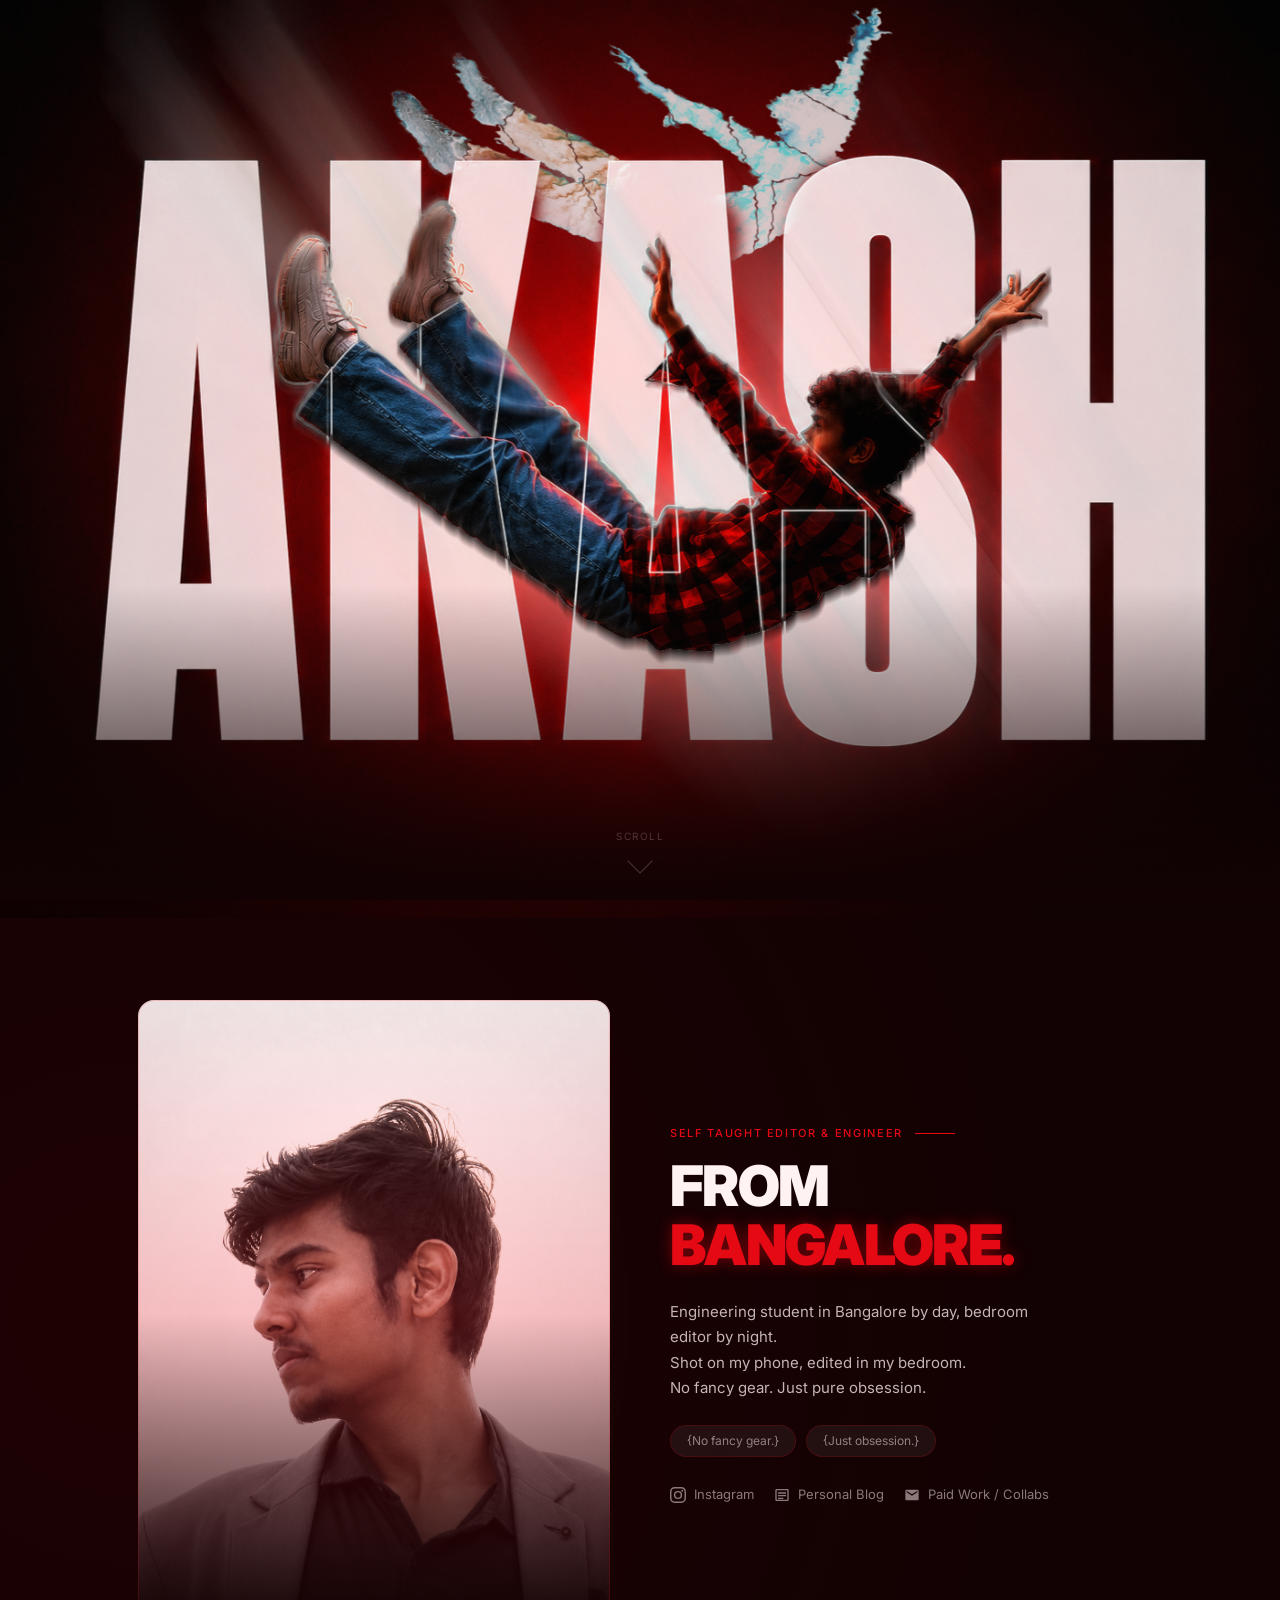
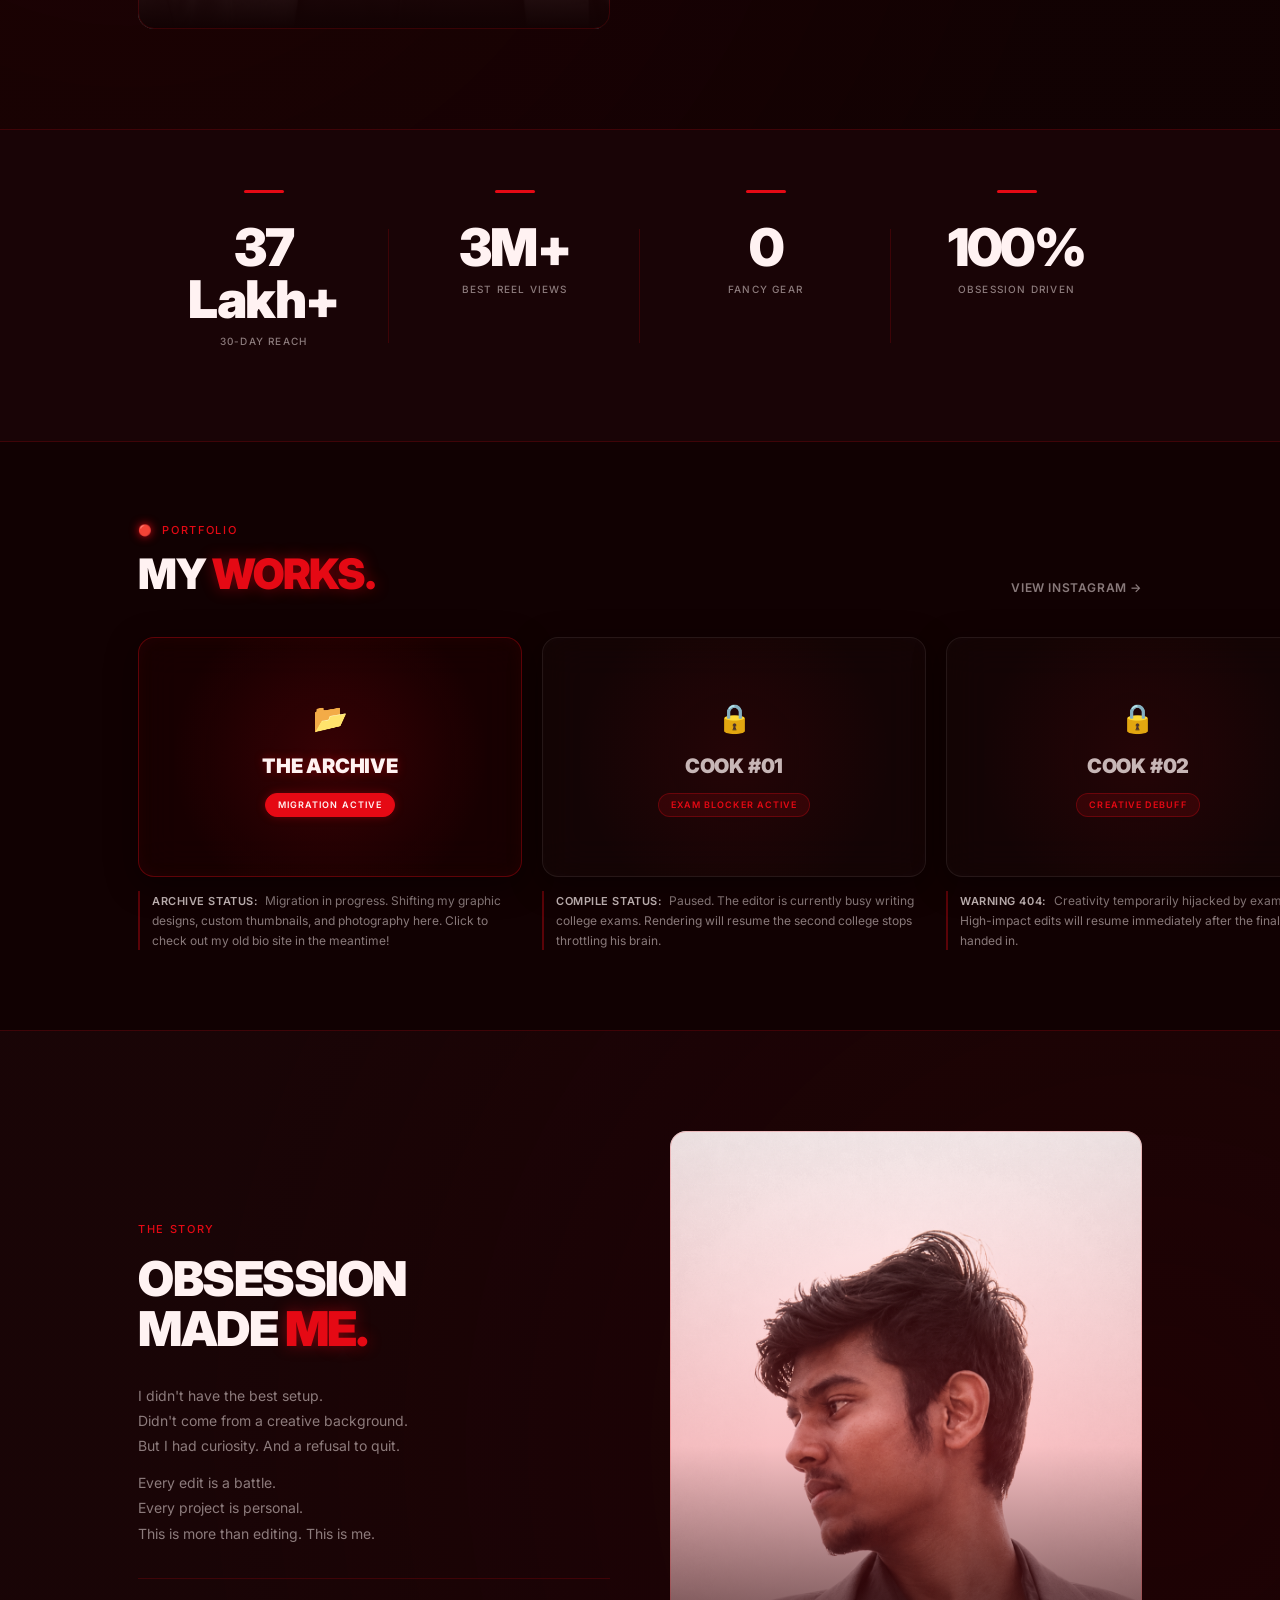
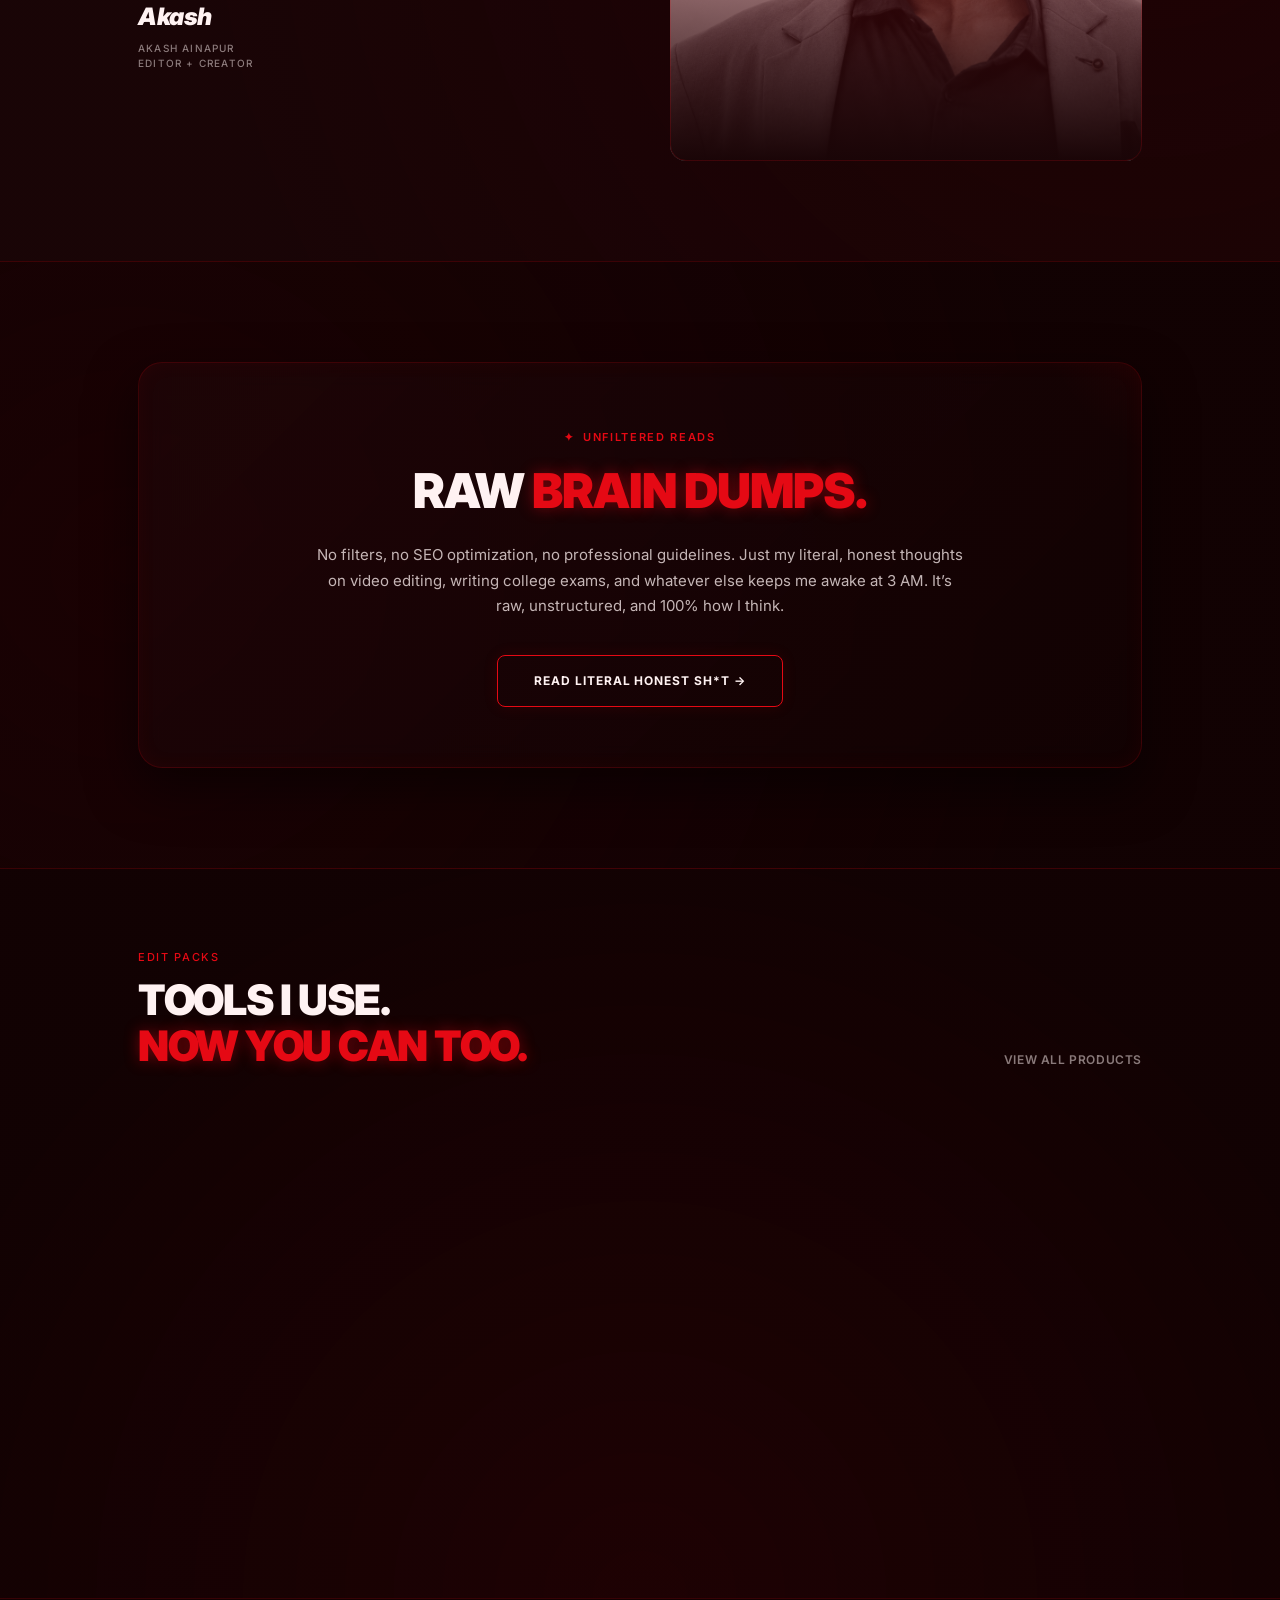
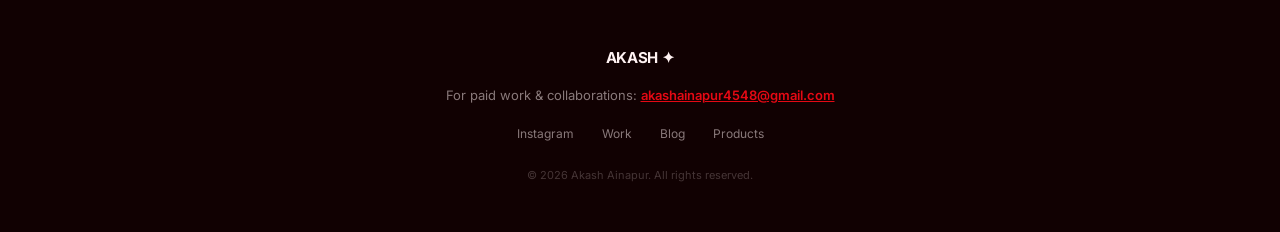
==== index.html @ 00b98147 "feat: Add Spidy Pack checkout warning card and Cashfree redirect" ====
<!DOCTYPE html>
<html lang="en">
<head>
  <meta charset="UTF-8">
  <meta name="viewport" content="width=device-width, initial-scale=1.0">
  <title>Akash — Editor & VFX Creator from Bangalore</title>
  <meta name="description" content="Self-taught video editor and VFX creator from Bangalore. 12M+ views. Get the Spidy Edit Pack and Raven Edit Pack.">
  <meta property="og:title" content="Akash — Editor & VFX Creator">
  <meta property="og:description" content="Get the assets behind the viral reels. VFX clips, SFX, and Prompt Guides.">
  <meta property="og:type" content="website">
  <meta property="og:image" content="assets/spidy-pack-hero.png">
  <link rel="preconnect" href="https://fonts.googleapis.com">
  <link rel="preconnect" href="https://fonts.gstatic.com" crossorigin>
  <link href="https://fonts.googleapis.com/css2?family=Inter:wght@400;500;700;900&family=Bebas+Neue&display=swap" rel="stylesheet">
  <link rel="stylesheet" href="style.css">
  <link rel="icon" href="data:image/svg+xml,<svg xmlns=%22http://www.w3.org/2000/svg%22 viewBox=%220 0 100 100%22><text y=%22.9em%22 font-size=%2290%22>✦</text></svg>">
</head>
<body>

  <!-- Page Loader -->
  <div class="page-loader" id="pageLoader">
    <div class="page-loader__text">AKASH</div>
  </div>

  <!-- ===== HERO ===== -->
  <section class="hero" id="hero">
    <div class="hero__bg"></div>
    <div class="hero__grain"></div>
    <div class="hero__overlay"></div>
    <div class="hero__mobile"></div>
    <div class="hero__scroll">
      <span>Scroll</span>
      <div class="hero__scroll-arrow"></div>
    </div>
  </section>

  <!-- ===== INTRO ===== -->
  <section class="intro" id="about">
    <div class="container">
      <div class="intro__inner reveal">
        <div class="intro__photo">
          <img src="assets/headshot.png" alt="Akash Ainapur" loading="lazy">
        </div>
        <div class="intro__content">
          <div class="intro__label">SELF TAUGHT EDITOR & ENGINEER</div>
          <h1 class="intro__heading">FROM<br><span class="red">BANGALORE.</span></h1>
          <p class="intro__bio">Engineering student in Bangalore by day, bedroom editor by night.<br>Shot on my phone, edited in my bedroom.<br>No fancy gear. Just pure obsession.</p>
          <div class="intro__tags">
            <span class="intro__tag">{No fancy gear.}</span>
            <span class="intro__tag">{Just obsession.}</span>
          </div>
          <div class="intro__socials">
            <a href="https://instagram.com/theakashainapur" target="_blank" rel="noopener" class="intro__social" id="introInsta">
              <svg viewBox="0 0 24 24" fill="currentColor"><path d="M12 2.163c3.204 0 3.584.012 4.85.07 3.252.148 4.771 1.691 4.919 4.919.058 1.265.069 1.645.069 4.849 0 3.205-.012 3.584-.069 4.849-.149 3.225-1.664 4.771-4.919 4.919-1.266.058-1.644.07-4.85.07-3.204 0-3.584-.012-4.849-.07-3.26-.149-4.771-1.699-4.919-4.92-.058-1.265-.07-1.644-.07-4.849 0-3.204.013-3.583.07-4.849.149-3.227 1.664-4.771 4.919-4.919 1.266-.057 1.645-.069 4.849-.069zM12 0C8.741 0 8.333.014 7.053.072 2.695.272.273 2.69.073 7.052.014 8.333 0 8.741 0 12c0 3.259.014 3.668.072 4.948.2 4.358 2.618 6.78 6.98 6.98C8.333 23.986 8.741 24 12 24c3.259 0 3.668-.014 4.948-.072 4.354-.2 6.782-2.618 6.979-6.98.059-1.28.073-1.689.073-4.948 0-3.259-.014-3.667-.072-4.947-.196-4.354-2.617-6.78-6.979-6.98C15.668.014 15.259 0 12 0zm0 5.838a6.162 6.162 0 100 12.324 6.162 6.162 0 000-12.324zM12 16a4 4 0 110-8 4 4 0 010 8zm6.406-11.845a1.44 1.44 0 100 2.881 1.44 1.44 0 000-2.881z"/></svg>
              Instagram
            </a>
            <a href="https://akashainapur.blogspot.com/" target="_blank" rel="noopener" class="intro__social" id="introBlog">
              <svg viewBox="0 0 24 24" fill="currentColor"><path d="M4 3h16c1.1 0 2 .9 2 2v14c0 1.1-.9 2-2 2H4c-1.1 0-2-.9-2-2V5c0-1.1.9-2 2-2zm0 2v14h16V5H4zm2 3h12v2H6V8zm0 4h12v2H6v-2zm0 4h8v2H6v-2z"/></svg>
              Personal Blog
            </a>
            <a href="mailto:akashainapur4548@gmail.com" class="intro__social" id="introEmail">
              <svg viewBox="0 0 24 24" fill="currentColor"><path d="M20 4H4c-1.1 0-1.99.9-1.99 2L2 18c0 1.1.9 2 2 2h16c1.1 0 2-.9 2-2V6c0-1.1-.9-2-2-2zm0 4l-8 5-8-5V6l8 5 8-5v2z"/></svg>
              Paid Work / Collabs
            </a>
          </div>
        </div>
      </div>
    </div>
  </section>

  <!-- ===== STATS ===== -->
  <section class="stats" id="stats">
    <div class="container">
      <div class="stats__grid reveal">
        <div class="stat">
          <div class="stat__number">37 Lakh+</div>
          <div class="stat__label">30-Day Reach</div>
        </div>
        <div class="stat">
          <div class="stat__number">3M+</div>
          <div class="stat__label">Best Reel Views</div>
        </div>
        <div class="stat">
          <div class="stat__number">0</div>
          <div class="stat__label">Fancy Gear</div>
        </div>
        <div class="stat">
          <div class="stat__number">100%</div>
          <div class="stat__label">Obsession Driven</div>
        </div>
      </div>
    </div>
  </section>

  <!-- ===== PORTFOLIO / RECENT WORK ===== -->
  <section class="work" id="work">
    <div class="container">
      <div class="work__header reveal">
        <div>
          <div class="work__label"><span class="work-pulse-dot">🔴</span> PORTFOLIO</div>
          <h2 class="work__heading">MY <span class="red">WORKS.</span></h2>
        </div>
        <a href="https://instagram.com/theakashainapur" target="_blank" rel="noopener" class="work__link" id="workLink">VIEW INSTAGRAM →</a>
      </div>
      
      <!-- Blurred / Locked Portfolio Cards -->
      <div class="work__grid">
        <!-- Card 1 Wrapper (Active Archive Link - The Bio Site) -->
        <a href="https://bio.site/akashainapur" target="_blank" rel="noopener" class="work__grid-item reveal" id="workCard1" style="display: block; text-decoration: none;">
          <div class="work-card work-card--archive">
            <div class="work-card__locked-content">
              <div class="work-card__locked-icon">📂</div>
              <div class="work-card__locked-title">THE ARCHIVE</div>
              <div class="work-card__locked-status">MIGRATION ACTIVE</div>
            </div>
          </div>
          <p class="work-card__caption">
            <strong>Archive status:</strong> Migration in progress. Shifting my graphic designs, custom thumbnails, and photography here. Click to check out my old bio site in the meantime!
          </p>
        </a>

        <!-- Card 2 Wrapper (Cook #01) -->
        <div class="work__grid-item reveal" id="workCard2">
          <div class="work-card work-card--locked">
            <div class="work-card__locked-content">
              <div class="work-card__locked-icon">🔒</div>
              <div class="work-card__locked-title">COOK #01</div>
              <div class="work-card__locked-status">EXAM BLOCKER ACTIVE</div>
            </div>
          </div>
          <p class="work-card__caption">
            <strong>Compile status:</strong> Paused. The editor is currently busy writing college exams. Rendering will resume the second college stops throttling his brain.
          </p>
        </div>

        <!-- Card 3 Wrapper (Cook #02) -->
        <div class="work__grid-item reveal" id="workCard3">
          <div class="work-card work-card--locked">
            <div class="work-card__locked-content">
              <div class="work-card__locked-icon">🔒</div>
              <div class="work-card__locked-title">COOK #02</div>
              <div class="work-card__locked-status">CREATIVE DEBUFF</div>
            </div>
          </div>
          <p class="work-card__caption">
            <strong>Warning 404:</strong> Creativity temporarily hijacked by exam prep. High-impact edits will resume immediately after the final paper is handed in.
          </p>
        </div>
      </div>
    </div>
  </section>

  <!-- ===== STORY ===== -->
  <section class="story" id="story">
    <div class="container">
      <div class="story__inner reveal">
        <div class="story__content">
          <div class="story__label">The Story</div>
          <h2 class="story__heading">OBSESSION<br>MADE <span class="red">ME.</span></h2>
          <div class="story__bio">
            <p>I didn't have the best setup.<br>Didn't come from a creative background.<br>But I had curiosity. And a refusal to quit.</p>
            <p>Every edit is a battle.<br>Every project is personal.<br>This is more than editing. This is me.</p>
          </div>
          <div class="story__signature">
            <div class="story__sig-name">Akash</div>
            <div class="story__sig-title">AKASH AINAPUR<br>EDITOR + CREATOR</div>
          </div>
        </div>
        <div class="story__photo">
          <img src="assets/headshot.png" alt="Akash Ainapur" loading="lazy">
        </div>
      </div>
    </div>
  </section>

  <!-- ===== THE BLOG (RAW BRAIN DUMP) ===== -->
  <section class="blog" id="blog">
    <div class="container">
      <div class="blog__inner reveal">
        <div class="blog__content">
          <div class="blog__label"><span class="blog-terminal-cursor">✦</span> UNFILTERED READS</div>
          <h2 class="blog__heading">RAW <span class="red">BRAIN DUMPS.</span></h2>
          <p class="blog__desc">
            No filters, no SEO optimization, no professional guidelines. Just my literal, honest thoughts on video editing, writing college exams, and whatever else keeps me awake at 3 AM. It’s raw, unstructured, and 100% how I think.
          </p>
          <a href="https://akashainapur.blogspot.com/" target="_blank" rel="noopener" class="btn-blog" id="btnBlog">
            READ LITERAL HONEST SH*T →
          </a>
        </div>
      </div>
    </div>
  </section>

  <!-- ===== EDIT PACKS ===== -->
  <section class="packs" id="products">
    <div class="container">
      <div class="packs__header reveal">
        <div>
          <div class="packs__label">Edit Packs</div>
          <h2 class="packs__heading">TOOLS I USE.<br><span class="red">NOW YOU CAN TOO.</span></h2>
        </div>
        <a href="#products" class="packs__link" id="packsLink">VIEW ALL PRODUCTS</a>
      </div>
      <div class="packs__grid">
        <!-- Spidy Pack [Free] -->
        <div class="pack-card reveal" id="packSpidyFree">
          <div class="pack-card__img">
            <img src="assets/spidy-pack-hero.png" alt="Spidy Edit Pack (Free)" loading="lazy">
          </div>
          <div class="pack-card__body">
            <div>
              <div class="pack-card__name">SPIDY EDIT PACK [FREE]</div>
              <p class="pack-card__desc">Get started with the viral Web Camera Hit VFX Asset. Fully transparent and pre-keyed.</p>
              <div class="pack-card__features">
                <span class="pack-card__feat">WEB VFX</span>
                <span class="pack-card__feat">FREE</span>
                <span class="pack-card__feat">4K CLIP</span>
              </div>
            </div>
            <div class="pack-card__footer">
              <div class="pack-card__price">FREE</div>
              <button class="btn-buy" id="btnBuySpidy" onclick="openModal()">DOWNLOAD</button>
            </div>
          </div>
        </div>

        <!-- Spidy Pack [Paid] -->
        <div class="pack-card reveal" id="packSpidyPaid">
          <div class="pack-card__img">
            <img src="assets/spidy-pack-hero.png" alt="Spidy Edit Pack (Paid)" loading="lazy">
          </div>
          <div class="pack-card__body">
            <div>
              <div class="pack-card__name">SPIDY EDIT PACK [FULL]</div>
              <p class="pack-card__desc">The complete premium editing toolkit. Includes all VFX overlays, 3D assets, high-impact SFX, and Premiere project templates.</p>
              <div class="pack-card__features">
                <span class="pack-card__feat">VFX CLIPS</span>
                <span class="pack-card__feat">OVERLAYS</span>
                <span class="pack-card__feat">SFX</span>
                <span class="pack-card__feat">PROJECT FILES</span>
              </div>
            </div>
            <div class="pack-card__footer">
              <div class="pack-card__price"><span>₹</span>199</div>
              <button class="btn-buy" id="btnBuySpidyPaid" onclick="handleBuyNow()">BUY NOW</button>
            </div>
          </div>
        </div>
      </div>
    </div>
  </section>

  <!-- ===== FOOTER ===== -->
  <footer class="footer" id="footer">
    <div class="footer__logo">AKASH ✦</div>
    <div style="font-size: 13px; margin-bottom: 20px; color: var(--white-45);">
      For paid work & collaborations: <a href="mailto:akashainapur4548@gmail.com" style="color: var(--accent); font-weight: 600; text-decoration: underline;" id="footerMail">akashainapur4548@gmail.com</a>
    </div>
    <nav class="footer__links">
      <a href="https://instagram.com/theakashainapur" target="_blank" rel="noopener" class="footer__link" id="footerInsta">Instagram</a>
      <a href="#work" class="footer__link" id="footerWork">Work</a>
      <a href="#blog" class="footer__link" id="footerBlog">Blog</a>
      <a href="#products" class="footer__link" id="footerProducts">Products</a>
    </nav>
    <div class="footer__copy">© 2026 Akash Ainapur. All rights reserved.</div>
  </footer>

  <!-- ===== POPUP MODAL (FREE SPIDY EDIT PACK) ===== -->
  <div class="modal-overlay" id="emailModal">
    <div class="modal" role="dialog" aria-labelledby="modalTitle" style="max-width: 480px;">
      <button class="modal__close" onclick="closeModal()" aria-label="Close" id="modalCloseBtn">✕</button>
      <div id="modalForm" style="text-align: center;">
        <div class="modal__pack-img" style="margin-bottom: 20px; border-radius: 12px; overflow: hidden; border: 1px solid var(--border);">
          <img src="assets/spidy-pack-hero.png" alt="Spidy Edit Pack" style="width: 100%; height: auto; display: block;">
        </div>
        <div class="modal__icon" style="margin: 0 auto 15px auto;">🎁</div>
        <h3 class="modal__title" id="modalTitle" style="font-family: var(--font-body); font-weight: 900; letter-spacing: -0.01em;">SPIDY EDIT PACK <span class="red" style="font-size: 14px; vertical-align: middle; margin-left: 5px;">[FREE]</span></h3>
        <p class="modal__desc" style="font-size: 13px; margin-bottom: 24px; color: var(--white-70); line-height: 1.6;">
          Includes the viral Web Camera Hit VFX Asset! Ready to drop directly into your editing timeline.
          <span style="display: block; font-size: 10px; margin-top: 10px; color: var(--white-45); line-height: 1.4;">
            Looking for the full paid Spidy pack? <a href="#products" onclick="closeModal(); setTimeout(() => { document.getElementById('products').scrollIntoView({behavior: 'smooth'}) }, 400); return false;" style="color: var(--accent); text-decoration: underline; font-weight: 600;">Click here to check it out!</a>
          </span>
        </p>
        
        <a href="https://drive.google.com/file/d/134Qw5Q2laM5VTwWkgmwhAGQ_ZkqqZ1Ht/view?usp=drive_link" target="_blank" class="modal__submit" id="downloadSpidyBtn" onclick="triggerDownloadToast()" style="display: block; text-align: center; text-decoration: none; line-height: 1.4; padding: 14px; border-radius: 10px; font-weight: 700; font-family: var(--font-body);">
          ⬇ DOWNLOAD FREE PACK
        </a>
        <div style="font-size: 11px; color: var(--white-45); margin-top: 12px;">
          Download asset from Google Drive
        </div>
      </div>
    </div>
  </div>

  <!-- ===== POPUP MODAL (PAID SPIDY EDIT PACK WARNING) ===== -->
  <div class="modal-overlay" id="paidWarningModal">
    <div class="modal" role="dialog" aria-labelledby="warningModalTitle" style="max-width: 480px;">
      <button class="modal__close" onclick="closeWarningModal()" aria-label="Close" id="warningModalCloseBtn">✕</button>
      <div style="text-align: center;">
        <div class="modal__icon" style="margin: 0 auto 15px auto; background: rgba(229, 9, 20, 0.15); color: var(--accent);">🎁</div>
        <h3 class="modal__title" id="warningModalTitle" style="font-family: var(--font-body); font-weight: 900; letter-spacing: -0.01em; margin-bottom: 16px;">SPIDY EDIT PACK <span class="red" style="font-size: 14px; vertical-align: middle; margin-left: 5px;">[FULL]</span></h3>
        
        <!-- What's Included List -->
        <div style="text-align: left; background: rgba(255, 242, 242, 0.03); border: 1px solid rgba(255, 242, 242, 0.08); padding: 16px; border-radius: 12px; margin-bottom: 20px;">
          <div style="font-size: 11px; font-weight: 700; letter-spacing: 0.08em; text-transform: uppercase; color: var(--accent); margin-bottom: 12px;">What's Included:</div>
          <ul style="list-style: none; font-size: 13px; color: var(--white-70); display: flex; flex-direction: column; gap: 8px;">
            <li style="display: flex; align-items: flex-start; gap: 8px;">
              <span class="red" style="font-size: 14px;">✦</span>
              <span>Prompt guide for generating the viral Raven Transition</span>
            </li>
            <li style="display: flex; align-items: flex-start; gap: 8px;">
              <span class="red" style="font-size: 14px;">✦</span>
              <span>The full Web Pack (Premium VFX overlays &amp; 3D assets)</span>
            </li>
            <li style="display: flex; align-items: flex-start; gap: 8px;">
              <span class="red" style="font-size: 14px;">✦</span>
              <span>My raw video of the Raven Transition (for reference/practice)</span>
            </li>
          </ul>
        </div>
        
        <!-- Small, humble warning at the bottom -->
        <div style="text-align: left; font-size: 11.5px; color: var(--white-45); line-height: 1.6; margin-bottom: 24px; padding-left: 12px; border-left: 2px solid rgba(229, 9, 20, 0.3);">
          <strong>Hold on a sec...</strong> If you don't edit videos or don't know how to use keyframes, please don't waste your hard-earned money! There are <span class="red">absolutely no refunds</span> since this is an instant digital download.
        </div>
        
        <div style="display: flex; gap: 12px;">
          <button class="modal__submit" onclick="closeWarningModal()" style="flex: 1; padding: 14px; background: rgba(255, 242, 242, 0.06); color: var(--white); border: 1px solid var(--border); border-radius: 10px; font-family: var(--font-body); font-size: 13px; font-weight: 700; cursor: pointer; transition: all var(--t-fast); text-transform: uppercase;">
            Nevermind
          </button>
          <button class="modal__submit" onclick="proceedToCheckout()" style="flex: 1.3; padding: 14px; background: var(--accent); color: white; border: none; border-radius: 10px; font-family: var(--font-body); font-size: 13px; font-weight: 700; cursor: pointer; transition: all var(--t-fast); text-transform: uppercase; letter-spacing: 0.02em;">
            I Know My Sh*t, Buy
          </button>
        </div>
      </div>
    </div>
  </div>

  <!-- Toast -->
  <div class="toast" id="toast" role="alert" aria-live="polite">
    <span class="toast__icon">✓</span>
    <span class="toast__text">Done</span>
  </div>

  <script src="script.js"></script>
</body>
</html>
---- style.css ----
/* ==============================
   akash.in — Design System v2
   ============================== */
@import url('https://fonts.googleapis.com/css2?family=Inter:wght@400;500;700;900&family=Bebas+Neue&display=swap');

:root {
  --bg-primary: #120203; /* deep burgundy-black, more reddish than pitch black */
  --bg-section: #1a0507; /* rich dark wine-red */
  --bg-card: #25090c; /* rich dark red card background */
  --bg-card-hover: #320e12; /* card hover color */
  --accent: #E50914; /* extremely premium and punchy accent red */
  --accent-glow: rgba(229, 9, 20, 0.4);
  --accent-dim: rgba(229, 9, 20, 0.15);
  --white: #FFF2F2; /* warm white with subtle reddish tint */
  --white-70: rgba(255, 242, 242, 0.75);
  --white-45: rgba(255, 242, 242, 0.5);
  --white-20: rgba(255, 242, 242, 0.22);
  --white-10: rgba(255, 242, 242, 0.12);
  --white-05: rgba(255, 242, 242, 0.06);
  --border: rgba(229, 9, 20, 0.18); /* slightly stronger red border */
  --font-body: 'Inter', -apple-system, BlinkMacSystemFont, sans-serif;
  --font-display: 'Bebas Neue', sans-serif;
  --ease: cubic-bezier(0.16, 1, 0.3, 1);
  --t-fast: 0.2s cubic-bezier(0.16,1,0.3,1);
  --t-med: 0.4s cubic-bezier(0.16,1,0.3,1);
}

*, *::before, *::after { margin:0; padding:0; box-sizing:border-box; }
html { scroll-behavior: smooth; -webkit-font-smoothing: antialiased; background: var(--bg-primary); }
body { font-family: var(--font-body); background: transparent; color: var(--white); overflow-x: hidden; line-height: 1.5; }
a { text-decoration: none; color: inherit; }

::-webkit-scrollbar { width: 6px; }
::-webkit-scrollbar-track { background: var(--bg-primary); }
::-webkit-scrollbar-thumb { background: rgba(204,51,51,0.3); border-radius: 3px; }
::-webkit-scrollbar-thumb:hover { background: rgba(204,51,51,0.5); }

/* Animations */
@keyframes fadeInUp { from { opacity:0; transform:translateY(30px); } to { opacity:1; transform:translateY(0); } }
@keyframes fadeIn { from { opacity:0; } to { opacity:1; } }
@keyframes float { 0%,100% { transform:translateY(0); } 50% { transform:translateY(-8px); } }
@keyframes pulse-glow { 0%,100% { box-shadow:0 0 20px rgba(229,9,20,0.3); } 50% { box-shadow:0 0 40px rgba(229,9,20,0.6); } }
@keyframes grain { 0%,100%{background-position:0 0} 20%{background-position:-15% 5%} 40%{background-position:-5% 25%} 60%{background-position:15% 0} 80%{background-position:3% 35%} }

.reveal { opacity:0; transform:translateY(30px); transition: opacity 0.8s var(--ease), transform 0.8s var(--ease); }
.reveal.visible { opacity:1; transform:translateY(0); }

.red {
  color: var(--accent);
  text-shadow: 0 0 15px rgba(229, 9, 20, 0.45);
}

/* Utility */
.container { max-width: 1100px; margin: 0 auto; padding: 0 48px; }
@media(max-width:767px) { .container { padding: 0 24px; } }

/* ——— PAGE LOADER ——— */
.page-loader { position:fixed; inset:0; background:var(--bg-primary); z-index:9999; display:flex; align-items:center; justify-content:center; transition: opacity 0.6s ease, visibility 0.6s ease; }
.page-loader.hidden { opacity:0; visibility:hidden; pointer-events:none; }
.page-loader__text { font-family:var(--font-display); font-size:48px; color:var(--accent); letter-spacing:0.15em; animation:fadeIn 0.5s ease; }

/* ——— HERO ——— */
.hero { position:relative; width:100%; height:100vh; min-height:600px; overflow:hidden; }
.hero__bg { position:fixed; inset:0; background-image:url('assets/final.jpg'); background-size:cover; background-position:center top; background-repeat:no-repeat; z-index:-1; pointer-events:none; }
.hero__grain { position:absolute; inset:0; z-index:2; opacity:0.03; pointer-events:none; background-image:url("data:image/svg+xml,%3Csvg viewBox='0 0 256 256' xmlns='http://www.w3.org/2000/svg'%3E%3Cfilter id='n'%3E%3CfeTurbulence type='fractalNoise' baseFrequency='0.9' numOctaves='4' stitchTiles='stitch'/%3E%3C/filter%3E%3Crect width='100%25' height='100%25' filter='url(%23n)'/%3E%3C/svg%3E"); background-size:200px; animation:grain 8s steps(10) infinite; }
.hero__overlay { position:absolute; inset:0; background:linear-gradient(180deg, transparent 65%, var(--bg-primary) 100%); z-index:3; pointer-events:none; }
.hero__mobile { display:none; position:fixed; inset:0; z-index:-1; background-image:url('assets/mobile final.jpg'); background-size:cover; background-position:center top; pointer-events:none; }
.hero__scroll { position:absolute; bottom:30px; left:50%; transform:translateX(-50%); z-index:10; display:flex; flex-direction:column; align-items:center; gap:8px; animation:float 2.5s ease-in-out infinite; }
.hero__scroll span { font-size:10px; letter-spacing:0.15em; text-transform:uppercase; color:var(--white-20); }
.hero__scroll-arrow { width:18px; height:18px; border-right:1.5px solid var(--white-20); border-bottom:1.5px solid var(--white-20); transform:rotate(45deg); }

/* ——— INTRO ——— */
.intro { background: radial-gradient(circle at 10% 50%, rgba(229, 9, 20, 0.06) 0%, rgba(18, 2, 3, 0.93) 80%); padding:100px 0; position:relative; overflow:hidden; }
.intro__inner { display:grid; grid-template-columns:1fr 1fr; gap:60px; align-items:center; }
.intro__photo { position:relative; border-radius:16px; overflow:hidden; aspect-ratio:3/4; background:var(--bg-primary); }
.intro__photo img { width:100%; height:100%; object-fit:cover; transition:transform var(--t-med); filter: grayscale(0.2) contrast(1.05); }
.intro__photo:hover img { transform:scale(1.03); }
.intro__photo::before { content:''; position:absolute; inset:0; background:linear-gradient(to top, var(--bg-primary) 0%, rgba(229, 9, 20, 0.25) 50%, rgba(229, 9, 20, 0.05) 100%); z-index:2; pointer-events:none; }
.intro__photo::after { content:''; position:absolute; inset:0; border-radius:16px; border:1px solid var(--border); z-index:3; pointer-events:none; }
.intro__label { font-size:11px; font-weight:500; letter-spacing:0.15em; text-transform:uppercase; color:var(--accent); margin-bottom:16px; display:flex; align-items:center; gap:12px; }
.intro__label::after { content:''; width:40px; height:1px; background:var(--accent); }
.intro__heading { font-family:var(--font-body); font-size:clamp(36px,5vw,56px); font-weight:900; line-height:1.05; letter-spacing:-0.03em; margin-bottom:24px; }

.intro__bio { font-size:15px; color:var(--white-70); line-height:1.7; margin-bottom:24px; max-width:400px; }
.intro__tags { display:flex; gap:10px; margin-bottom:28px; flex-wrap:wrap; }
.intro__tag { font-size:12px; color:var(--white-45); padding:6px 16px; border:1px solid var(--border); border-radius:100px; background:var(--white-05); }
.intro__socials { display:flex; gap:20px; }
.intro__social { display:flex; align-items:center; gap:8px; font-size:13px; color:var(--white-45); transition:color var(--t-fast); }
.intro__social:hover { color:var(--accent); }
.intro__social svg { width:16px; height:16px; }

/* ——— STATS ——— */
.stats { background: rgba(26, 5, 7, 0.93); padding:60px 0; border-top:1px solid var(--border); border-bottom:1px solid var(--border); }
.stats__grid { display:grid; grid-template-columns:repeat(4,1fr); gap:0; }
.stat { text-align:center; padding:32px 20px; position:relative; }
.stat::before { content:''; position:absolute; top:0; left:50%; transform:translateX(-50%); width:40px; height:3px; background:var(--accent); border-radius:2px; }
.stat:not(:last-child)::after { content:''; position:absolute; right:0; top:20%; height:60%; width:1px; background:var(--border); }
.stat__number { font-size:clamp(36px,5vw,52px); font-weight:900; color:var(--white); letter-spacing:-0.03em; line-height:1; margin-bottom:8px; }
.stat__label { font-size:10px; font-weight:500; letter-spacing:0.12em; text-transform:uppercase; color:var(--white-45); }

/* ——— FEATURED WORK ——— */
.work { background: rgba(18, 2, 3, 0.93); padding:80px 0; }
.work__header { display:flex; align-items:flex-end; justify-content:space-between; margin-bottom:40px; }
.work__label { font-size:11px; font-weight:500; letter-spacing:0.15em; text-transform:uppercase; color:var(--accent); margin-bottom:12px; }
.work__heading { font-family:var(--font-body); font-size:clamp(28px,4vw,42px); font-weight:900; line-height:1.1; letter-spacing:-0.03em; }
.work__link { font-size:12px; font-weight:600; color:var(--white-45); letter-spacing:0.05em; text-transform:uppercase; transition:color var(--t-fast); white-space:nowrap; }
.work__link:hover { color:var(--accent); }
.work__grid { display:grid; grid-template-columns:repeat(3, 1fr); gap:20px; }
@media(max-width:1024px) { .work__grid { grid-template-columns:1fr 1fr; } }
@media(max-width:767px) { .work__grid { grid-template-columns:1fr; } }

/* Pulse Indicator for WIP */
.work-pulse-dot {
  display: inline-block;
  color: var(--accent);
  margin-right: 4px;
  animation: pulse-recording 1.2s infinite ease-in-out;
  text-shadow: 0 0 10px var(--accent);
}
@keyframes pulse-recording {
  0%, 100% { opacity: 0.3; transform: scale(0.9); }
  50% { opacity: 1; transform: scale(1.15); }
}

/* Locked Work Card Styles */
.work-card--locked {
  background: rgba(255, 255, 255, 0.015) !important;
  border: 1px solid rgba(255, 242, 242, 0.08) !important;
  display: flex;
  align-items: center;
  justify-content: center;
  text-align: center;
  padding: 40px 20px;
  cursor: not-allowed;
  backdrop-filter: blur(20px);
  -webkit-backdrop-filter: blur(20px);
  height: 240px; /* fixed height for locked cards */
  position: relative;
  overflow: hidden;
  border-radius: 16px;
  box-shadow: inset 0 0 12px rgba(255, 255, 255, 0.02), 0 8px 32px rgba(0, 0, 0, 0.4);
  transition: all var(--t-fast);
}
.work-card--locked::before {
  content: '';
  position: absolute;
  inset: 0;
  background: radial-gradient(circle at center, rgba(229, 9, 20, 0.08) 0%, transparent 70%);
  pointer-events: none;
}
.work-card--locked:hover {
  background: rgba(229, 9, 20, 0.04) !important;
  border-color: rgba(229, 9, 20, 0.35) !important;
  transform: translateY(-4px) !important;
  box-shadow: inset 0 0 12px rgba(229, 9, 20, 0.04), 0 12px 40px rgba(229, 9, 20, 0.15) !important;
}

/* Archive Card Styles */
.work-card--archive {
  background: rgba(229, 9, 20, 0.03) !important;
  border: 1px solid rgba(229, 9, 20, 0.35) !important;
  display: flex;
  align-items: center;
  justify-content: center;
  text-align: center;
  padding: 40px 20px;
  cursor: pointer;
  backdrop-filter: blur(20px);
  -webkit-backdrop-filter: blur(20px);
  height: 240px;
  position: relative;
  overflow: hidden;
  border-radius: 16px;
  box-shadow: inset 0 0 15px rgba(229, 9, 20, 0.05), 0 8px 32px rgba(0, 0, 0, 0.4);
  transition: all var(--t-fast);
}
.work-card--archive::before {
  content: '';
  position: absolute;
  inset: 0;
  background: radial-gradient(circle at center, rgba(229, 9, 20, 0.15) 0%, transparent 70%);
  pointer-events: none;
}
.work-card--archive:hover {
  background: rgba(229, 9, 20, 0.08) !important;
  border-color: rgba(229, 9, 20, 0.6) !important;
  transform: translateY(-4px) !important;
  box-shadow: inset 0 0 20px rgba(229, 9, 20, 0.08), 0 15px 45px rgba(229, 9, 20, 0.25) !important;
}
.work-card--archive .work-card__locked-title {
  color: var(--white);
  text-shadow: 0 0 10px rgba(229, 9, 20, 0.4);
}
.work-card--archive .work-card__locked-status {
  color: var(--white);
  background: var(--accent);
  border: 1px solid var(--accent);
  box-shadow: 0 0 10px rgba(229, 9, 20, 0.3);
}
.work-card__locked-content {
  display: flex;
  flex-direction: column;
  align-items: center;
  gap: 12px;
  z-index: 2;
}
.work-card__locked-icon {
  font-size: 28px;
  animation: lock-wiggle 3s infinite ease-in-out;
}
@keyframes lock-wiggle {
  0%, 100% { transform: rotate(0deg); }
  10%, 30% { transform: rotate(-8deg); }
  20%, 40% { transform: rotate(8deg); }
  50% { transform: rotate(0deg); }
}
.work-card__locked-title {
  font-family: var(--font-body);
  font-size: 20px;
  font-weight: 900;
  color: var(--white-70);
  letter-spacing: -0.01em;
}
.work-card__locked-status {
  font-size: 9px;
  font-weight: 600;
  letter-spacing: 0.12em;
  text-transform: uppercase;
  color: var(--accent);
  background: rgba(229, 9, 20, 0.12);
  border: 1px solid rgba(229, 9, 20, 0.3);
  padding: 4px 12px;
  border-radius: 100px;
}

/* Captions under blurred cards */
.work-card__caption {
  font-size: 12px;
  line-height: 1.65;
  color: var(--white-45);
  margin-top: 14px;
  padding-left: 12px;
  border-left: 2px solid rgba(229, 9, 20, 0.35);
  text-align: left;
  transition: color var(--t-fast);
}
.work__grid-item:hover .work-card__caption {
  color: var(--white-70);
}
.work-card__caption strong {
  color: var(--white-70);
  font-weight: 600;
  text-transform: uppercase;
  font-size: 11px;
  letter-spacing: 0.05em;
  margin-right: 4px;
}

.work-card { position:relative; border-radius:16px; overflow:hidden; aspect-ratio:16/10; cursor:pointer; transition:transform var(--t-fast), box-shadow var(--t-fast); }
.work-card:hover { transform:scale(1.02); box-shadow:0 16px 48px rgba(0,0,0,0.5); }
.work-card__img { width:100%; height:100%; object-fit:cover; transition:transform var(--t-med); }
.work-card:hover .work-card__img { transform:scale(1.08); }
.work-card__overlay { position:absolute; inset:0; background:linear-gradient(180deg, rgba(0,0,0,0.1) 0%, rgba(0,0,0,0.75) 100%); z-index:2; display:flex; flex-direction:column; justify-content:flex-end; padding:28px; }
.work-card__title { font-family:var(--font-body); font-size:clamp(24px,3vw,36px); font-weight:900; color:var(--white); letter-spacing:-0.02em; line-height:1.1; text-shadow:0 2px 20px rgba(0,0,0,0.5); }

.work-card__play { position:absolute; top:50%; left:50%; transform:translate(-50%,-50%); width:56px; height:56px; background:rgba(255,255,255,0.1); backdrop-filter:blur(12px); -webkit-backdrop-filter:blur(12px); border-radius:50%; display:flex; align-items:center; justify-content:center; z-index:3; opacity:0; transition:opacity var(--t-fast); border:1px solid rgba(255,255,255,0.2); }
.work-card:hover .work-card__play { opacity:1; }
.work-card__play::after { content:''; width:0; height:0; border-left:16px solid white; border-top:10px solid transparent; border-bottom:10px solid transparent; margin-left:4px; }
.work-card__badge { position:absolute; bottom:28px; left:28px; z-index:3; display:flex; align-items:center; gap:6px; font-size:11px; font-weight:600; color:var(--white-70); background:rgba(0,0,0,0.5); backdrop-filter:blur(8px); padding:5px 12px; border-radius:100px; border:1px solid rgba(255,255,255,0.1); }
.work-card__badge svg { width:12px; height:12px; }

/* ——— STORY ——— */
.story { background: radial-gradient(circle at 90% 50%, rgba(229, 9, 20, 0.06) 0%, rgba(26, 5, 7, 0.93) 80%); padding:100px 0; border-top:1px solid var(--border); }
.story__inner { display:grid; grid-template-columns:1fr 1fr; gap:60px; align-items:center; }
.story__label { font-size:11px; font-weight:500; letter-spacing:0.15em; text-transform:uppercase; color:var(--accent); margin-bottom:16px; }
.story__heading { font-family:var(--font-body); font-size:clamp(32px,4.5vw,48px); font-weight:900; line-height:1.05; letter-spacing:-0.03em; margin-bottom:28px; }

.story__bio { font-size:14px; color:var(--white-45); line-height:1.8; margin-bottom:32px; }
.story__bio p { margin-bottom:12px; }
.story__signature { border-top:1px solid var(--border); padding-top:20px; }
.story__sig-name { font-family:var(--font-body); font-size:24px; font-weight:900; font-style:italic; color:var(--white); margin-bottom:6px; letter-spacing:-0.02em; }
.story__sig-title { font-size:10px; font-weight:500; letter-spacing:0.12em; text-transform:uppercase; color:var(--white-45); }
.story__photo { position:relative; border-radius:16px; overflow:hidden; aspect-ratio:3/4; background:var(--bg-section); }
.story__photo img { width:100%; height:100%; object-fit:cover; object-position:center top; transition:transform var(--t-med); filter: grayscale(0.2) contrast(1.05); }
.story__photo:hover img { transform:scale(1.03); }
.story__photo::before { content:''; position:absolute; inset:0; background:linear-gradient(to top, var(--bg-section) 0%, rgba(229, 9, 20, 0.25) 50%, rgba(229, 9, 20, 0.05) 100%); z-index:2; pointer-events:none; }
.story__photo::after { content:''; position:absolute; inset:0; border-radius:16px; border:1px solid var(--border); z-index:3; pointer-events:none; }

/* ——— PRODUCTS ——— */
.packs { background: radial-gradient(circle at 50% 100%, rgba(229, 9, 20, 0.06) 0%, rgba(18, 2, 3, 0.93) 80%); padding:80px 0; border-top:1px solid var(--border); }
.packs__header { display:flex; align-items:flex-end; justify-content:space-between; margin-bottom:40px; }
.packs__label { font-size:11px; font-weight:500; letter-spacing:0.15em; text-transform:uppercase; color:var(--accent); margin-bottom:12px; }
.packs__heading { font-family:var(--font-body); font-size:clamp(28px,4vw,42px); font-weight:900; line-height:1.1; letter-spacing:-0.03em; }
.packs__link { font-size:12px; font-weight:600; color:var(--white-45); letter-spacing:0.05em; text-transform:uppercase; transition:color var(--t-fast); white-space:nowrap; }
.packs__link:hover { color:var(--accent); }
.packs__grid { display:grid; grid-template-columns:1fr 1fr; gap:24px; }
@media(max-width:767px) { .packs__grid { grid-template-columns:1fr; } }

.pack-card { background:var(--bg-card); border:1px solid var(--border); border-radius:16px; overflow:hidden; display:flex; flex-direction:column; transition:transform var(--t-fast), box-shadow var(--t-fast); }
.pack-card:hover { transform:translateY(-4px); box-shadow:0 20px 50px rgba(0,0,0,0.4); }
.pack-card__img { height:200px; width:100%; overflow:hidden; }
.pack-card__img img { width:100%; height:100%; object-fit:cover; transition:transform var(--t-med); }
.pack-card:hover .pack-card__img img { transform:scale(1.05); }
.pack-card__body { padding:24px; display:flex; flex-direction:column; justify-content:space-between; }
.pack-card__name { font-size:16px; font-weight:900; color:var(--white); margin-bottom:8px; letter-spacing:-0.01em; }
.pack-card__desc { font-size:12px; color:var(--white-45); line-height:1.6; margin-bottom:14px; }
.pack-card__features { display:flex; flex-wrap:wrap; gap:6px; margin-bottom:18px; }
.pack-card__feat { font-size:9px; font-weight:600; letter-spacing:0.08em; text-transform:uppercase; color:var(--white-45); background:var(--white-05); border:1px solid var(--border); border-radius:4px; padding:3px 8px; }
.pack-card__footer { display:flex; align-items:center; justify-content:space-between; }
.pack-card__price { font-size:22px; font-weight:900; color:var(--white); }
.pack-card__price span { font-size:16px; color:var(--accent); }
.btn-buy { font-family:var(--font-body); font-size:12px; font-weight:700; padding:10px 22px; border-radius:6px; border:none; cursor:pointer; background:var(--accent); color:white; transition:all var(--t-fast); text-transform:uppercase; letter-spacing:0.05em; animation:pulse-glow 3s ease-in-out infinite; }
.btn-buy:hover { background:#e03a3a; transform:scale(1.05); }

/* ——— FOOTER ——— */
.footer { background: rgba(18, 2, 3, 0.95); padding:48px; text-align:center; border-top:1px solid var(--border); }
.footer__logo { font-size:15px; font-weight:700; color:var(--white); margin-bottom:16px; letter-spacing:-0.02em; }
.footer__links { display:flex; align-items:center; justify-content:center; gap:28px; margin-bottom:24px; }
.footer__link { font-size:12px; color:var(--white-45); transition:color var(--t-fast); }
.footer__link:hover { color:var(--accent); }
.footer__copy { font-size:11px; color:var(--white-20); }

/* ——— MODAL ——— */
.modal-overlay { position:fixed; inset:0; background:rgba(0,0,0,0.75); backdrop-filter:blur(8px); -webkit-backdrop-filter:blur(8px); z-index:1000; display:flex; align-items:center; justify-content:center; padding:20px; opacity:0; visibility:hidden; transition:opacity 0.3s ease, visibility 0.3s ease; }
.modal-overlay.active { opacity:1; visibility:visible; }
.modal { background:#1a0a0a; border:1px solid var(--border); border-radius:20px; padding:40px; max-width:420px; width:100%; position:relative; transform:scale(0.92) translateY(20px); transition:transform 0.35s var(--ease); box-shadow:0 32px 64px rgba(0,0,0,0.5); }
.modal-overlay.active .modal { transform:scale(1) translateY(0); }
.modal__close { position:absolute; top:16px; right:16px; width:32px; height:32px; border:none; background:var(--white-05); border-radius:8px; cursor:pointer; display:flex; align-items:center; justify-content:center; color:var(--white-45); font-size:16px; transition:all var(--t-fast); }
.modal__close:hover { background:var(--white-10); color:var(--white); }
.modal__icon { width:48px; height:48px; background:var(--accent-dim); border-radius:12px; display:flex; align-items:center; justify-content:center; margin-bottom:20px; font-size:22px; }
.modal__title { font-size:20px; font-weight:700; margin-bottom:8px; }
.modal__desc { font-size:13px; color:var(--white-45); line-height:1.6; margin-bottom:24px; }
.modal__input { width:100%; padding:14px 18px; background:var(--white-05); border:1px solid var(--border); border-radius:10px; color:var(--white); font-family:var(--font-body); font-size:14px; outline:none; transition:border-color var(--t-fast), box-shadow var(--t-fast); margin-bottom:16px; }
.modal__input::placeholder { color:var(--white-20); }
.modal__input:focus { border-color:var(--accent); box-shadow:0 0 0 3px rgba(204,51,51,0.15); }
.modal__submit { width:100%; padding:14px; background:var(--accent); color:white; border:none; border-radius:10px; font-family:var(--font-body); font-size:14px; font-weight:700; cursor:pointer; transition:all var(--t-fast); }
.modal__submit:hover { background:#e03a3a; transform:translateY(-1px); }
.modal__submit:disabled { opacity:0.5; cursor:not-allowed; transform:none; }
.modal__success { display:none; text-align:center; padding:20px 0; }
.modal__success.visible { display:block; animation:fadeInUp 0.4s var(--ease); }
.modal__success-icon { font-size:48px; margin-bottom:16px; }
.modal__success-title { font-size:18px; font-weight:700; margin-bottom:8px; }
.modal__success-desc { font-size:13px; color:var(--white-45); margin-bottom:24px; line-height:1.6; }
.modal__download-btn { display:inline-flex; align-items:center; gap:8px; padding:12px 28px; background:var(--white-05); border:1px solid var(--border); border-radius:10px; color:var(--white); font-family:var(--font-body); font-size:14px; font-weight:600; cursor:pointer; transition:all var(--t-fast); }
.modal__download-btn:hover { background:var(--white-10); }
.modal__upsell { margin-top:24px; font-size:12px; color:var(--white-45); }
.modal__upsell a { color:var(--accent); font-weight:600; }
.modal__upsell a:hover { text-decoration:underline; }

/* ——— THE BLOG ——— */
.blog { 
  background: radial-gradient(circle at 10% 50%, rgba(229, 9, 20, 0.04) 0%, rgba(18, 2, 3, 0.93) 80%); 
  padding: 100px 0; 
  border-top: 1px solid var(--border); 
}
.blog__inner {
  background: linear-gradient(135deg, rgba(37, 9, 12, 0.45) 0%, rgba(18, 2, 3, 0.8) 100%);
  border: 1px solid var(--border);
  border-radius: 24px;
  padding: 60px 48px;
  box-shadow: 0 20px 50px rgba(0,0,0,0.5), inset 0 0 20px rgba(229,9,20,0.05);
  position: relative;
  overflow: hidden;
  backdrop-filter: blur(12px);
  -webkit-backdrop-filter: blur(12px);
}
.blog__inner::before {
  content: '';
  position: absolute;
  top: -50%;
  right: -20%;
  width: 300px;
  height: 300px;
  background: radial-gradient(circle, rgba(229, 9, 20, 0.08) 0%, transparent 70%);
  z-index: 1;
  pointer-events: none;
}
.blog__content {
  position: relative;
  z-index: 2;
  max-width: 650px;
  margin: 0 auto;
  text-align: center;
}
.blog__label {
  font-size: 11px;
  font-weight: 600;
  letter-spacing: 0.15em;
  text-transform: uppercase;
  color: var(--accent);
  margin-bottom: 20px;
  display: inline-flex;
  align-items: center;
  gap: 8px;
}
.blog-terminal-cursor {
  animation: blink 1s infinite steps(2, start);
}
@keyframes blink {
  to { visibility: hidden; }
}
.blog__heading {
  font-family: var(--font-body);
  font-size: clamp(32px, 4.5vw, 48px);
  font-weight: 900;
  line-height: 1.1;
  letter-spacing: -0.02em;
  margin-bottom: 24px;
}
.blog__desc {
  font-size: 15px;
  line-height: 1.7;
  color: var(--white-70);
  margin-bottom: 36px;
}
.btn-blog {
  display: inline-block;
  font-family: var(--font-body);
  font-size: 12px;
  font-weight: 700;
  padding: 16px 36px;
  border-radius: 8px;
  border: 1px solid var(--accent);
  background: transparent;
  color: var(--white);
  cursor: pointer;
  transition: all var(--t-fast);
  text-transform: uppercase;
  letter-spacing: 0.08em;
  box-shadow: 0 0 15px rgba(229, 9, 20, 0.1);
}
.btn-blog:hover {
  background: var(--accent);
  color: white;
  transform: translateY(-2px);
  box-shadow: 0 8px 25px rgba(229, 9, 20, 0.35);
}

/* ——— TOAST ——— */
.toast { position:fixed; bottom:24px; right:24px; background:#1a0a0a; border:1px solid var(--border); border-radius:12px; padding:14px 20px; font-size:13px; color:var(--white); z-index:2000; transform:translateY(100px); opacity:0; transition:all 0.35s var(--ease); display:flex; align-items:center; gap:10px; box-shadow:0 8px 32px rgba(0,0,0,0.4); pointer-events:none; }
.toast.visible { transform:translateY(0); opacity:1; pointer-events:auto; }
.toast__icon { font-size:16px; flex-shrink:0; }

/* ——— RESPONSIVE ——— */
@media(max-width:767px) {
  .hero__bg { display:none; }
  .hero__grain { display:none; }
  .hero__mobile { display:block; }
  .container { padding: 0 24px; }
  .intro { padding:60px 0; }
  .intro__inner { grid-template-columns:1fr; gap:40px; }
  .intro__photo { max-width:320px; margin:0 auto; }
  .intro__content { max-width:320px; margin:0 auto; width: 100%; }
  .intro__socials { flex-direction: column; align-items: flex-start; gap: 14px; width: 100%; }
  .stats__grid { grid-template-columns:1fr 1fr; }
  .stat:not(:last-child)::after { display:none; }
  .stat::before { width:30px; }
  .work { padding:60px 0; }
  .work__header { flex-direction:column; align-items:flex-start; gap:16px; }
  .work__grid { grid-template-columns:1fr; }
  .work-card--locked, .work-card--archive { height: auto; width: 100%; aspect-ratio: 16/10; }
  .story { padding:60px 0; }
  .story__inner { grid-template-columns:1fr; gap:40px; }
  .story__photo { max-width:320px; margin:0 auto; order:-1; }
  .story__content { max-width:320px; margin:0 auto; width: 100%; }
  .blog { padding:60px 0; }
  .blog__inner { padding:40px 24px; }
  .story__photo { max-width:320px; margin:0 auto; order:-1; }
  .packs { padding:60px 0; }
  .packs__header { flex-direction:column; align-items:flex-start; gap:16px; }
  .packs__grid { grid-template-columns:1fr; }
  .footer { padding:32px 20px; }
  .footer__links { gap: 16px 24px; flex-wrap: wrap; }
  .modal { padding:28px; margin:16px; border-radius:16px; }
  .toast { left:16px; right:16px; bottom:16px; }
}

@media(max-width:480px) {
  .pack-card__img { height:180px; }
  .stats__grid { grid-template-columns:1fr 1fr; gap:0; }
}

@media(min-width:768px) and (max-width:1024px) {
  .intro__inner { gap:40px; }
  .story__inner { gap:40px; }
}
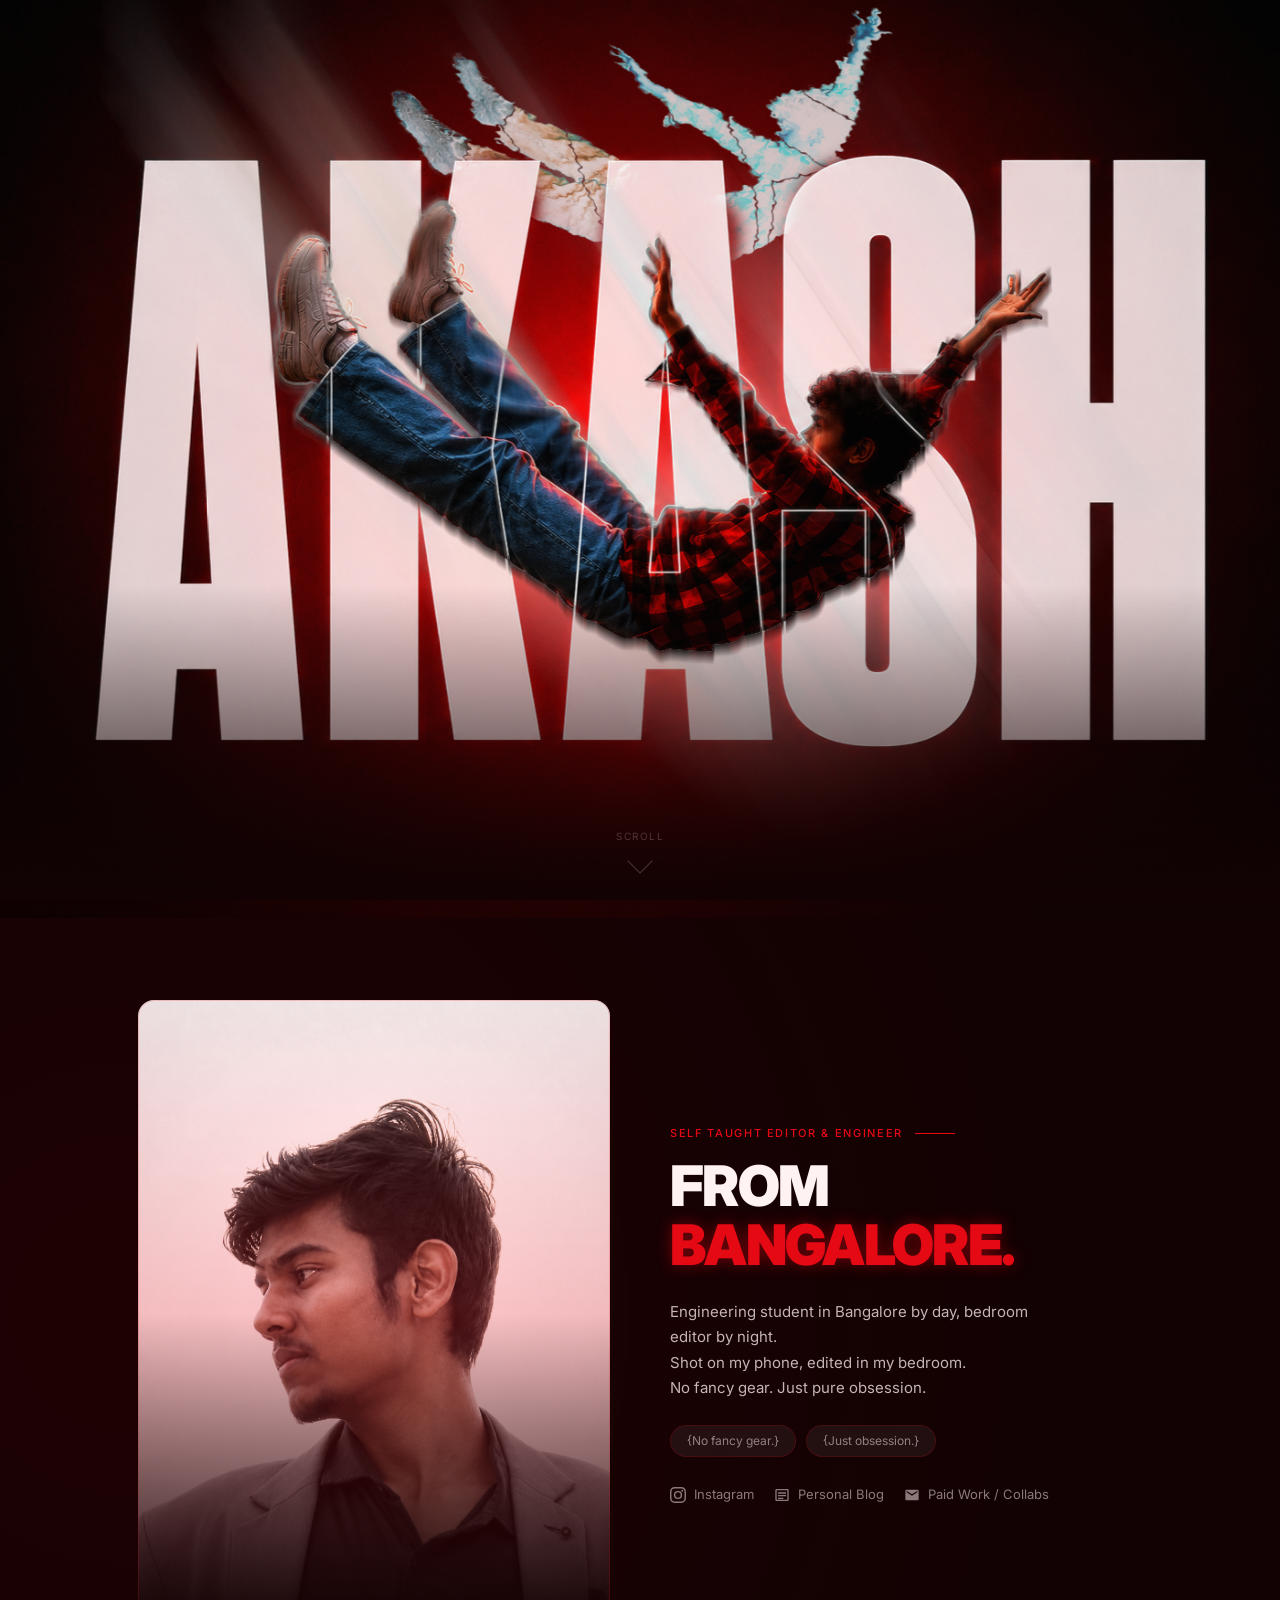
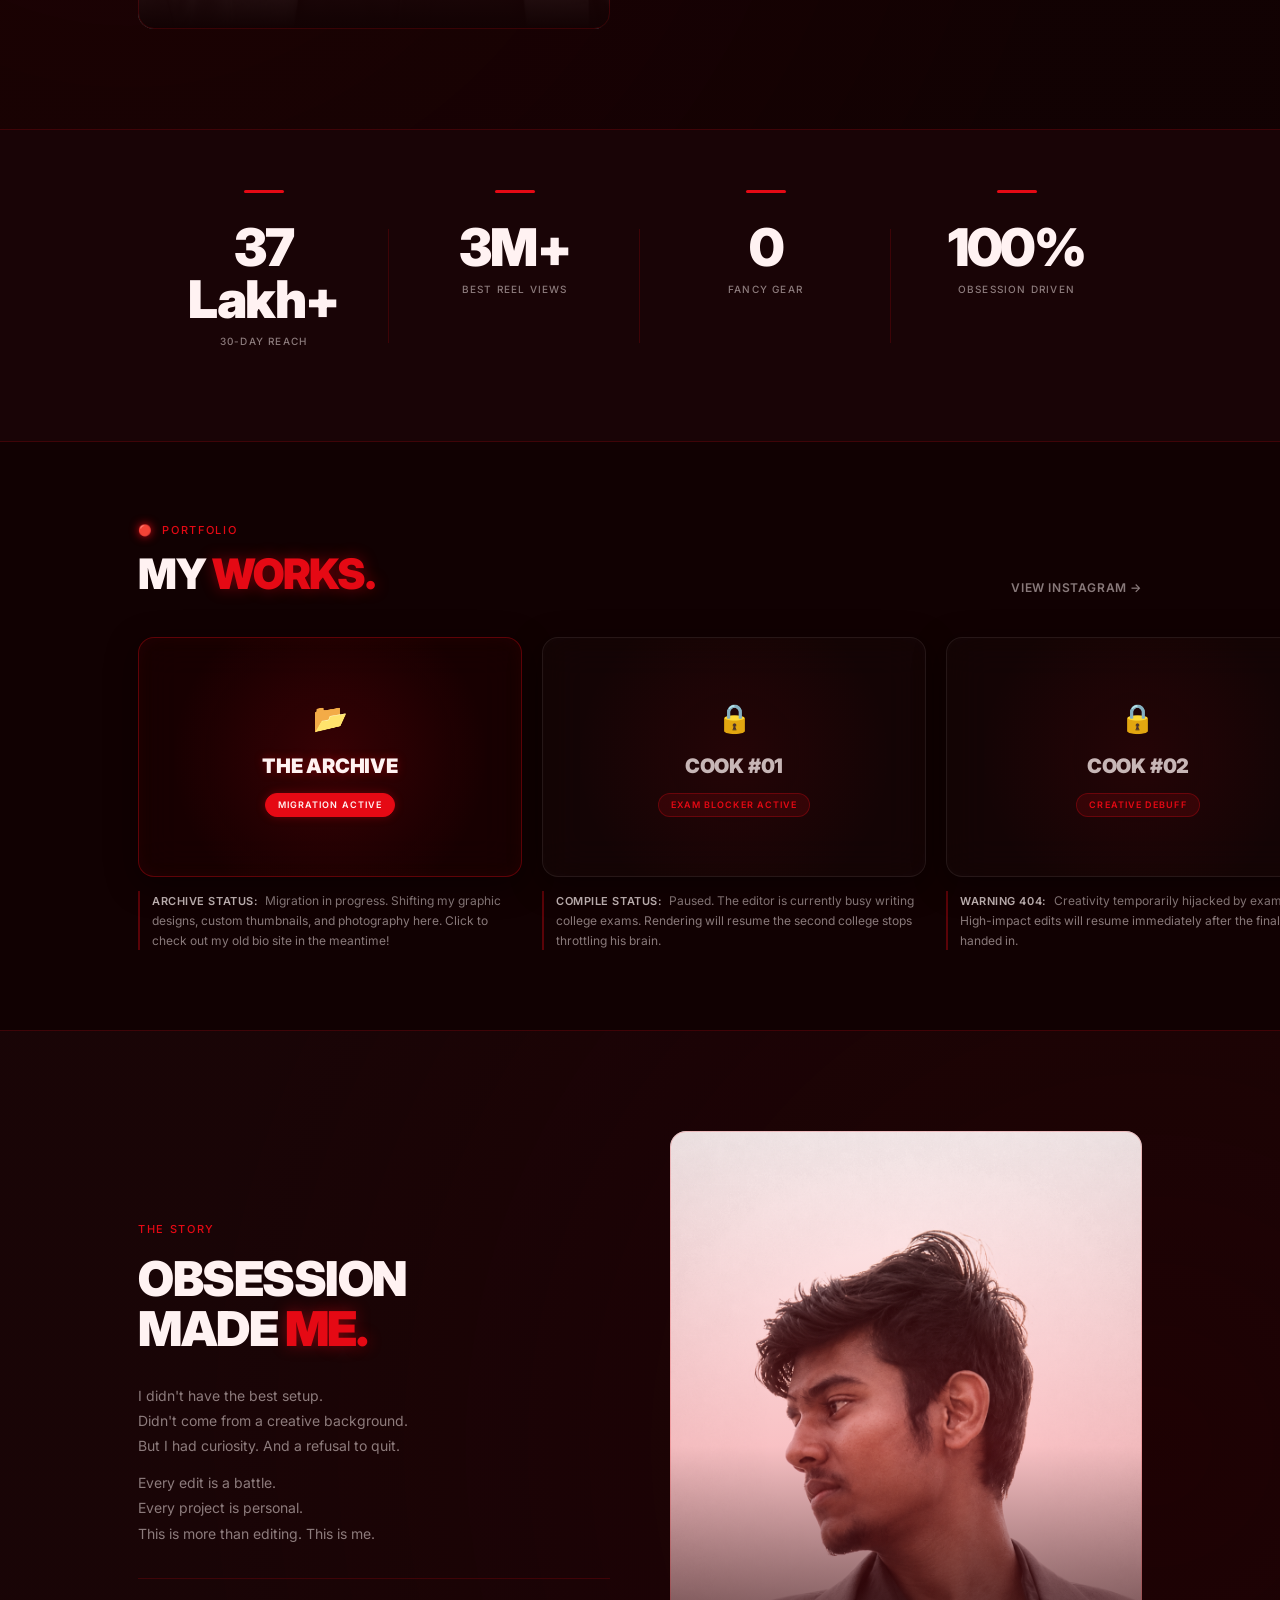
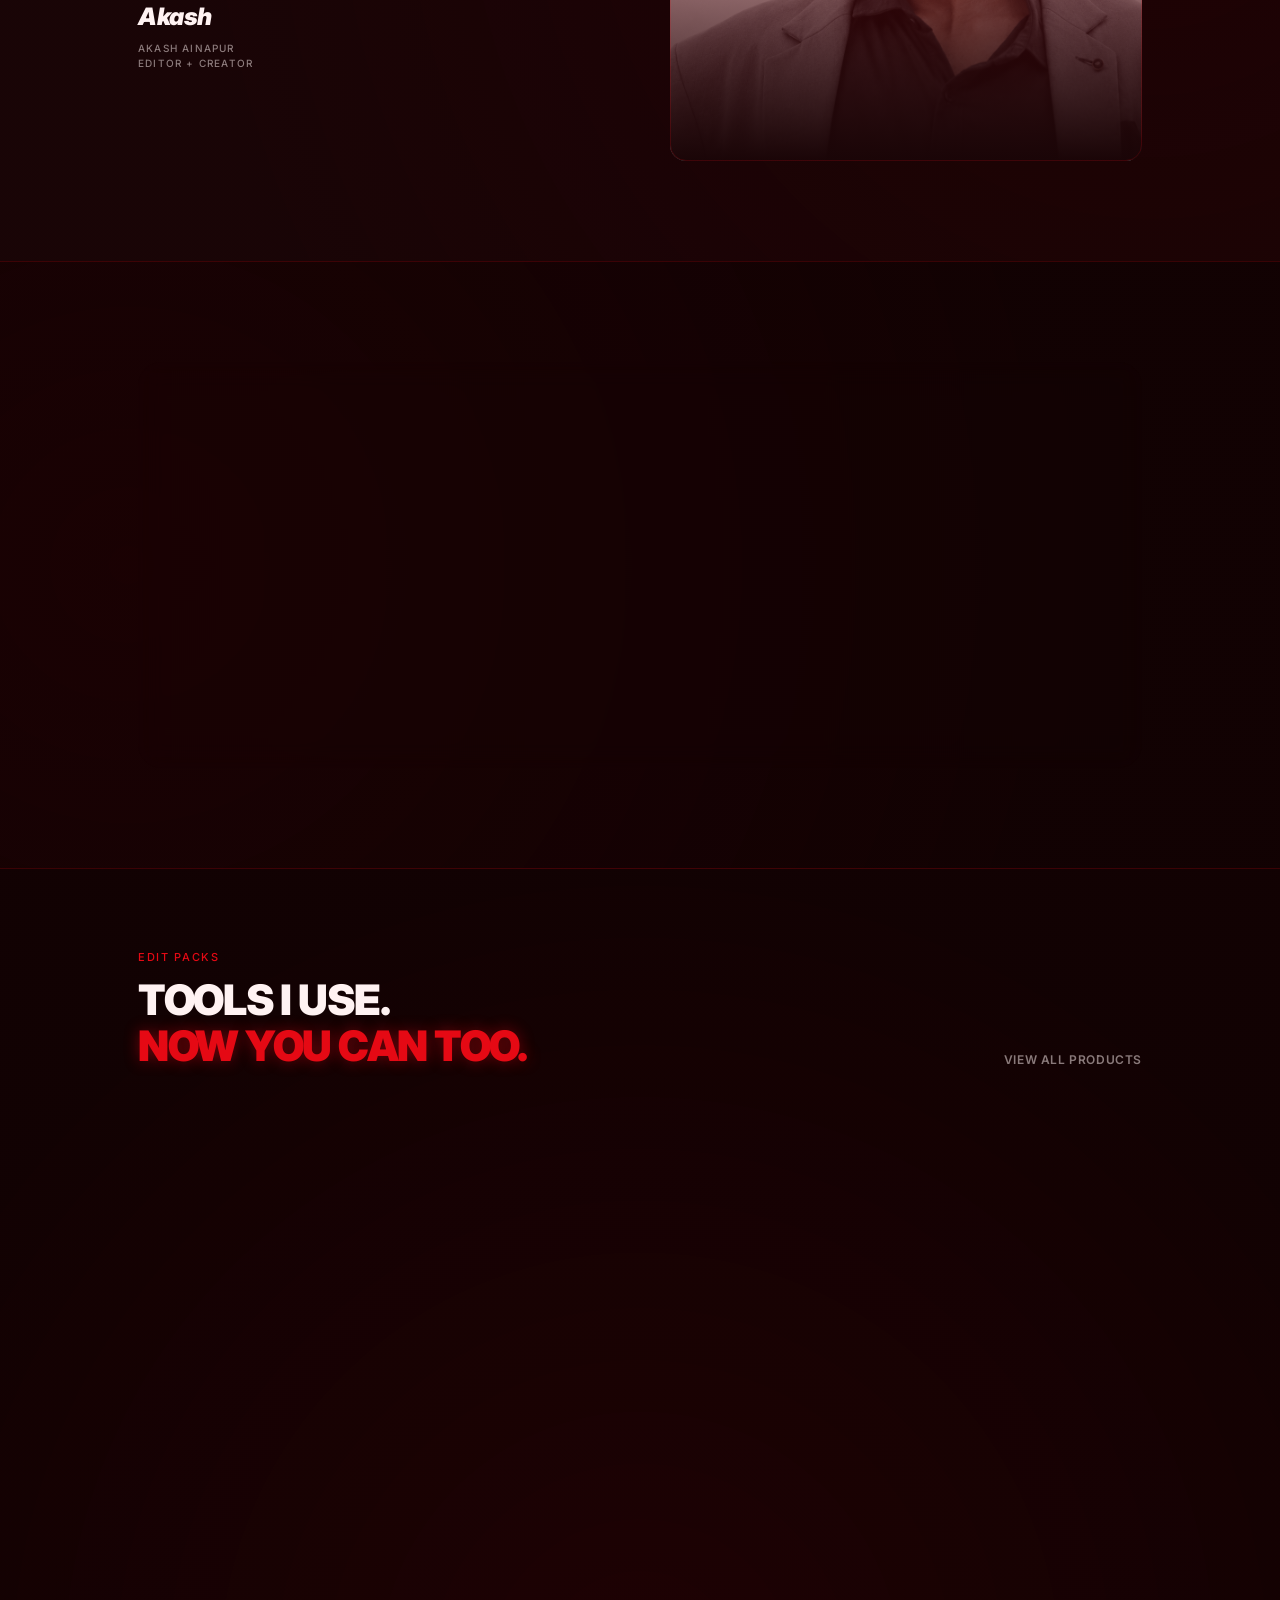
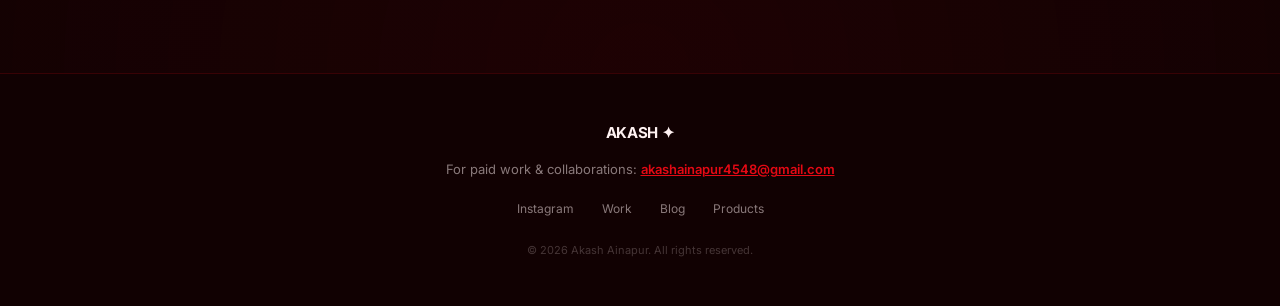
==== commit 0e8b7980: "fix: Update cover image for free Spidy Edit Pack" ====
--- a/index.html
+++ b/index.html
@@ -205,7 +205,7 @@
         <!-- Spidy Pack [Free] -->
         <div class="pack-card reveal" id="packSpidyFree">
           <div class="pack-card__img">
-            <img src="assets/spidy-pack-hero.png" alt="Spidy Edit Pack (Free)" loading="lazy">
+            <img src="assets/new%20for%20first%20one.png" alt="Spidy Edit Pack (Free)" loading="lazy">
           </div>
           <div class="pack-card__body">
             <div>
--- a/style.css
+++ b/style.css
@@ -296,17 +296,17 @@
 .packs__grid { display:grid; grid-template-columns:1fr 1fr; gap:24px; }
 @media(max-width:767px) { .packs__grid { grid-template-columns:1fr; } }
 
-.pack-card { background:var(--bg-card); border:1px solid var(--border); border-radius:16px; overflow:hidden; display:flex; flex-direction:column; transition:transform var(--t-fast), box-shadow var(--t-fast); }
+.pack-card { background:var(--bg-card); border:1px solid var(--border); border-radius:16px; overflow:hidden; display:flex; flex-direction:column; transition:transform var(--t-fast), box-shadow var(--t-fast); height: 100%; }
 .pack-card:hover { transform:translateY(-4px); box-shadow:0 20px 50px rgba(0,0,0,0.4); }
-.pack-card__img { height:200px; width:100%; overflow:hidden; }
+.pack-card__img { width:100%; aspect-ratio:16/9; height: auto; overflow:hidden; background: var(--bg-primary); }
 .pack-card__img img { width:100%; height:100%; object-fit:cover; transition:transform var(--t-med); }
 .pack-card:hover .pack-card__img img { transform:scale(1.05); }
-.pack-card__body { padding:24px; display:flex; flex-direction:column; justify-content:space-between; }
+.pack-card__body { padding:24px; display:flex; flex-direction:column; justify-content:space-between; flex-grow: 1; }
 .pack-card__name { font-size:16px; font-weight:900; color:var(--white); margin-bottom:8px; letter-spacing:-0.01em; }
 .pack-card__desc { font-size:12px; color:var(--white-45); line-height:1.6; margin-bottom:14px; }
 .pack-card__features { display:flex; flex-wrap:wrap; gap:6px; margin-bottom:18px; }
 .pack-card__feat { font-size:9px; font-weight:600; letter-spacing:0.08em; text-transform:uppercase; color:var(--white-45); background:var(--white-05); border:1px solid var(--border); border-radius:4px; padding:3px 8px; }
-.pack-card__footer { display:flex; align-items:center; justify-content:space-between; }
+.pack-card__footer { display:flex; align-items:center; justify-content:space-between; margin-top: auto; }
 .pack-card__price { font-size:22px; font-weight:900; color:var(--white); }
 .pack-card__price span { font-size:16px; color:var(--accent); }
 .btn-buy { font-family:var(--font-body); font-size:12px; font-weight:700; padding:10px 22px; border-radius:6px; border:none; cursor:pointer; background:var(--accent); color:white; transition:all var(--t-fast); text-transform:uppercase; letter-spacing:0.05em; animation:pulse-glow 3s ease-in-out infinite; }
@@ -476,7 +476,6 @@
 }
 
 @media(max-width:480px) {
-  .pack-card__img { height:180px; }
   .stats__grid { grid-template-columns:1fr 1fr; gap:0; }
 }
 
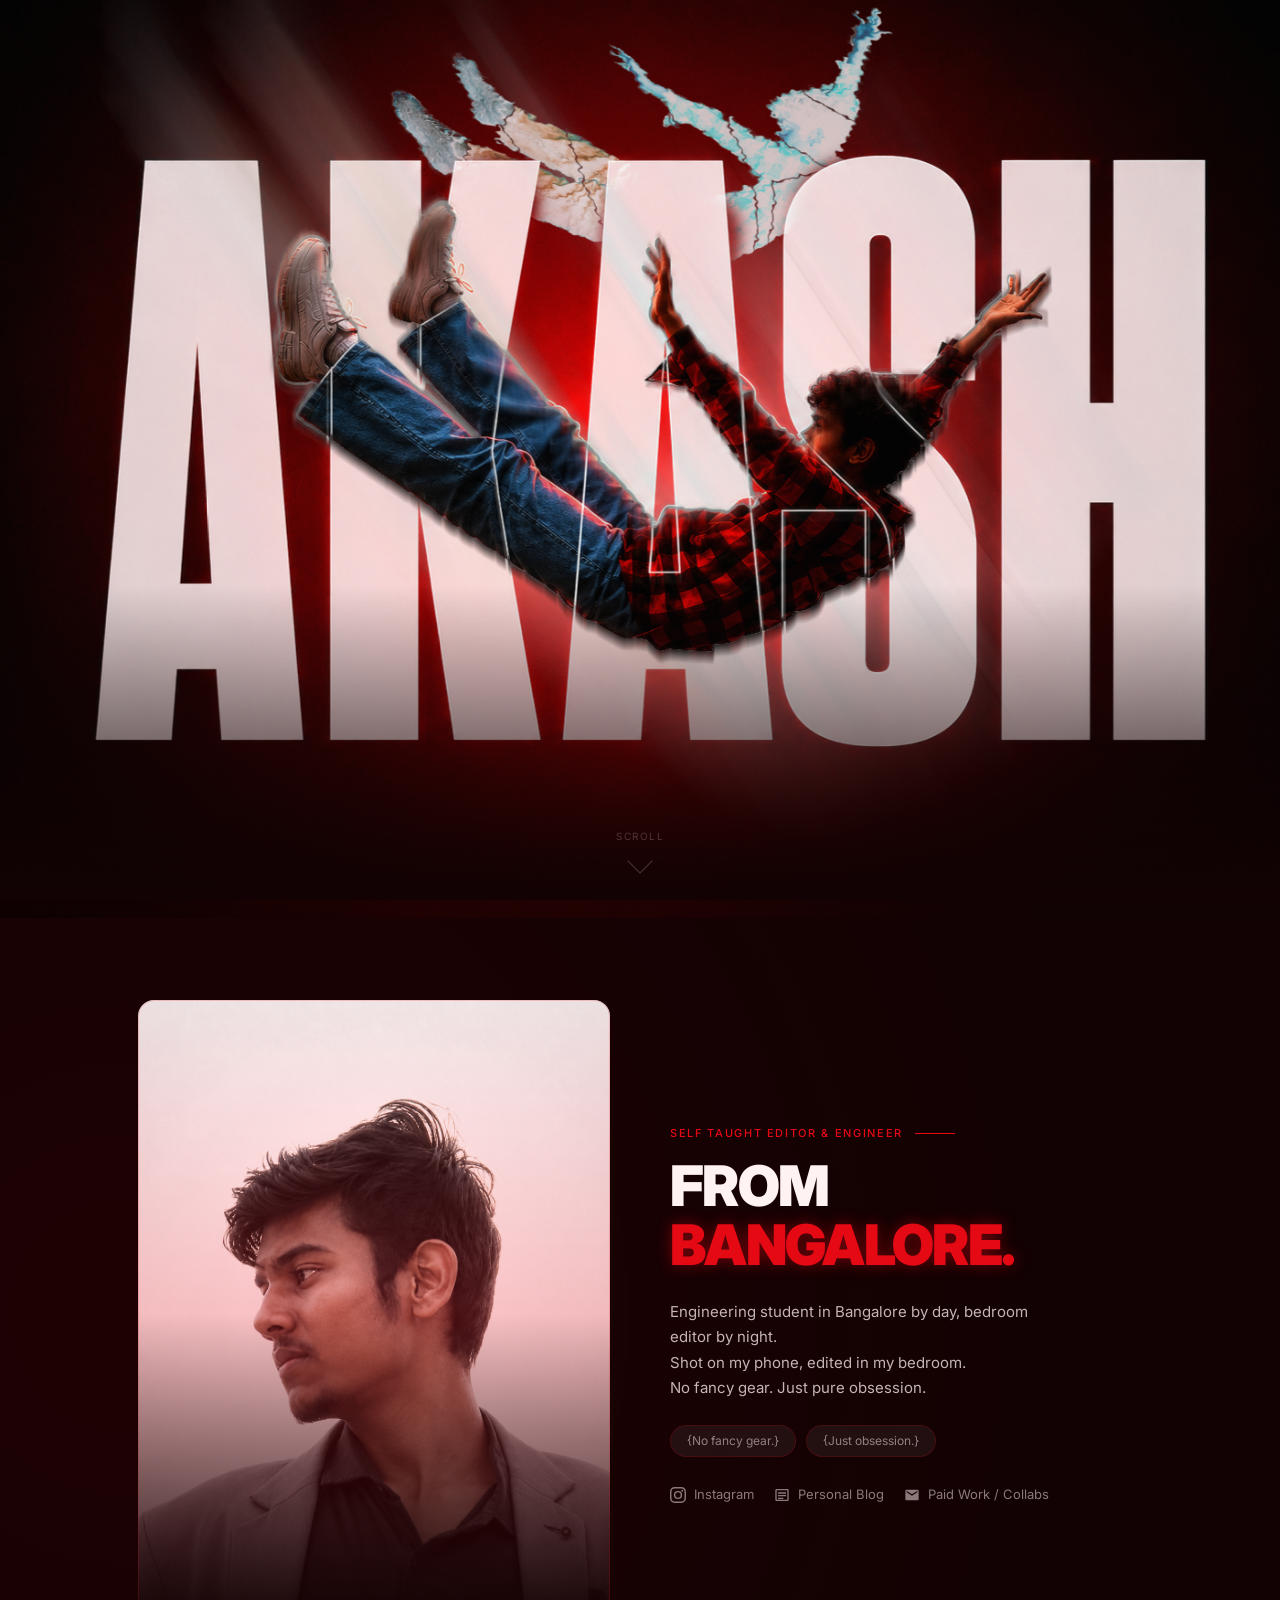
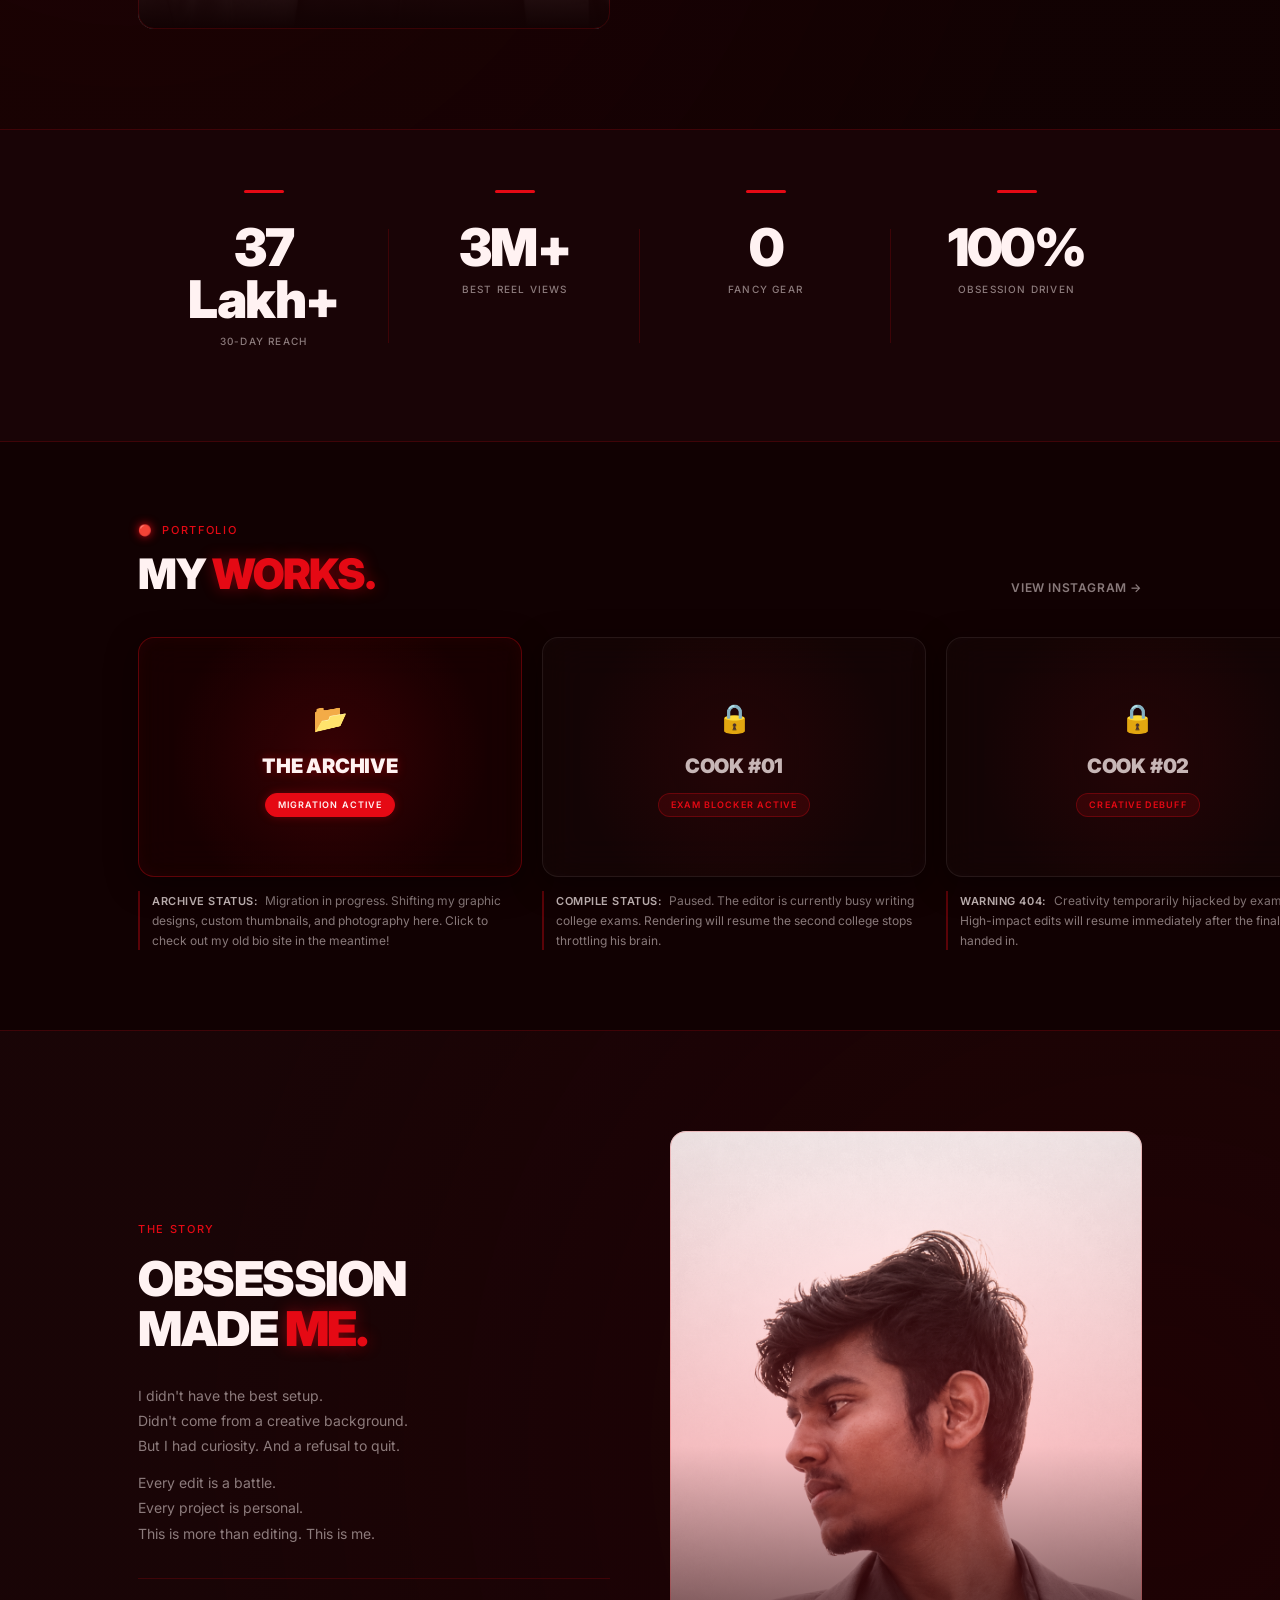
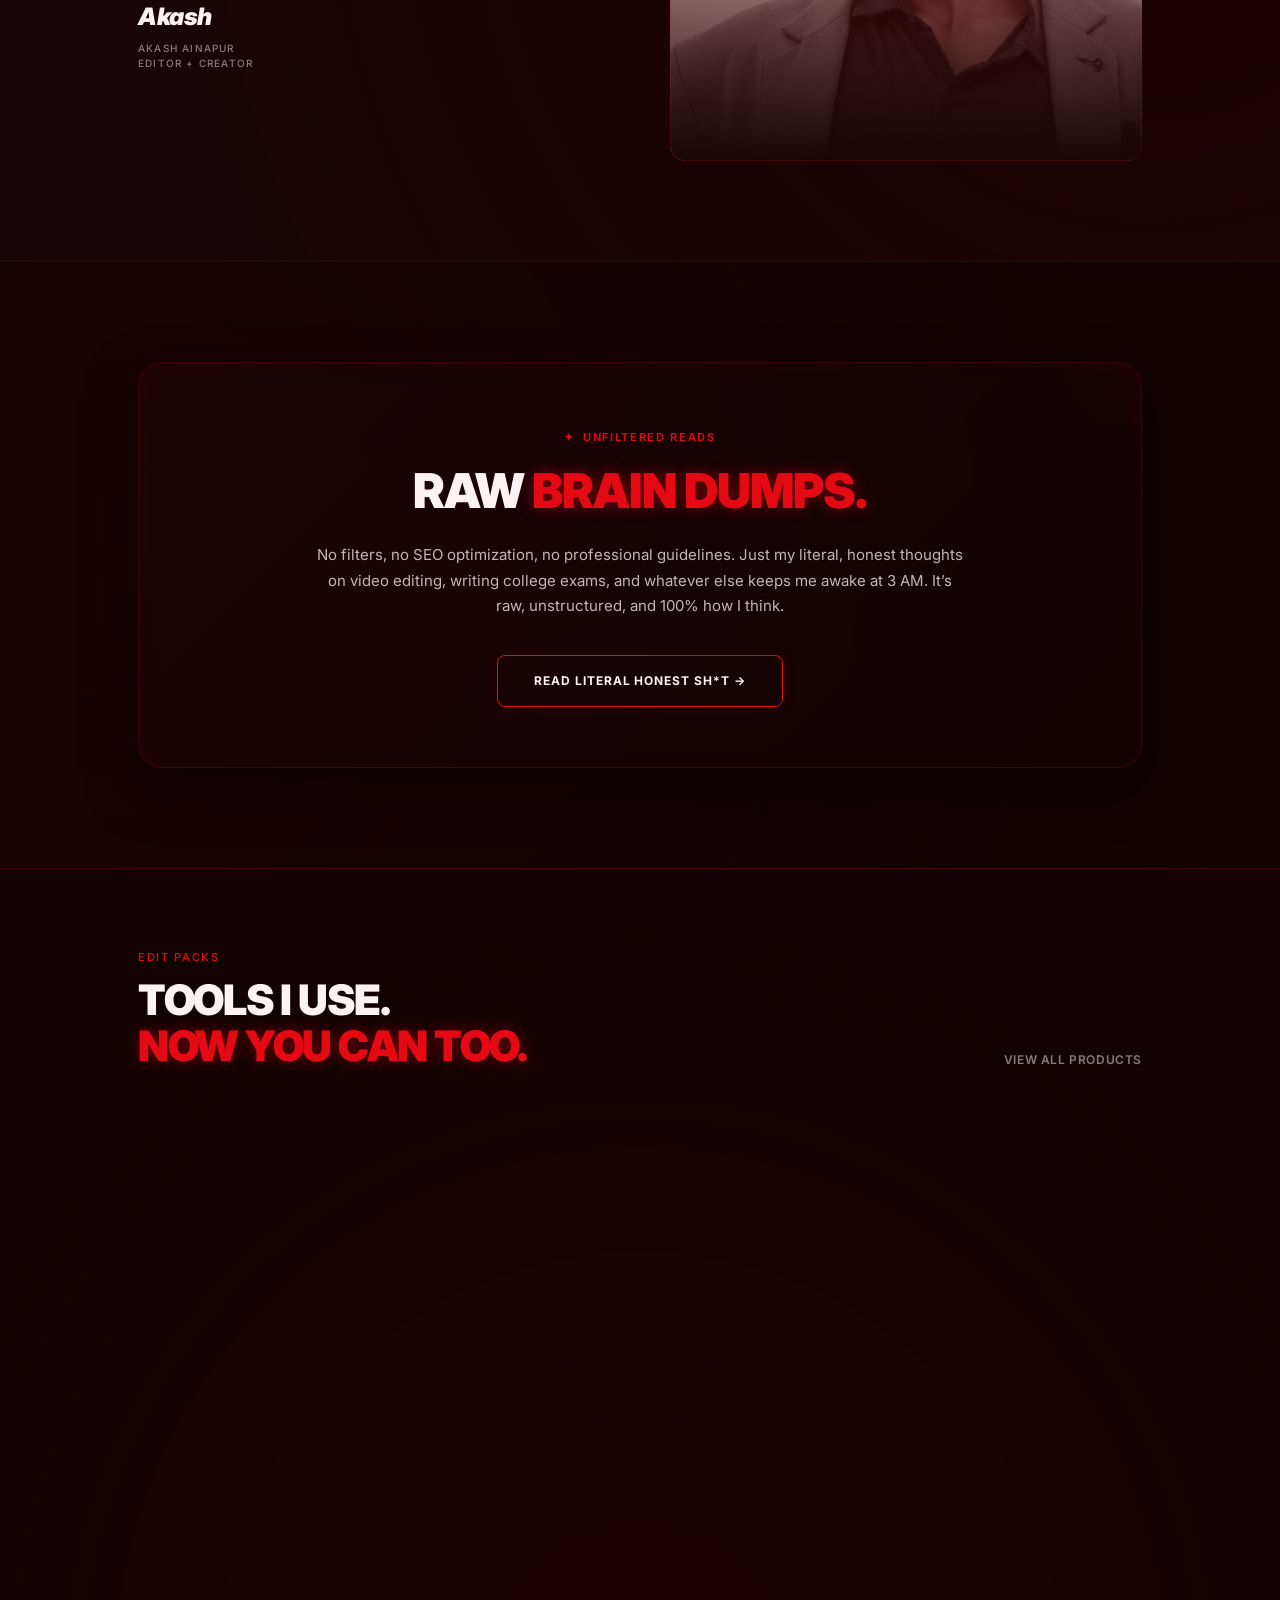
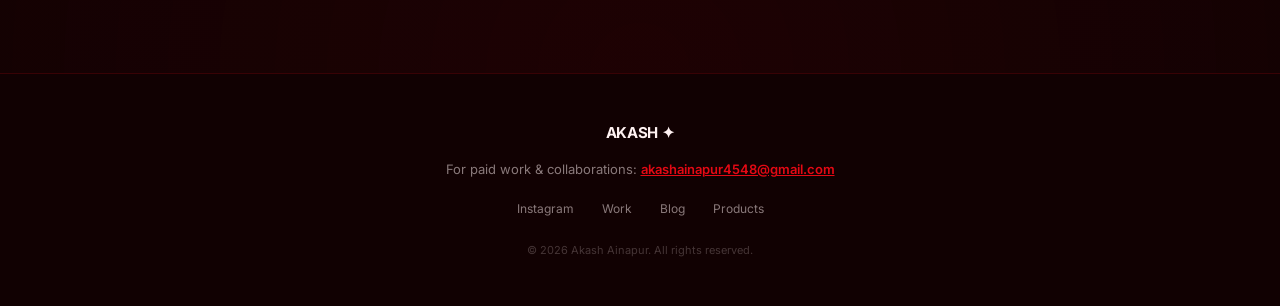
==== commit a6847b1c: "fix: Update cover image in free Spidy modal pop up" ====
--- a/index.html
+++ b/index.html
@@ -271,7 +271,7 @@
       <button class="modal__close" onclick="closeModal()" aria-label="Close" id="modalCloseBtn">✕</button>
       <div id="modalForm" style="text-align: center;">
         <div class="modal__pack-img" style="margin-bottom: 20px; border-radius: 12px; overflow: hidden; border: 1px solid var(--border);">
-          <img src="assets/spidy-pack-hero.png" alt="Spidy Edit Pack" style="width: 100%; height: auto; display: block;">
+          <img src="assets/new%20for%20first%20one.png" alt="Spidy Edit Pack" style="width: 100%; height: auto; display: block;">
         </div>
         <div class="modal__icon" style="margin: 0 auto 15px auto;">🎁</div>
         <h3 class="modal__title" id="modalTitle" style="font-family: var(--font-body); font-weight: 900; letter-spacing: -0.01em;">SPIDY EDIT PACK <span class="red" style="font-size: 14px; vertical-align: middle; margin-left: 5px;">[FREE]</span></h3>
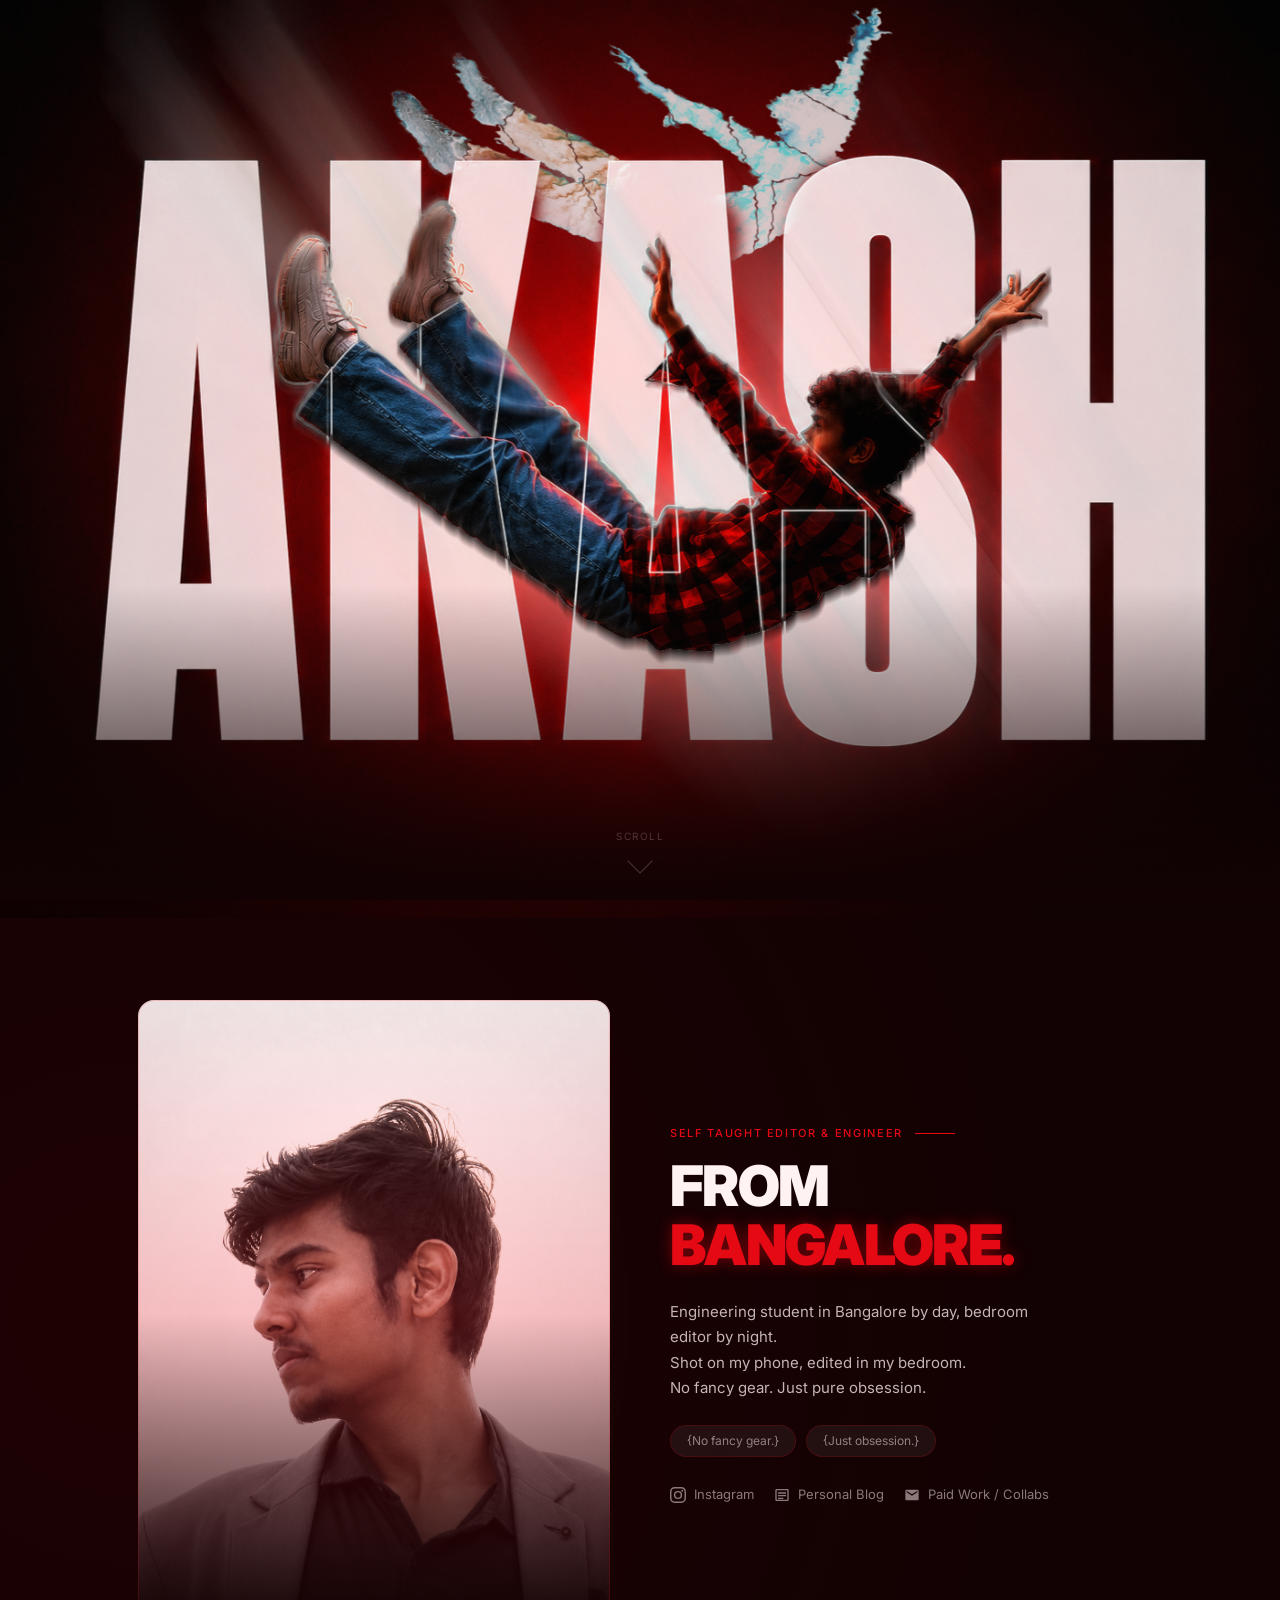
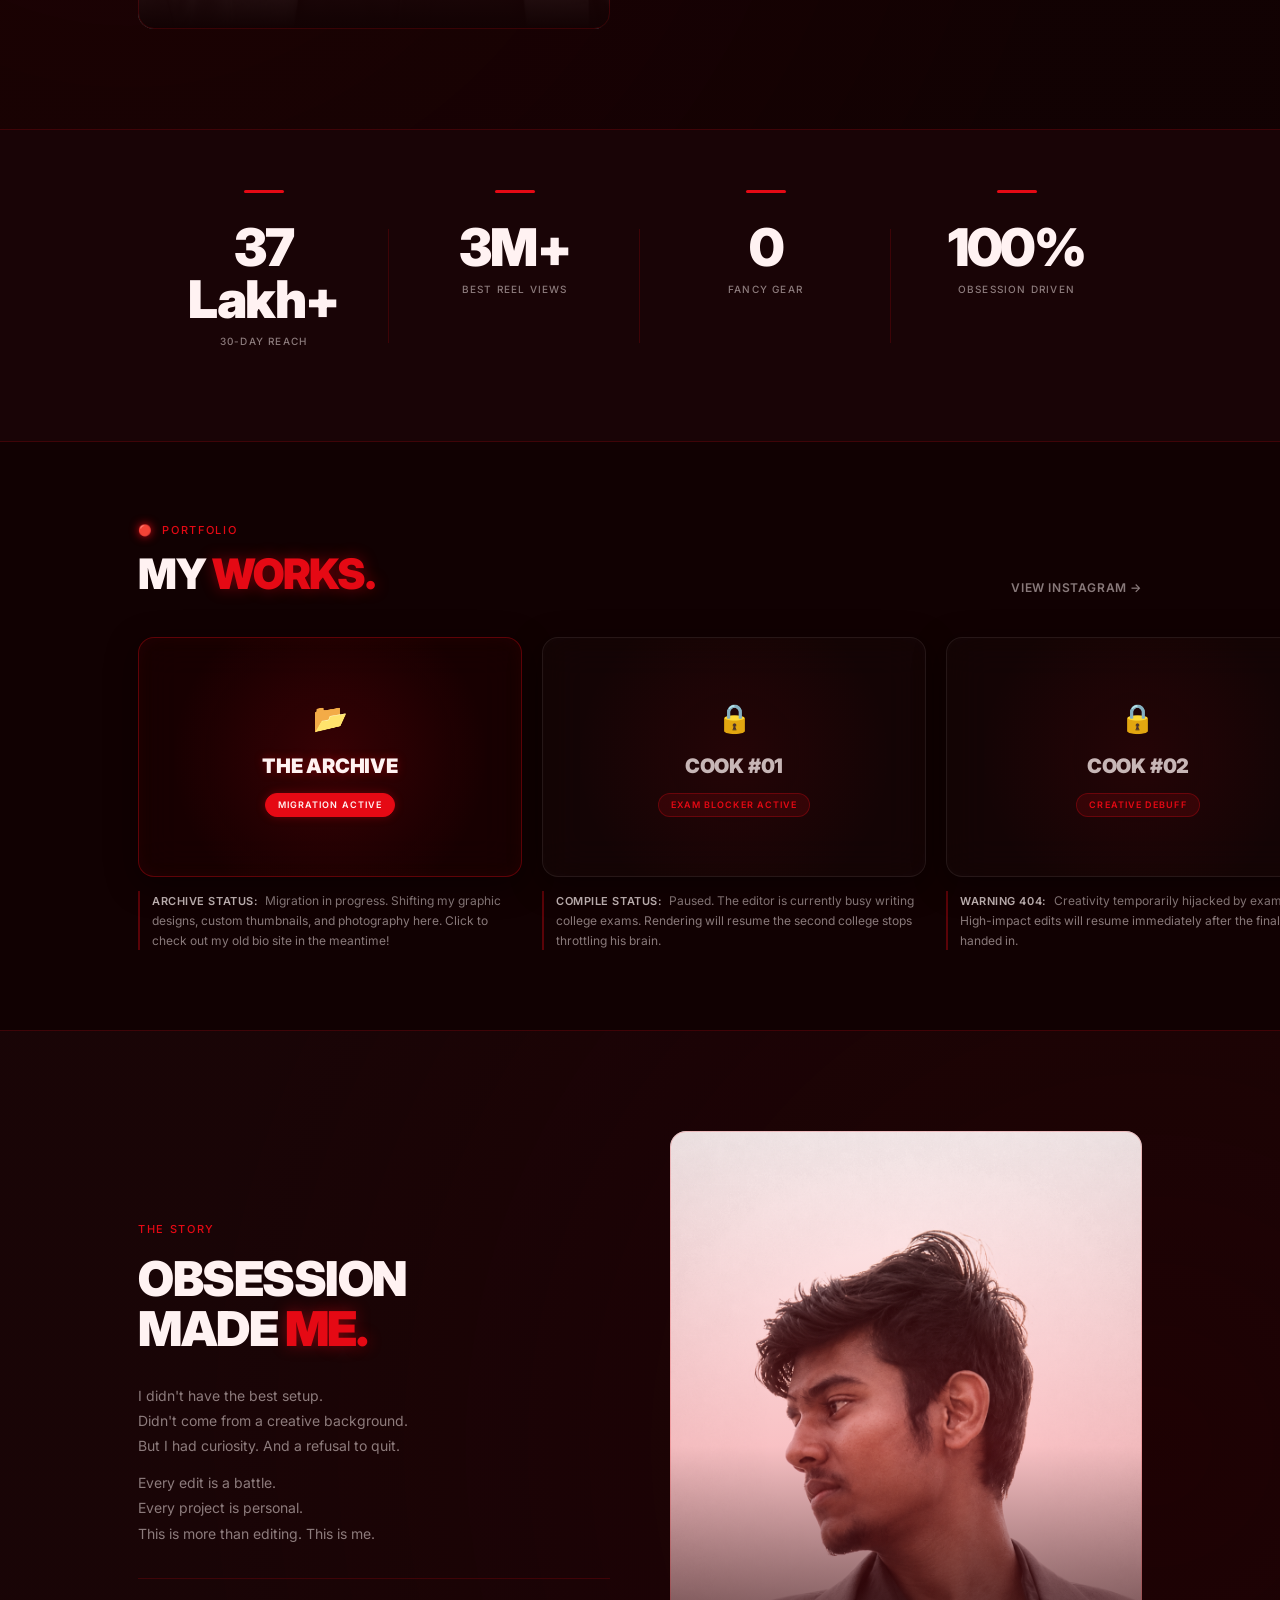
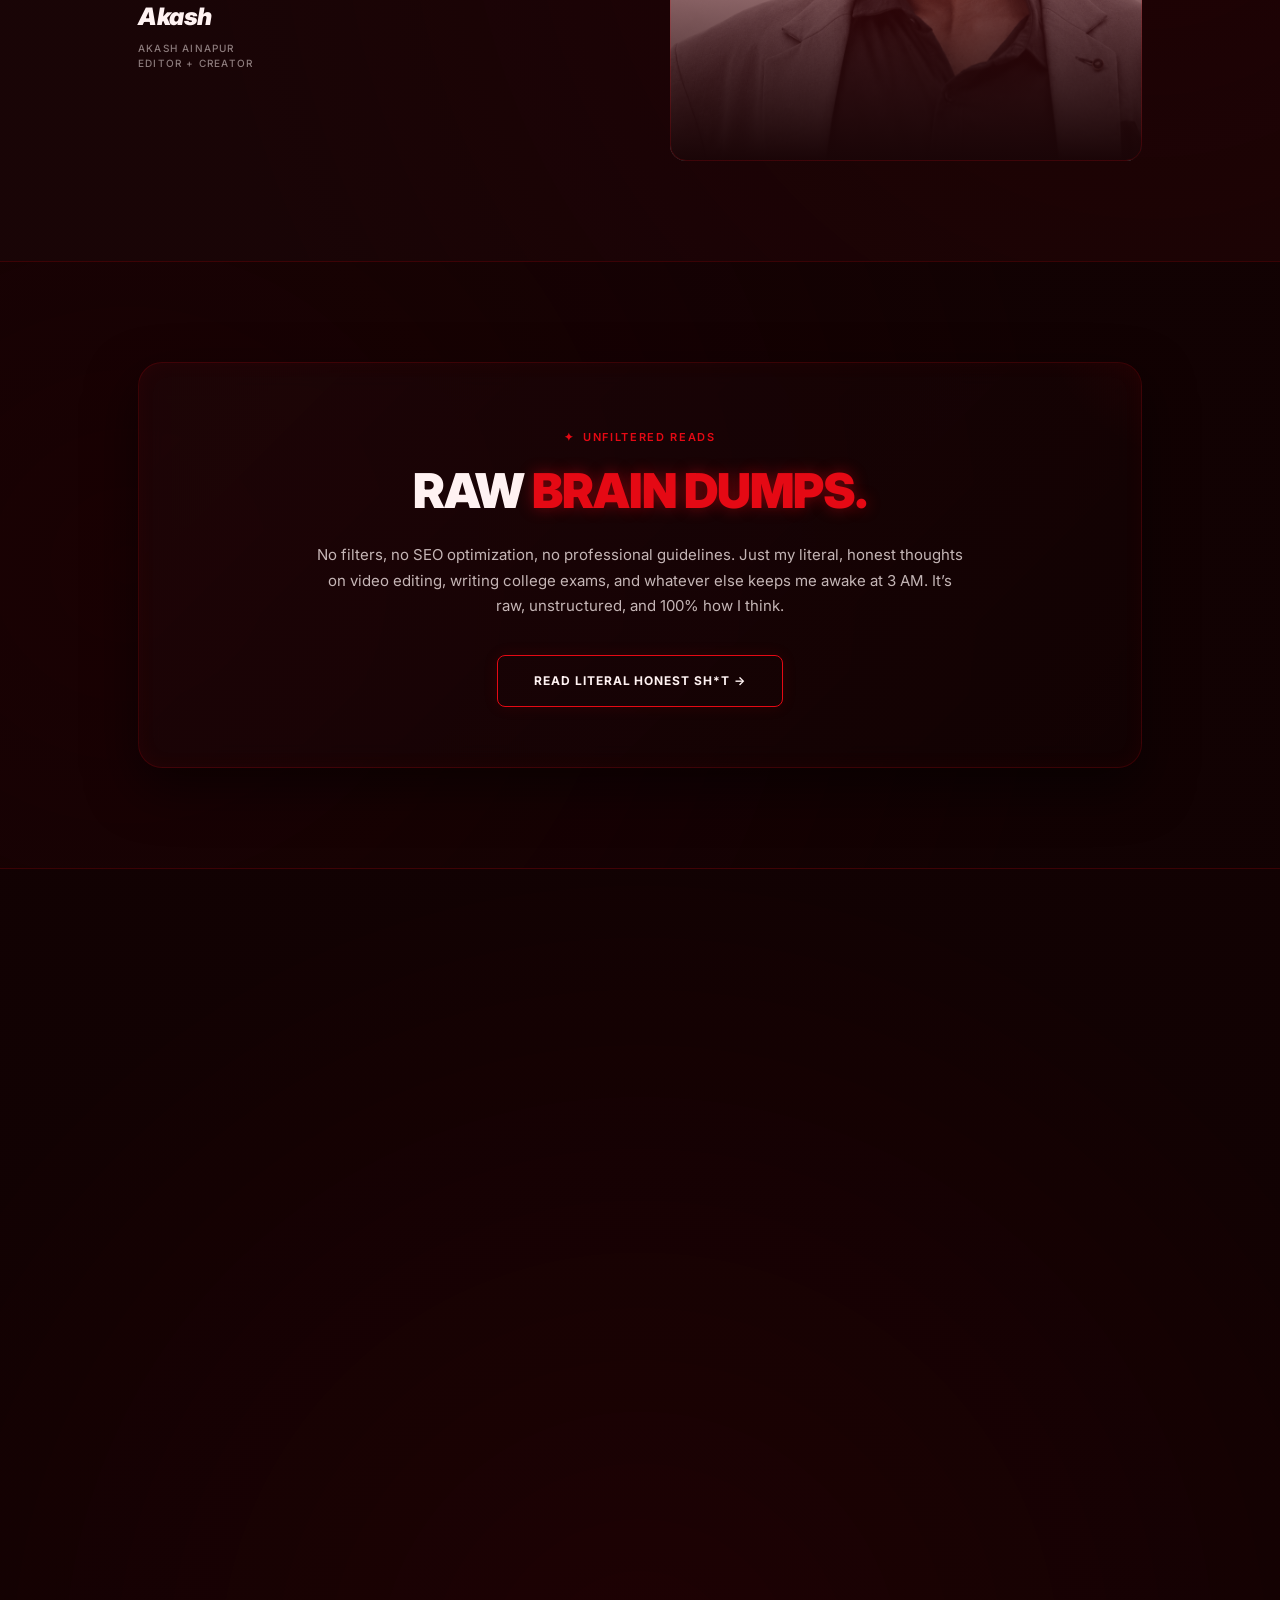
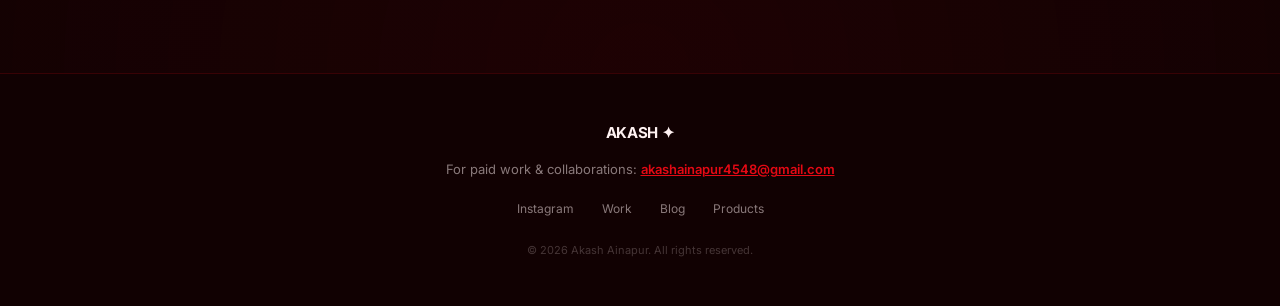
==== commit 36567183: "fix: Update Spidy Edit Pack price to ₹99" ====
--- a/index.html
+++ b/index.html
@@ -227,7 +227,7 @@
         <!-- Spidy Pack [Paid] -->
         <div class="pack-card reveal" id="packSpidyPaid">
           <div class="pack-card__img">
-            <img src="assets/spidy-pack-hero.png" alt="Spidy Edit Pack (Paid)" loading="lazy">
+            <img src="assets/fullpackthumbnail.png" alt="Spidy Edit Pack (Paid)" loading="lazy">
           </div>
           <div class="pack-card__body">
             <div>
@@ -241,7 +241,7 @@
               </div>
             </div>
             <div class="pack-card__footer">
-              <div class="pack-card__price"><span>₹</span>199</div>
+              <div class="pack-card__price"><span>₹</span>99</div>
               <button class="btn-buy" id="btnBuySpidyPaid" onclick="handleBuyNow()">BUY NOW</button>
             </div>
           </div>
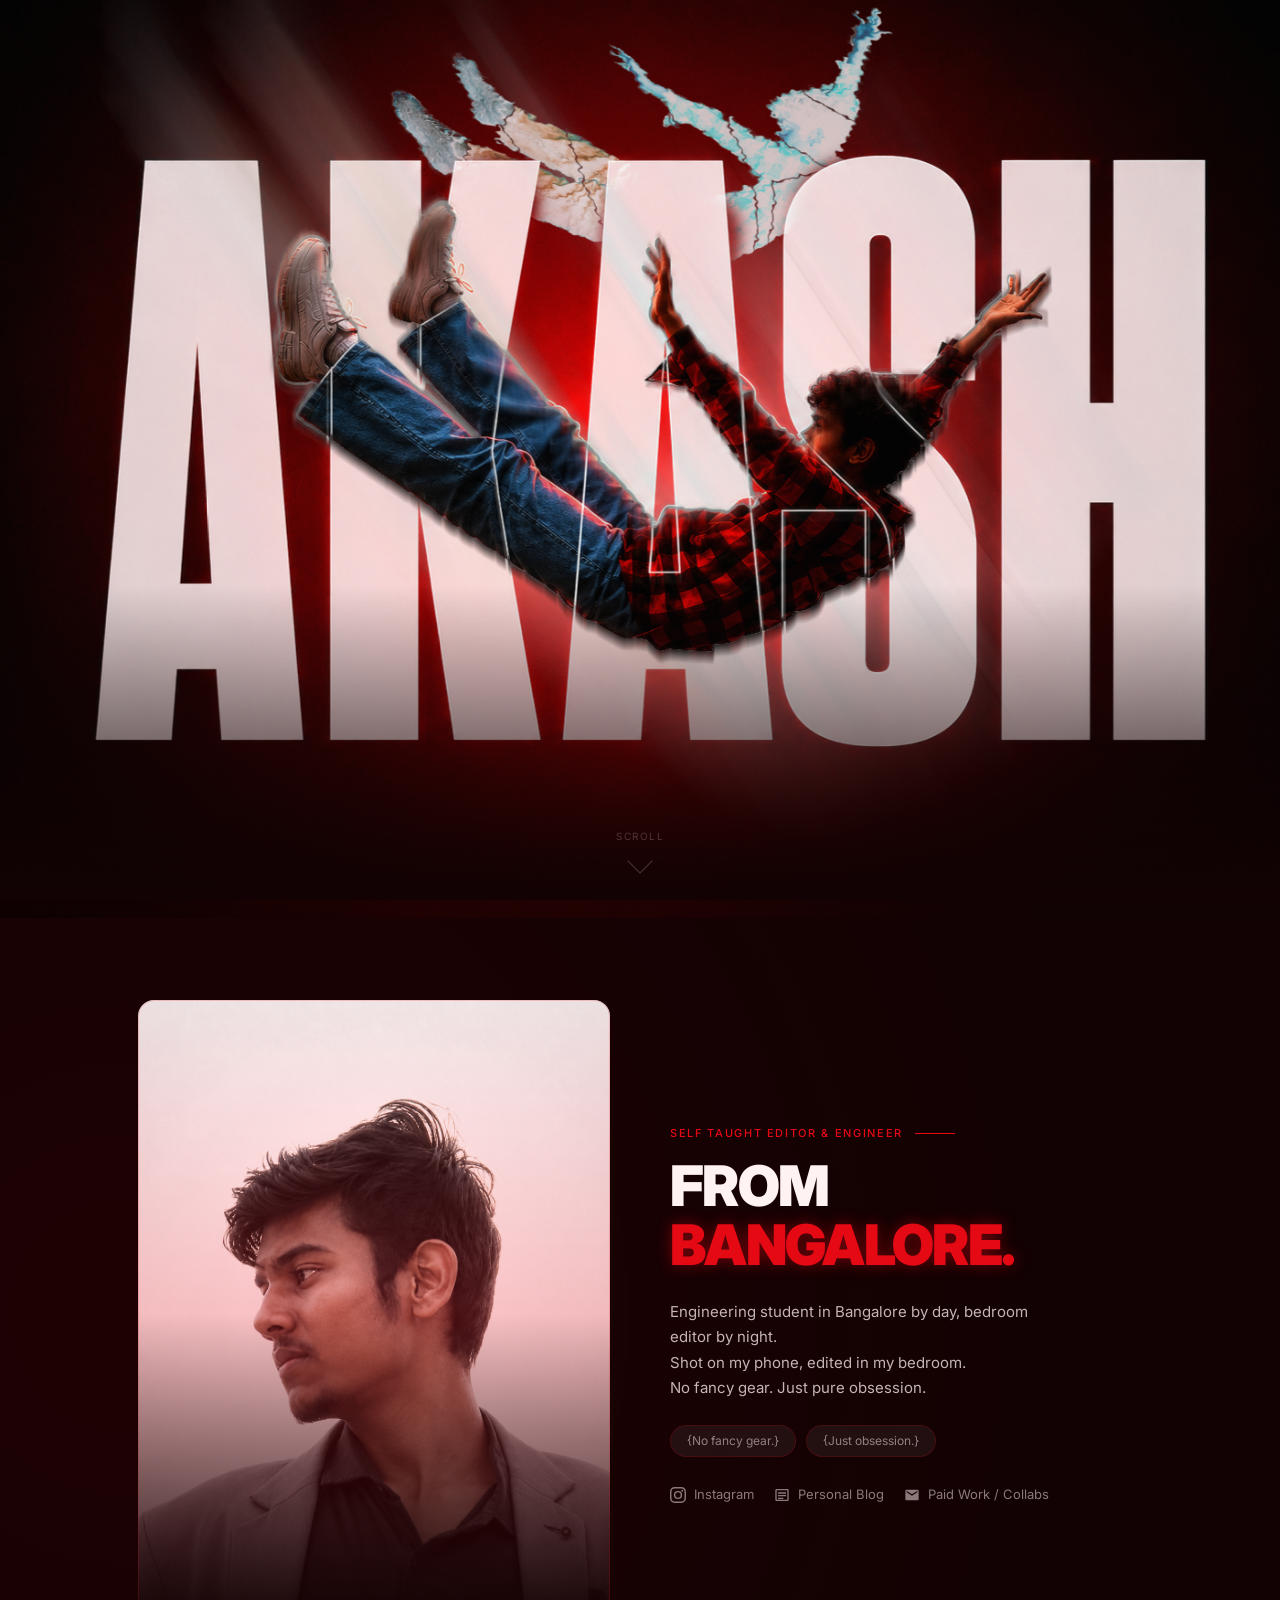
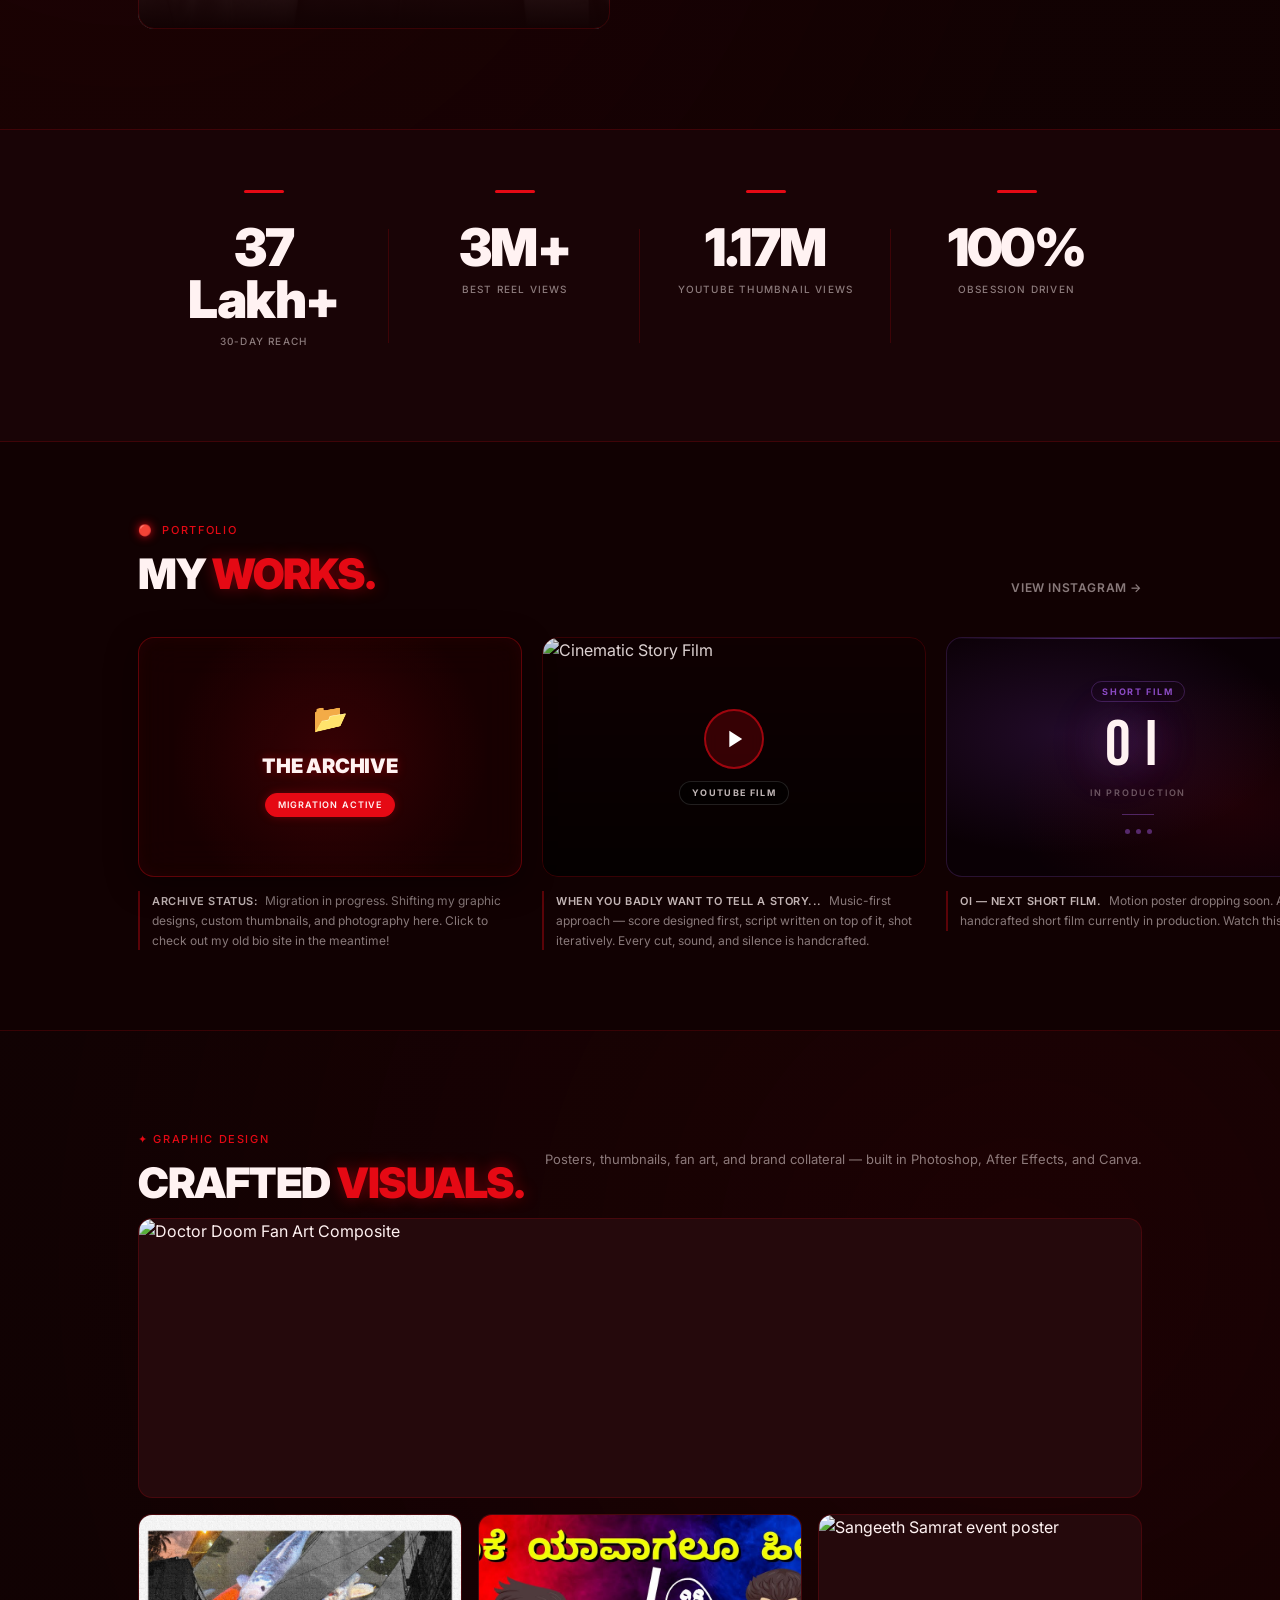
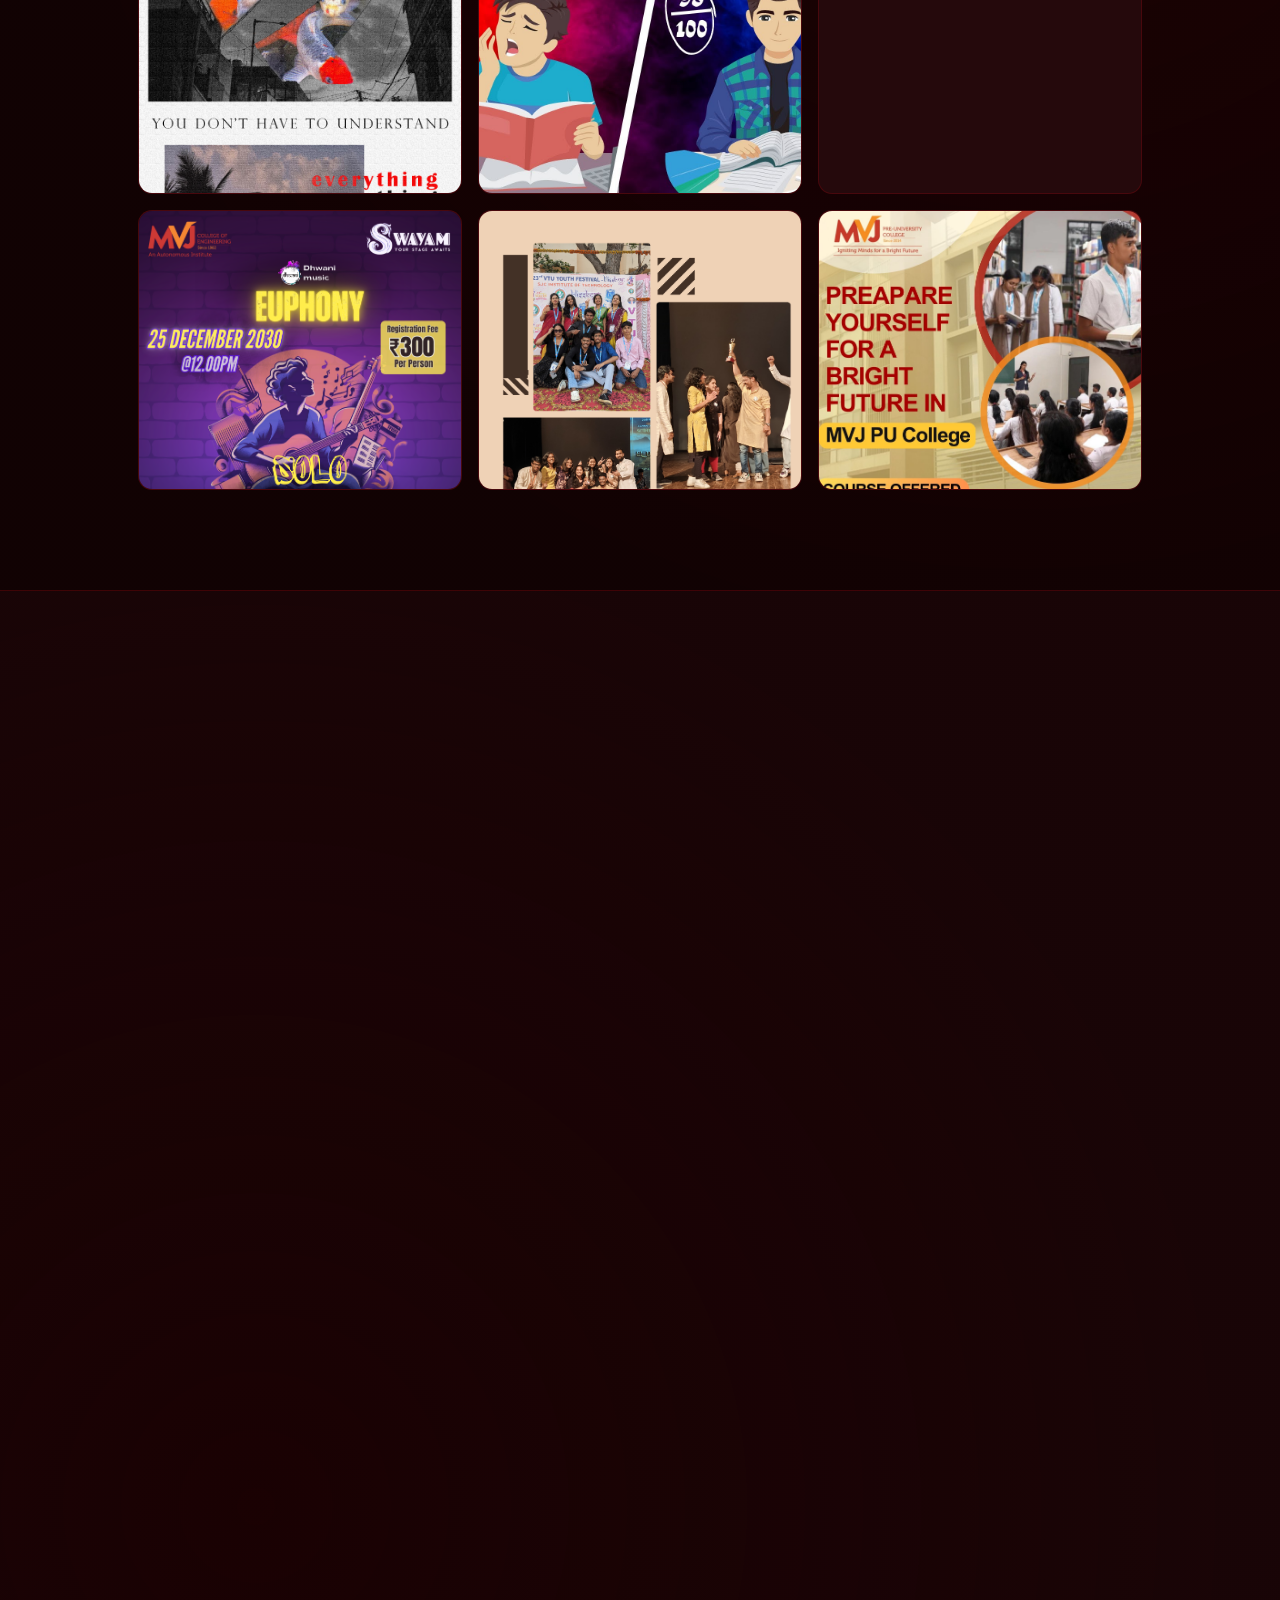
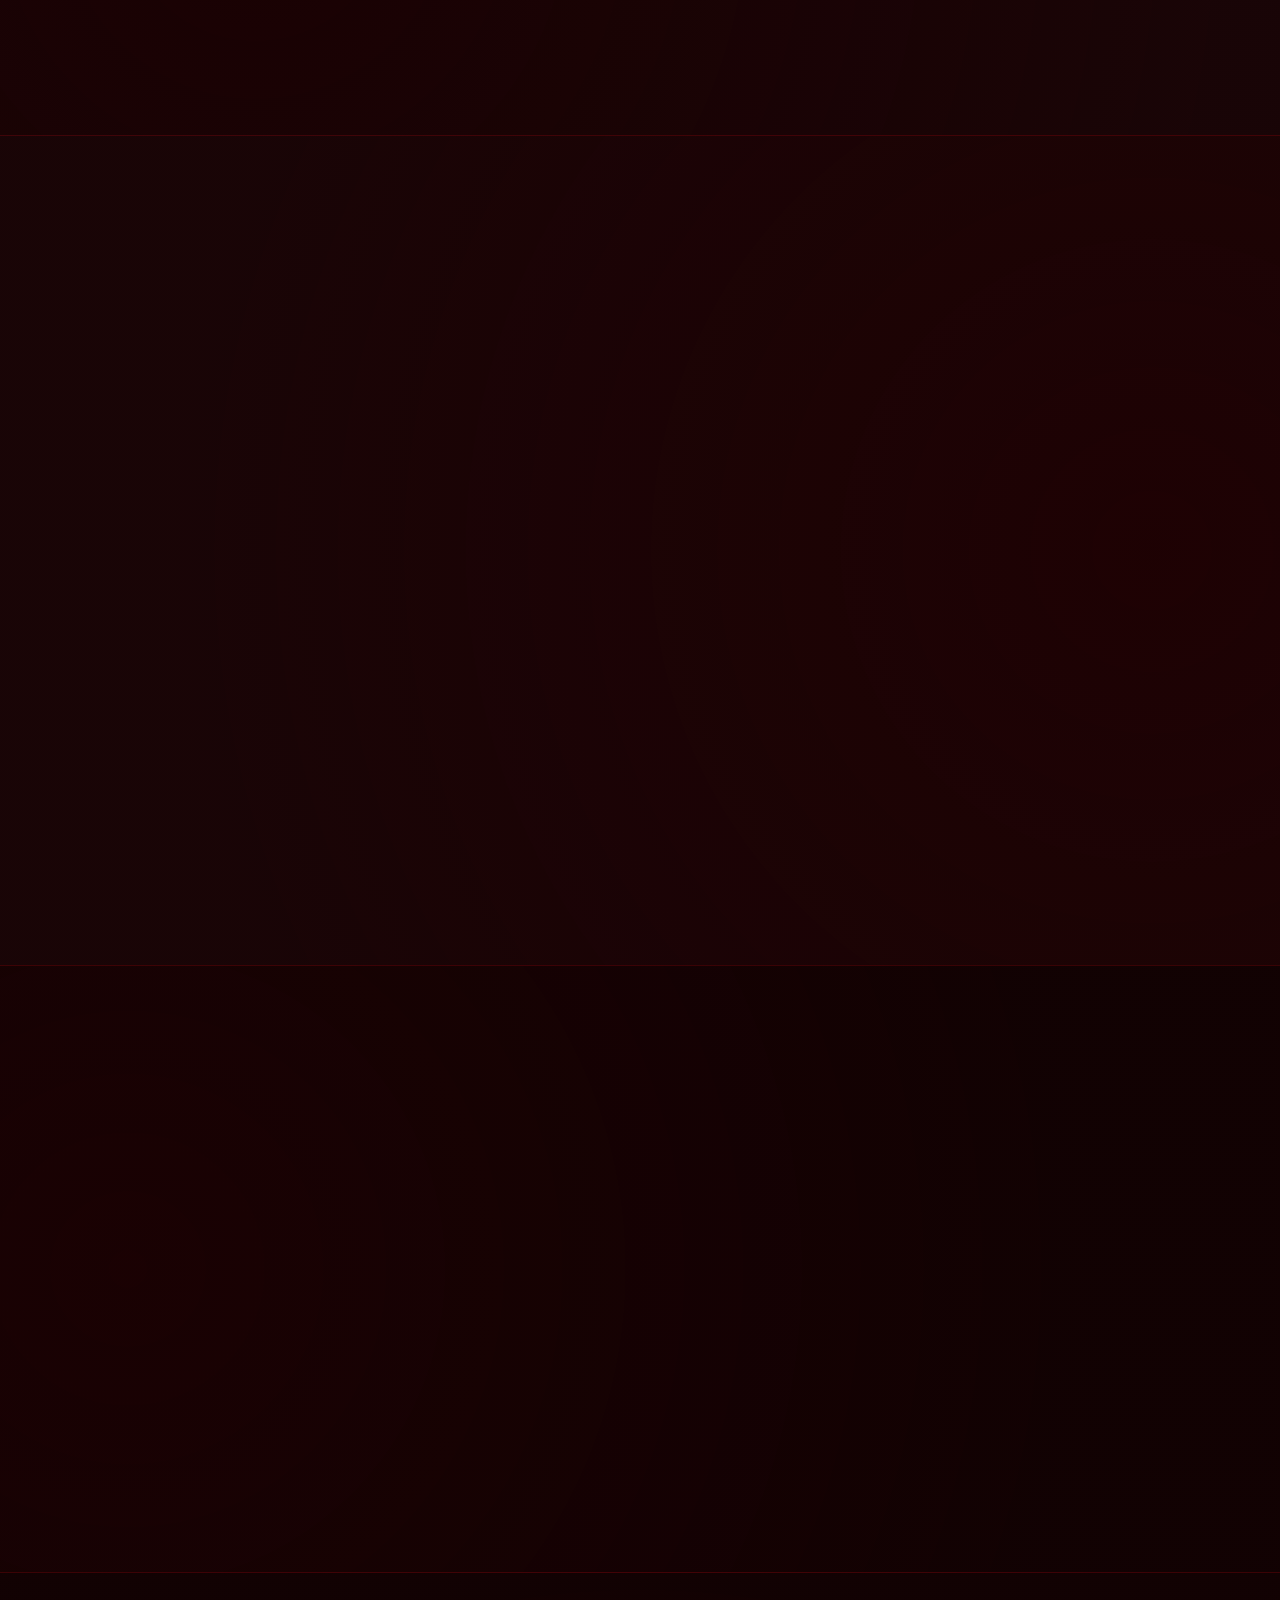
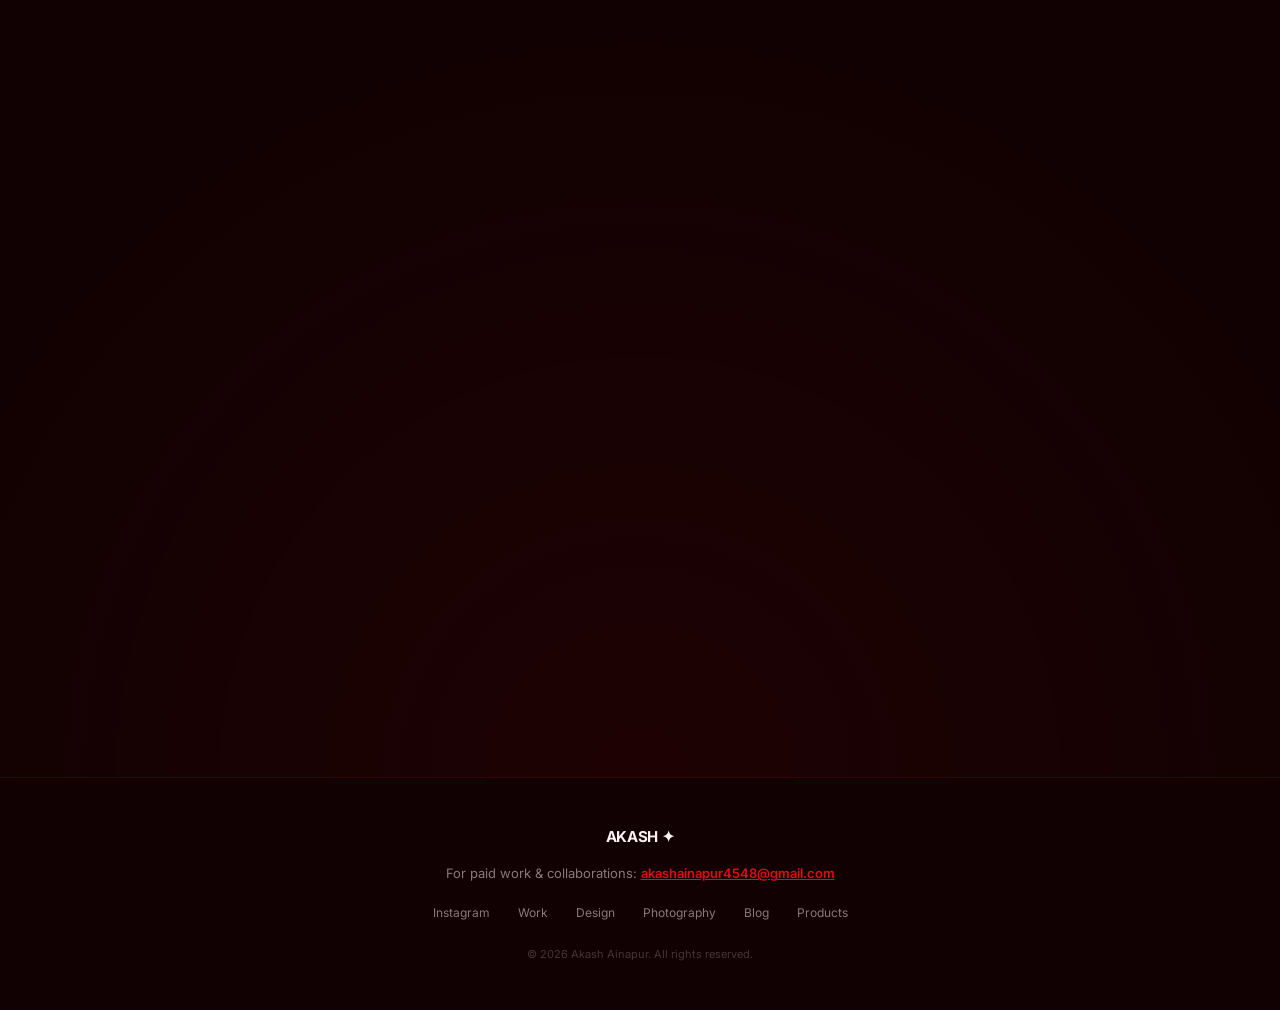
==== commit abde3665: "feat: Major portfolio update - cinematic film, OI card, graphic design section, photography section," ====
--- a/index.html
+++ b/index.html
@@ -3,10 +3,10 @@
 <head>
   <meta charset="UTF-8">
   <meta name="viewport" content="width=device-width, initial-scale=1.0">
-  <title>Akash — Editor & VFX Creator from Bangalore</title>
-  <meta name="description" content="Self-taught video editor and VFX creator from Bangalore. 12M+ views. Get the Spidy Edit Pack and Raven Edit Pack.">
-  <meta property="og:title" content="Akash — Editor & VFX Creator">
-  <meta property="og:description" content="Get the assets behind the viral reels. VFX clips, SFX, and Prompt Guides.">
+  <title>Akash — Editor, Creator & Visual Designer from Bangalore</title>
+  <meta name="description" content="Self-taught video editor, visual designer and filmmaker from Bangalore. Cinematic storytelling, graphic design, photography, and VFX. 12M+ views.">
+  <meta property="og:title" content="Akash — Editor, Creator & Visual Designer">
+  <meta property="og:description" content="Cinematic storytelling, graphic design, photography, and VFX from Bangalore.">
   <meta property="og:type" content="website">
   <meta property="og:image" content="assets/spidy-pack-hero.png">
   <link rel="preconnect" href="https://fonts.googleapis.com">
@@ -42,7 +42,7 @@
           <img src="assets/headshot.png" alt="Akash Ainapur" loading="lazy">
         </div>
         <div class="intro__content">
-          <div class="intro__label">SELF TAUGHT EDITOR & ENGINEER</div>
+          <div class="intro__label">SELF TAUGHT EDITOR &amp; ENGINEER</div>
           <h1 class="intro__heading">FROM<br><span class="red">BANGALORE.</span></h1>
           <p class="intro__bio">Engineering student in Bangalore by day, bedroom editor by night.<br>Shot on my phone, edited in my bedroom.<br>No fancy gear. Just pure obsession.</p>
           <div class="intro__tags">
@@ -81,8 +81,8 @@
           <div class="stat__label">Best Reel Views</div>
         </div>
         <div class="stat">
-          <div class="stat__number">0</div>
-          <div class="stat__label">Fancy Gear</div>
+          <div class="stat__number">1.17M</div>
+          <div class="stat__label">YouTube Thumbnail Views</div>
         </div>
         <div class="stat">
           <div class="stat__number">100%</div>
@@ -102,10 +102,10 @@
         </div>
         <a href="https://instagram.com/theakashainapur" target="_blank" rel="noopener" class="work__link" id="workLink">VIEW INSTAGRAM →</a>
       </div>
-      
-      <!-- Blurred / Locked Portfolio Cards -->
+
       <div class="work__grid">
-        <!-- Card 1 Wrapper (Active Archive Link - The Bio Site) -->
+
+        <!-- Card 1: Archive -->
         <a href="https://bio.site/akashainapur" target="_blank" rel="noopener" class="work__grid-item reveal" id="workCard1" style="display: block; text-decoration: none;">
           <div class="work-card work-card--archive">
             <div class="work-card__locked-content">
@@ -119,33 +119,213 @@
           </p>
         </a>
 
-        <!-- Card 2 Wrapper (Cook #01) -->
-        <div class="work__grid-item reveal" id="workCard2">
-          <div class="work-card work-card--locked">
-            <div class="work-card__locked-content">
-              <div class="work-card__locked-icon">🔒</div>
-              <div class="work-card__locked-title">COOK #01</div>
-              <div class="work-card__locked-status">EXAM BLOCKER ACTIVE</div>
+        <!-- Card 2: Cinematic Story Film -->
+        <a href="https://youtu.be/oxbn0HgbcX0" target="_blank" rel="noopener" class="work__grid-item reveal" id="workCard2" style="display: block; text-decoration: none;">
+          <div class="work-card work-card--film">
+            <img class="work-card__film-thumb" src="https://img.youtube.com/vi/oxbn0HgbcX0/maxresdefault.jpg" alt="Cinematic Story Film" loading="lazy">
+            <div class="work-card__film-overlay">
+              <div class="work-card__play-btn" aria-label="Play video">
+                <svg viewBox="0 0 24 24" fill="currentColor" width="28" height="28"><path d="M8 5v14l11-7z"/></svg>
+              </div>
+              <div class="work-card__film-badge">YOUTUBE FILM</div>
             </div>
           </div>
           <p class="work-card__caption">
-            <strong>Compile status:</strong> Paused. The editor is currently busy writing college exams. Rendering will resume the second college stops throttling his brain.
+            <strong>When you badly want to tell a story...</strong> Music-first approach — score designed first, script written on top of it, shot iteratively. Every cut, sound, and silence is handcrafted.
           </p>
-        </div>
-
-        <!-- Card 3 Wrapper (Cook #02) -->
+        </a>
+
+        <!-- Card 3: OI — Coming Soon -->
         <div class="work__grid-item reveal" id="workCard3">
-          <div class="work-card work-card--locked">
-            <div class="work-card__locked-content">
-              <div class="work-card__locked-icon">🔒</div>
-              <div class="work-card__locked-title">COOK #02</div>
-              <div class="work-card__locked-status">CREATIVE DEBUFF</div>
+          <div class="work-card work-card--oi">
+            <div class="work-card__oi-content">
+              <div class="work-card__oi-tag">SHORT FILM</div>
+              <div class="work-card__oi-title">OI</div>
+              <div class="work-card__oi-sub">IN PRODUCTION</div>
+              <div class="work-card__oi-line"></div>
+              <div class="work-card__oi-dots">
+                <span></span><span></span><span></span>
+              </div>
             </div>
           </div>
           <p class="work-card__caption">
-            <strong>Warning 404:</strong> Creativity temporarily hijacked by exam prep. High-impact edits will resume immediately after the final paper is handed in.
+            <strong>OI — Next Short Film.</strong> Motion poster dropping soon. A handcrafted short film currently in production. Watch this space.
           </p>
         </div>
+
+      </div>
+    </div>
+  </section>
+
+  <!-- ===== GRAPHIC DESIGN ===== -->
+  <section class="designs" id="designs">
+    <div class="container">
+      <div class="designs__header reveal">
+        <div>
+          <div class="designs__label">✦ GRAPHIC DESIGN</div>
+          <h2 class="designs__heading">CRAFTED <span class="red">VISUALS.</span></h2>
+        </div>
+        <p class="designs__sub reveal">Posters, thumbnails, fan art, and brand collateral — built in Photoshop, After Effects, and Canva.</p>
+      </div>
+
+      <div class="designs__grid">
+
+        <!-- Dr. Doom Fan Art — full width hero -->
+        <div class="design-card design-card--hero reveal" id="designCard1" onclick="openLightbox('assets/designs/dr-doom.jpg', 'Doctor Doom — Fan Art Composite', 'Photoshop compositing. Marvel fan poster. Iron Man vs. Doctor Doom.')">
+          <img src="assets/designs/dr-doom.jpg" alt="Doctor Doom Fan Art Composite" loading="lazy">
+          <div class="design-card__overlay">
+            <div class="design-card__info">
+              <span class="design-card__category">FAN ART · COMPOSITING</span>
+              <div class="design-card__title">DOCTOR DOOM</div>
+            </div>
+            <div class="design-card__zoom">↗</div>
+          </div>
+        </div>
+
+        <!-- Koi Poster -->
+        <div class="design-card reveal" id="designCard2" onclick="openLightbox('assets/designs/koi-poster.jpg', 'Editorial Poster — You Don\'t Have to Understand Everything', 'Personal creative project. Photography + typography art direction.')">
+          <img src="assets/designs/koi-poster.jpg" alt="Koi editorial poster" loading="lazy">
+          <div class="design-card__overlay">
+            <div class="design-card__info">
+              <span class="design-card__category">EDITORIAL · PERSONAL</span>
+              <div class="design-card__title">YOU DON'T HAVE TO UNDERSTAND</div>
+            </div>
+            <div class="design-card__zoom">↗</div>
+          </div>
+        </div>
+
+        <!-- Viral YouTube Thumbnail -->
+        <div class="design-card reveal" id="designCard3" onclick="openLightbox('assets/designs/yt-viral-thumbnail.jpg', 'Viral YouTube Thumbnail — 1.17M Views · 30.6K Likes', 'Thumbnail designed for Kannada YouTube channel. Split-contrast layout. Achieved 1.17M views.')">
+          <img src="assets/designs/yt-viral-thumbnail.jpg" alt="Viral YouTube Thumbnail 1.17M Views" loading="lazy">
+          <div class="design-card__overlay">
+            <div class="design-card__info">
+              <span class="design-card__category">THUMBNAIL DESIGN</span>
+              <div class="design-card__title">1.17M VIEWS · 30.6K LIKES</div>
+            </div>
+            <div class="design-card__zoom design-card__zoom--stat">1.17M</div>
+          </div>
+        </div>
+
+        <!-- Sangeeth Samrat Event Poster -->
+        <div class="design-card reveal" id="designCard4" onclick="openLightbox('assets/designs/sangeeth-samrat.png', 'Sangeeth Samrat — Event Poster', 'Client work: MVJ College of Engineering × Dhwani Music Club. Indian Classical music competition poster.')">
+          <img src="assets/designs/sangeeth-samrat.png" alt="Sangeeth Samrat event poster" loading="lazy">
+          <div class="design-card__overlay">
+            <div class="design-card__info">
+              <span class="design-card__category">CLIENT WORK · EVENT</span>
+              <div class="design-card__title">SANGEETH SAMRAT</div>
+            </div>
+            <div class="design-card__zoom">↗</div>
+          </div>
+        </div>
+
+        <!-- Euphony Solo Singing -->
+        <div class="design-card reveal" id="designCard5" onclick="openLightbox('assets/designs/euphony.png', 'Euphony — Solo Singing Competition Poster', 'Client work: MVJ College of Engineering × Dhwani Music Club. Part of the same brand series as Sangeeth Samrat.')">
+          <img src="assets/designs/euphony.png" alt="Euphony solo singing competition poster" loading="lazy">
+          <div class="design-card__overlay">
+            <div class="design-card__info">
+              <span class="design-card__category">CLIENT WORK · EVENT</span>
+              <div class="design-card__title">EUPHONY</div>
+            </div>
+            <div class="design-card__zoom">↗</div>
+          </div>
+        </div>
+
+        <!-- Dhwani Collage -->
+        <div class="design-card reveal" id="designCard6" onclick="openLightbox('assets/designs/dhwani-collage.png', 'Dhwani Music Club — Brand Collateral', 'Client work: Dhwani, The Music Club of MVJCE. VTU Youth Festival coverage collage design.')">
+          <img src="assets/designs/dhwani-collage.png" alt="Dhwani music club brand collateral" loading="lazy">
+          <div class="design-card__overlay">
+            <div class="design-card__info">
+              <span class="design-card__category">CLIENT WORK · BRAND</span>
+              <div class="design-card__title">DHWANI MUSIC CLUB</div>
+            </div>
+            <div class="design-card__zoom">↗</div>
+          </div>
+        </div>
+
+        <!-- MVJ PU College -->
+        <div class="design-card reveal" id="designCard7" onclick="openLightbox('assets/designs/mvj-pu.jpg', 'MVJ Pre-University College — Admission Poster', 'Client work: Institutional design. MVJ Pre-University College admissions campaign.')">
+          <img src="assets/designs/mvj-pu.jpg" alt="MVJ PU College admission poster" loading="lazy">
+          <div class="design-card__overlay">
+            <div class="design-card__info">
+              <span class="design-card__category">CLIENT WORK · INSTITUTION</span>
+              <div class="design-card__title">MVJ PU COLLEGE</div>
+            </div>
+            <div class="design-card__zoom">↗</div>
+          </div>
+        </div>
+
+      </div>
+    </div>
+  </section>
+
+  <!-- ===== PHOTOGRAPHY ===== -->
+  <section class="photos" id="photography">
+    <div class="container">
+      <div class="photos__header reveal">
+        <div>
+          <div class="photos__label">✦ PHOTOGRAPHY</div>
+          <h2 class="photos__heading">MOMENTS <span class="red">FROZEN.</span></h2>
+        </div>
+        <p class="photos__sub reveal">Shot on phone. No filters, no studio. Just an eye for light and timing.</p>
+      </div>
+
+      <div class="photos__grid">
+
+        <div class="photo-item reveal" id="photoItem1" onclick="openLightbox('assets/photography/CarReflection.jpg', 'Car Reflection', 'Street photography. Shot on phone.')">
+          <img src="assets/photography/CarReflection.jpg" alt="Car reflection street photography" loading="lazy">
+          <div class="photo-item__overlay"><span>↗</span></div>
+        </div>
+
+        <div class="photo-item reveal" id="photoItem2" onclick="openLightbox('assets/photography/HandFlowingInLight.jpg', 'Hand Flowing in Light', 'Creative light photography. Shot on phone.')">
+          <img src="assets/photography/HandFlowingInLight.jpg" alt="Hand flowing in light" loading="lazy">
+          <div class="photo-item__overlay"><span>↗</span></div>
+        </div>
+
+        <div class="photo-item reveal" id="photoItem3" onclick="openLightbox('assets/photography/BasketGoal.jpg', 'Basket Goal', 'Sports action photography. Shot on phone.')">
+          <img src="assets/photography/BasketGoal.jpg" alt="Basketball goal action shot" loading="lazy">
+          <div class="photo-item__overlay"><span>↗</span></div>
+        </div>
+
+        <div class="photo-item reveal" id="photoItem4" onclick="openLightbox('assets/photography/Morning.jpg', 'Morning', 'Golden hour ambient photography.')">
+          <img src="assets/photography/Morning.jpg" alt="Morning golden hour photography" loading="lazy">
+          <div class="photo-item__overlay"><span>↗</span></div>
+        </div>
+
+        <div class="photo-item reveal" id="photoItem5" onclick="openLightbox('assets/photography/Ant2.jpg', 'Ant — Macro Photography', 'Macro photography. Shot on phone, no macro lens.')">
+          <img src="assets/photography/Ant2.jpg" alt="Ant macro photography" loading="lazy">
+          <div class="photo-item__overlay"><span>↗</span></div>
+        </div>
+
+        <div class="photo-item reveal" id="photoItem6" onclick="openLightbox('assets/photography/Spider.jpg', 'Spider — Macro Photography', 'Macro photography. Shot on phone.')">
+          <img src="assets/photography/Spider.jpg" alt="Spider macro photography" loading="lazy">
+          <div class="photo-item__overlay"><span>↗</span></div>
+        </div>
+
+        <!-- Cat Series — Featured strip -->
+        <div class="photo-item photo-item--wide reveal" id="photoItemCat">
+          <div class="cat-series">
+            <div class="cat-series__label">CAT SERIES — Photo + Retouch</div>
+            <div class="cat-series__strip">
+              <div onclick="openLightbox('assets/photography/cat-final.jpg', 'Cat Series — Final Edit', 'Photography + Photoshop retouching. Full series.')">
+                <img src="assets/photography/cat-final.jpg" alt="Cat series final edit" loading="lazy">
+                <div class="photo-item__overlay"><span>↗</span></div>
+              </div>
+              <div onclick="openLightbox('assets/photography/cat-1.jpg', 'Cat Series — Edit 1', 'Photography + retouching.')">
+                <img src="assets/photography/cat-1.jpg" alt="Cat series edit 1" loading="lazy">
+                <div class="photo-item__overlay"><span>↗</span></div>
+              </div>
+              <div onclick="openLightbox('assets/photography/cat-2.jpg', 'Cat Series — Edit 2', 'Photography + retouching.')">
+                <img src="assets/photography/cat-2.jpg" alt="Cat series edit 2" loading="lazy">
+                <div class="photo-item__overlay"><span>↗</span></div>
+              </div>
+              <div onclick="openLightbox('assets/photography/cat-3.jpg', 'Cat Series — Edit 3', 'Photography + retouching.')">
+                <img src="assets/photography/cat-3.jpg" alt="Cat series edit 3" loading="lazy">
+                <div class="photo-item__overlay"><span>↗</span></div>
+              </div>
+            </div>
+          </div>
+        </div>
+
       </div>
     </div>
   </section>
@@ -181,7 +361,7 @@
           <div class="blog__label"><span class="blog-terminal-cursor">✦</span> UNFILTERED READS</div>
           <h2 class="blog__heading">RAW <span class="red">BRAIN DUMPS.</span></h2>
           <p class="blog__desc">
-            No filters, no SEO optimization, no professional guidelines. Just my literal, honest thoughts on video editing, writing college exams, and whatever else keeps me awake at 3 AM. It’s raw, unstructured, and 100% how I think.
+            No filters, no SEO optimization, no professional guidelines. Just my literal, honest thoughts on video editing, writing college exams, and whatever else keeps me awake at 3 AM. It's raw, unstructured, and 100% how I think.
           </p>
           <a href="https://akashainapur.blogspot.com/" target="_blank" rel="noopener" class="btn-blog" id="btnBlog">
             READ LITERAL HONEST SH*T →
@@ -254,11 +434,13 @@
   <footer class="footer" id="footer">
     <div class="footer__logo">AKASH ✦</div>
     <div style="font-size: 13px; margin-bottom: 20px; color: var(--white-45);">
-      For paid work & collaborations: <a href="mailto:akashainapur4548@gmail.com" style="color: var(--accent); font-weight: 600; text-decoration: underline;" id="footerMail">akashainapur4548@gmail.com</a>
+      For paid work &amp; collaborations: <a href="mailto:akashainapur4548@gmail.com" style="color: var(--accent); font-weight: 600; text-decoration: underline;" id="footerMail">akashainapur4548@gmail.com</a>
     </div>
     <nav class="footer__links">
       <a href="https://instagram.com/theakashainapur" target="_blank" rel="noopener" class="footer__link" id="footerInsta">Instagram</a>
       <a href="#work" class="footer__link" id="footerWork">Work</a>
+      <a href="#designs" class="footer__link" id="footerDesigns">Design</a>
+      <a href="#photography" class="footer__link" id="footerPhoto">Photography</a>
       <a href="#blog" class="footer__link" id="footerBlog">Blog</a>
       <a href="#products" class="footer__link" id="footerProducts">Products</a>
     </nav>
@@ -281,8 +463,7 @@
             Looking for the full paid Spidy pack? <a href="#products" onclick="closeModal(); setTimeout(() => { document.getElementById('products').scrollIntoView({behavior: 'smooth'}) }, 400); return false;" style="color: var(--accent); text-decoration: underline; font-weight: 600;">Click here to check it out!</a>
           </span>
         </p>
-        
-        <a href="https://drive.google.com/file/d/134Qw5Q2laM5VTwWkgmwhAGQ_ZkqqZ1Ht/view?usp=drive_link" target="_blank" class="modal__submit" id="downloadSpidyBtn" onclick="triggerDownloadToast()" style="display: block; text-align: center; text-decoration: none; line-height: 1.4; padding: 14px; border-radius: 10px; font-weight: 700; font-family: var(--font-body);">
+        <a href="https://drive.google.com/file/d/1EyJZgwmhpTCmmHWs0NNJHB5oK29v-4q8/view?usp=drivesdk" target="_blank" class="modal__submit" id="downloadSpidyBtn" onclick="triggerDownloadToast()" style="display: block; text-align: center; text-decoration: none; line-height: 1.4; padding: 14px; border-radius: 10px; font-weight: 700; font-family: var(--font-body);">
           ⬇ DOWNLOAD FREE PACK
         </a>
         <div style="font-size: 11px; color: var(--white-45); margin-top: 12px;">
@@ -299,8 +480,6 @@
       <div style="text-align: center;">
         <div class="modal__icon" style="margin: 0 auto 15px auto; background: rgba(229, 9, 20, 0.15); color: var(--accent);">🎁</div>
         <h3 class="modal__title" id="warningModalTitle" style="font-family: var(--font-body); font-weight: 900; letter-spacing: -0.01em; margin-bottom: 16px;">SPIDY EDIT PACK <span class="red" style="font-size: 14px; vertical-align: middle; margin-left: 5px;">[FULL]</span></h3>
-        
-        <!-- What's Included List -->
         <div style="text-align: left; background: rgba(255, 242, 242, 0.03); border: 1px solid rgba(255, 242, 242, 0.08); padding: 16px; border-radius: 12px; margin-bottom: 20px;">
           <div style="font-size: 11px; font-weight: 700; letter-spacing: 0.08em; text-transform: uppercase; color: var(--accent); margin-bottom: 12px;">What's Included:</div>
           <ul style="list-style: none; font-size: 13px; color: var(--white-70); display: flex; flex-direction: column; gap: 8px;">
@@ -318,12 +497,9 @@
             </li>
           </ul>
         </div>
-        
-        <!-- Small, humble warning at the bottom -->
         <div style="text-align: left; font-size: 11.5px; color: var(--white-45); line-height: 1.6; margin-bottom: 24px; padding-left: 12px; border-left: 2px solid rgba(229, 9, 20, 0.3);">
           <strong>Hold on a sec...</strong> If you don't edit videos or don't know how to use keyframes, please don't waste your hard-earned money! There are <span class="red">absolutely no refunds</span> since this is an instant digital download.
         </div>
-        
         <div style="display: flex; gap: 12px;">
           <button class="modal__submit" onclick="closeWarningModal()" style="flex: 1; padding: 14px; background: rgba(255, 242, 242, 0.06); color: var(--white); border: 1px solid var(--border); border-radius: 10px; font-family: var(--font-body); font-size: 13px; font-weight: 700; cursor: pointer; transition: all var(--t-fast); text-transform: uppercase;">
             Nevermind
@@ -336,6 +512,16 @@
     </div>
   </div>
 
+  <!-- ===== LIGHTBOX ===== -->
+  <div class="lightbox" id="lightbox" onclick="closeLightbox(event)">
+    <button class="lightbox__close" onclick="closeLightbox()" aria-label="Close lightbox" id="lightboxCloseBtn">✕</button>
+    <div class="lightbox__inner">
+      <img class="lightbox__img" id="lightboxImg" src="" alt="">
+      <div class="lightbox__caption" id="lightboxCaption"></div>
+      <div class="lightbox__sub" id="lightboxSub"></div>
+    </div>
+  </div>
+
   <!-- Toast -->
   <div class="toast" id="toast" role="alert" aria-live="polite">
     <span class="toast__icon">✓</span>
--- a/style.css
+++ b/style.css
@@ -483,3 +483,578 @@
   .intro__inner { gap:40px; }
   .story__inner { gap:40px; }
 }
+
+/* ——— FILM WORK CARD ——— */
+.work-card--film {
+  position: relative;
+  border-radius: 16px;
+  overflow: hidden;
+  height: 240px;
+  cursor: pointer;
+  transition: transform var(--t-fast), box-shadow var(--t-fast);
+  border: 1px solid var(--border);
+}
+.work-card--film:hover {
+  transform: translateY(-4px);
+  box-shadow: 0 16px 48px rgba(229, 9, 20, 0.2);
+  border-color: rgba(229, 9, 20, 0.4);
+}
+.work-card__film-thumb {
+  width: 100%;
+  height: 100%;
+  object-fit: cover;
+  display: block;
+  transition: transform var(--t-med), filter var(--t-med);
+}
+.work-card--film:hover .work-card__film-thumb {
+  transform: scale(1.06);
+  filter: brightness(0.6);
+}
+.work-card__film-overlay {
+  position: absolute;
+  inset: 0;
+  background: linear-gradient(180deg, rgba(0,0,0,0.1) 0%, rgba(0,0,0,0.72) 100%);
+  display: flex;
+  flex-direction: column;
+  align-items: center;
+  justify-content: center;
+  gap: 12px;
+  transition: background var(--t-fast);
+}
+.work-card--film:hover .work-card__film-overlay {
+  background: linear-gradient(180deg, rgba(0,0,0,0.15) 0%, rgba(18,2,3,0.88) 100%);
+}
+.work-card__play-btn {
+  width: 60px;
+  height: 60px;
+  border-radius: 50%;
+  background: rgba(229, 9, 20, 0.2);
+  border: 2px solid rgba(229, 9, 20, 0.6);
+  display: flex;
+  align-items: center;
+  justify-content: center;
+  color: white;
+  transition: all var(--t-fast);
+  backdrop-filter: blur(8px);
+  -webkit-backdrop-filter: blur(8px);
+}
+.work-card--film:hover .work-card__play-btn {
+  background: var(--accent);
+  border-color: var(--accent);
+  transform: scale(1.1);
+  box-shadow: 0 0 28px rgba(229, 9, 20, 0.55);
+}
+.work-card__film-badge {
+  font-size: 9px;
+  font-weight: 700;
+  letter-spacing: 0.15em;
+  text-transform: uppercase;
+  color: var(--white-70);
+  background: rgba(0, 0, 0, 0.5);
+  backdrop-filter: blur(6px);
+  -webkit-backdrop-filter: blur(6px);
+  border: 1px solid rgba(255,255,255,0.12);
+  padding: 4px 12px;
+  border-radius: 100px;
+}
+
+/* ——— OI SHORT FILM COMING SOON CARD ——— */
+.work-card--oi {
+  position: relative;
+  border-radius: 16px;
+  overflow: hidden;
+  height: 240px;
+  cursor: default;
+  background: #0a0005;
+  border: 1px solid rgba(180, 100, 255, 0.18);
+  transition: transform var(--t-fast), box-shadow var(--t-fast);
+}
+.work-card--oi::before {
+  content: '';
+  position: absolute;
+  inset: 0;
+  background:
+    radial-gradient(ellipse at 30% 40%, rgba(140, 60, 200, 0.18) 0%, transparent 60%),
+    radial-gradient(ellipse at 75% 70%, rgba(229, 9, 20, 0.10) 0%, transparent 55%);
+  z-index: 0;
+  pointer-events: none;
+}
+.work-card--oi::after {
+  content: '';
+  position: absolute;
+  top: 0; left: 0; right: 0;
+  height: 1px;
+  background: linear-gradient(90deg, transparent, rgba(180,100,255,0.5), transparent);
+}
+.work-card--oi:hover {
+  transform: translateY(-4px);
+  box-shadow: 0 16px 48px rgba(140, 60, 200, 0.18);
+  border-color: rgba(180, 100, 255, 0.35);
+}
+.work-card__oi-content {
+  position: relative;
+  z-index: 2;
+  display: flex;
+  flex-direction: column;
+  align-items: center;
+  justify-content: center;
+  height: 100%;
+  gap: 8px;
+  padding: 24px;
+}
+.work-card__oi-tag {
+  font-size: 9px;
+  font-weight: 700;
+  letter-spacing: 0.18em;
+  text-transform: uppercase;
+  color: rgba(180, 100, 255, 0.75);
+  border: 1px solid rgba(180, 100, 255, 0.25);
+  padding: 3px 10px;
+  border-radius: 100px;
+  margin-bottom: 4px;
+}
+.work-card__oi-title {
+  font-family: var(--font-display);
+  font-size: 64px;
+  letter-spacing: 0.22em;
+  line-height: 1;
+  color: var(--white);
+  text-shadow: 0 0 40px rgba(180, 100, 255, 0.4), 0 0 80px rgba(180, 100, 255, 0.2);
+}
+.work-card__oi-sub {
+  font-size: 9px;
+  font-weight: 600;
+  letter-spacing: 0.2em;
+  text-transform: uppercase;
+  color: rgba(255, 242, 242, 0.35);
+}
+.work-card__oi-line {
+  width: 32px;
+  height: 1px;
+  background: rgba(180, 100, 255, 0.35);
+  margin: 6px 0;
+}
+.work-card__oi-dots {
+  display: flex;
+  gap: 6px;
+}
+.work-card__oi-dots span {
+  width: 5px;
+  height: 5px;
+  border-radius: 50%;
+  background: rgba(180, 100, 255, 0.4);
+  animation: oi-pulse 1.6s ease-in-out infinite;
+}
+.work-card__oi-dots span:nth-child(2) { animation-delay: 0.3s; }
+.work-card__oi-dots span:nth-child(3) { animation-delay: 0.6s; }
+@keyframes oi-pulse {
+  0%, 100% { opacity: 0.3; transform: scale(0.8); }
+  50% { opacity: 1; transform: scale(1.2); background: rgba(180, 100, 255, 0.8); }
+}
+
+/* ——— GRAPHIC DESIGN SECTION ——— */
+.designs {
+  background: radial-gradient(circle at 80% 20%, rgba(229, 9, 20, 0.05) 0%, rgba(18, 2, 3, 0.95) 70%);
+  padding: 100px 0;
+  border-top: 1px solid var(--border);
+}
+.designs__header {
+  display: flex;
+  align-items: flex-end;
+  justify-content: space-between;
+  margin-bottom: 12px;
+  flex-wrap: wrap;
+  gap: 16px;
+}
+.designs__label {
+  font-size: 11px;
+  font-weight: 500;
+  letter-spacing: 0.15em;
+  text-transform: uppercase;
+  color: var(--accent);
+  margin-bottom: 12px;
+}
+.designs__heading {
+  font-family: var(--font-body);
+  font-size: clamp(28px, 4vw, 42px);
+  font-weight: 900;
+  line-height: 1.1;
+  letter-spacing: -0.03em;
+}
+.designs__sub {
+  font-size: 13px;
+  color: var(--white-45);
+  line-height: 1.6;
+  margin-bottom: 36px;
+  margin-top: 4px;
+}
+
+/* Design Grid — Masonry-style */
+.designs__grid {
+  display: grid;
+  grid-template-columns: repeat(3, 1fr);
+  grid-auto-rows: 280px;
+  gap: 16px;
+}
+/* Hero card spans full row */
+.design-card--hero {
+  grid-column: 1 / -1;
+  grid-row: span 1;
+  max-height: 380px;
+}
+
+.design-card {
+  position: relative;
+  border-radius: 14px;
+  overflow: hidden;
+  cursor: pointer;
+  border: 1px solid var(--border);
+  background: var(--bg-card);
+  transition: transform var(--t-fast), box-shadow var(--t-fast), border-color var(--t-fast);
+}
+.design-card img {
+  width: 100%;
+  height: 100%;
+  object-fit: cover;
+  object-position: center top;
+  display: block;
+  transition: transform var(--t-med), filter var(--t-med);
+}
+.design-card:hover {
+  transform: translateY(-5px) scale(1.01);
+  box-shadow: 0 20px 48px rgba(0, 0, 0, 0.5), 0 0 0 1px rgba(229, 9, 20, 0.3);
+  border-color: rgba(229, 9, 20, 0.35);
+}
+.design-card:hover img {
+  transform: scale(1.07);
+  filter: brightness(0.55);
+}
+.design-card__overlay {
+  position: absolute;
+  inset: 0;
+  background: linear-gradient(180deg, transparent 40%, rgba(0,0,0,0.85) 100%);
+  display: flex;
+  flex-direction: column;
+  justify-content: space-between;
+  align-items: flex-start;
+  padding: 16px;
+  z-index: 2;
+  opacity: 0;
+  transition: opacity var(--t-fast);
+}
+.design-card:hover .design-card__overlay { opacity: 1; }
+.design-card__info {
+  align-self: flex-end;
+  width: 100%;
+}
+.design-card__category {
+  font-size: 9px;
+  font-weight: 600;
+  letter-spacing: 0.14em;
+  text-transform: uppercase;
+  color: var(--accent);
+  display: block;
+  margin-bottom: 4px;
+}
+.design-card__title {
+  font-size: 15px;
+  font-weight: 900;
+  color: var(--white);
+  line-height: 1.2;
+  letter-spacing: -0.01em;
+}
+.design-card__zoom {
+  position: absolute;
+  top: 14px;
+  right: 14px;
+  width: 32px;
+  height: 32px;
+  background: rgba(229, 9, 20, 0.85);
+  border-radius: 8px;
+  display: flex;
+  align-items: center;
+  justify-content: center;
+  font-size: 16px;
+  font-weight: 700;
+  color: white;
+  transition: transform var(--t-fast);
+}
+.design-card:hover .design-card__zoom { transform: scale(1.15); }
+.design-card__zoom--stat {
+  width: auto;
+  padding: 0 10px;
+  font-size: 11px;
+  font-weight: 900;
+  letter-spacing: 0.04em;
+  background: rgba(229, 9, 20, 0.9);
+}
+
+/* ——— PHOTOGRAPHY SECTION ——— */
+.photos {
+  background: radial-gradient(circle at 20% 80%, rgba(229, 9, 20, 0.04) 0%, rgba(26, 5, 7, 0.95) 70%);
+  padding: 100px 0;
+  border-top: 1px solid var(--border);
+}
+.photos__header {
+  margin-bottom: 12px;
+}
+.photos__label {
+  font-size: 11px;
+  font-weight: 500;
+  letter-spacing: 0.15em;
+  text-transform: uppercase;
+  color: var(--accent);
+  margin-bottom: 12px;
+}
+.photos__heading {
+  font-family: var(--font-body);
+  font-size: clamp(28px, 4vw, 42px);
+  font-weight: 900;
+  line-height: 1.1;
+  letter-spacing: -0.03em;
+}
+.photos__sub {
+  font-size: 13px;
+  color: var(--white-45);
+  line-height: 1.6;
+  margin-bottom: 36px;
+  margin-top: 4px;
+}
+
+.photos__grid {
+  display: grid;
+  grid-template-columns: repeat(3, 1fr);
+  grid-auto-rows: 260px;
+  gap: 14px;
+}
+
+.photo-item {
+  position: relative;
+  border-radius: 12px;
+  overflow: hidden;
+  cursor: pointer;
+  border: 1px solid var(--border);
+  background: var(--bg-card);
+  transition: transform var(--t-fast), box-shadow var(--t-fast), border-color var(--t-fast);
+}
+.photo-item img {
+  width: 100%;
+  height: 100%;
+  object-fit: cover;
+  display: block;
+  transition: transform var(--t-med), filter var(--t-med);
+}
+.photo-item:hover {
+  transform: translateY(-4px);
+  box-shadow: 0 16px 40px rgba(0, 0, 0, 0.5);
+  border-color: rgba(229, 9, 20, 0.3);
+}
+.photo-item:hover img {
+  transform: scale(1.07);
+  filter: brightness(0.65);
+}
+.photo-item__overlay {
+  position: absolute;
+  inset: 0;
+  display: flex;
+  align-items: center;
+  justify-content: center;
+  opacity: 0;
+  transition: opacity var(--t-fast);
+}
+.photo-item:hover .photo-item__overlay { opacity: 1; }
+.photo-item__overlay span {
+  width: 40px;
+  height: 40px;
+  background: rgba(229, 9, 20, 0.85);
+  border-radius: 10px;
+  display: flex;
+  align-items: center;
+  justify-content: center;
+  font-size: 18px;
+  color: white;
+  font-weight: 700;
+  backdrop-filter: blur(4px);
+  -webkit-backdrop-filter: blur(4px);
+}
+
+/* Cat Series Wide Strip */
+.photo-item--wide {
+  grid-column: 1 / -1;
+  height: auto;
+  aspect-ratio: unset;
+  cursor: default;
+  padding: 0;
+  background: transparent;
+  border: none;
+}
+.photo-item--wide:hover {
+  transform: none;
+  box-shadow: none;
+  border-color: transparent;
+}
+.cat-series {
+  width: 100%;
+}
+.cat-series__label {
+  font-size: 10px;
+  font-weight: 600;
+  letter-spacing: 0.14em;
+  text-transform: uppercase;
+  color: var(--accent);
+  margin-bottom: 10px;
+  padding-left: 4px;
+}
+.cat-series__strip {
+  display: grid;
+  grid-template-columns: repeat(4, 1fr);
+  gap: 10px;
+  height: 200px;
+}
+.cat-series__strip > div {
+  position: relative;
+  border-radius: 10px;
+  overflow: hidden;
+  cursor: pointer;
+  border: 1px solid var(--border);
+  transition: transform var(--t-fast), border-color var(--t-fast);
+}
+.cat-series__strip > div:hover {
+  transform: translateY(-3px) scale(1.02);
+  border-color: rgba(229, 9, 20, 0.4);
+}
+.cat-series__strip > div img {
+  width: 100%;
+  height: 100%;
+  object-fit: cover;
+  display: block;
+  transition: transform var(--t-med), filter var(--t-med);
+}
+.cat-series__strip > div:hover img {
+  transform: scale(1.08);
+  filter: brightness(0.6);
+}
+.cat-series__strip > div .photo-item__overlay { opacity: 0; }
+.cat-series__strip > div:hover .photo-item__overlay { opacity: 1; }
+
+/* ——— LIGHTBOX ——— */
+.lightbox {
+  position: fixed;
+  inset: 0;
+  background: rgba(5, 0, 2, 0.95);
+  backdrop-filter: blur(18px);
+  -webkit-backdrop-filter: blur(18px);
+  z-index: 5000;
+  display: flex;
+  align-items: center;
+  justify-content: center;
+  padding: 32px;
+  opacity: 0;
+  visibility: hidden;
+  transition: opacity 0.35s var(--ease), visibility 0.35s var(--ease);
+}
+.lightbox.active {
+  opacity: 1;
+  visibility: visible;
+}
+.lightbox__inner {
+  display: flex;
+  flex-direction: column;
+  align-items: center;
+  max-width: 900px;
+  width: 100%;
+  transform: scale(0.93) translateY(16px);
+  transition: transform 0.4s var(--ease);
+}
+.lightbox.active .lightbox__inner {
+  transform: scale(1) translateY(0);
+}
+.lightbox__img {
+  max-width: 100%;
+  max-height: 75vh;
+  object-fit: contain;
+  border-radius: 12px;
+  border: 1px solid var(--border);
+  box-shadow: 0 32px 80px rgba(0, 0, 0, 0.7);
+  display: block;
+}
+.lightbox__caption {
+  margin-top: 18px;
+  font-size: 15px;
+  font-weight: 700;
+  color: var(--white);
+  letter-spacing: -0.01em;
+  text-align: center;
+}
+.lightbox__sub {
+  margin-top: 6px;
+  font-size: 12px;
+  color: var(--white-45);
+  text-align: center;
+  max-width: 600px;
+  line-height: 1.5;
+}
+.lightbox__close {
+  position: fixed;
+  top: 20px;
+  right: 24px;
+  width: 40px;
+  height: 40px;
+  border: 1px solid var(--border);
+  background: rgba(255, 242, 242, 0.06);
+  border-radius: 10px;
+  cursor: pointer;
+  display: flex;
+  align-items: center;
+  justify-content: center;
+  color: var(--white-70);
+  font-size: 18px;
+  transition: all var(--t-fast);
+  z-index: 5001;
+  backdrop-filter: blur(8px);
+  -webkit-backdrop-filter: blur(8px);
+}
+.lightbox__close:hover {
+  background: var(--accent);
+  color: white;
+  border-color: var(--accent);
+  transform: scale(1.1);
+}
+
+/* ——— RESPONSIVE: NEW SECTIONS ——— */
+@media(max-width: 1024px) {
+  .designs__grid { grid-template-columns: repeat(2, 1fr); }
+  .design-card--hero { grid-column: 1 / -1; }
+  .photos__grid { grid-template-columns: repeat(2, 1fr); }
+  .cat-series__strip { grid-template-columns: repeat(4, 1fr); }
+}
+
+@media(max-width: 767px) {
+  .designs { padding: 60px 0; }
+  .photos { padding: 60px 0; }
+  .designs__grid {
+    grid-template-columns: 1fr;
+    grid-auto-rows: 260px;
+  }
+  .design-card--hero { grid-column: 1; max-height: 280px; }
+  .photos__grid {
+    grid-template-columns: 1fr 1fr;
+    grid-auto-rows: 200px;
+  }
+  .photo-item--wide { grid-column: 1 / -1; }
+  .cat-series__strip {
+    grid-template-columns: repeat(2, 1fr);
+    height: auto;
+    grid-auto-rows: 160px;
+  }
+  .designs__header { flex-direction: column; align-items: flex-start; }
+  .work-card--film, .work-card--oi { height: auto; aspect-ratio: 16/10; }
+  .lightbox { padding: 16px; }
+  .lightbox__img { max-height: 65vh; }
+}
+
+@media(max-width: 480px) {
+  .photos__grid { grid-template-columns: 1fr; }
+  .cat-series__strip { grid-template-columns: 1fr 1fr; }
+}
+
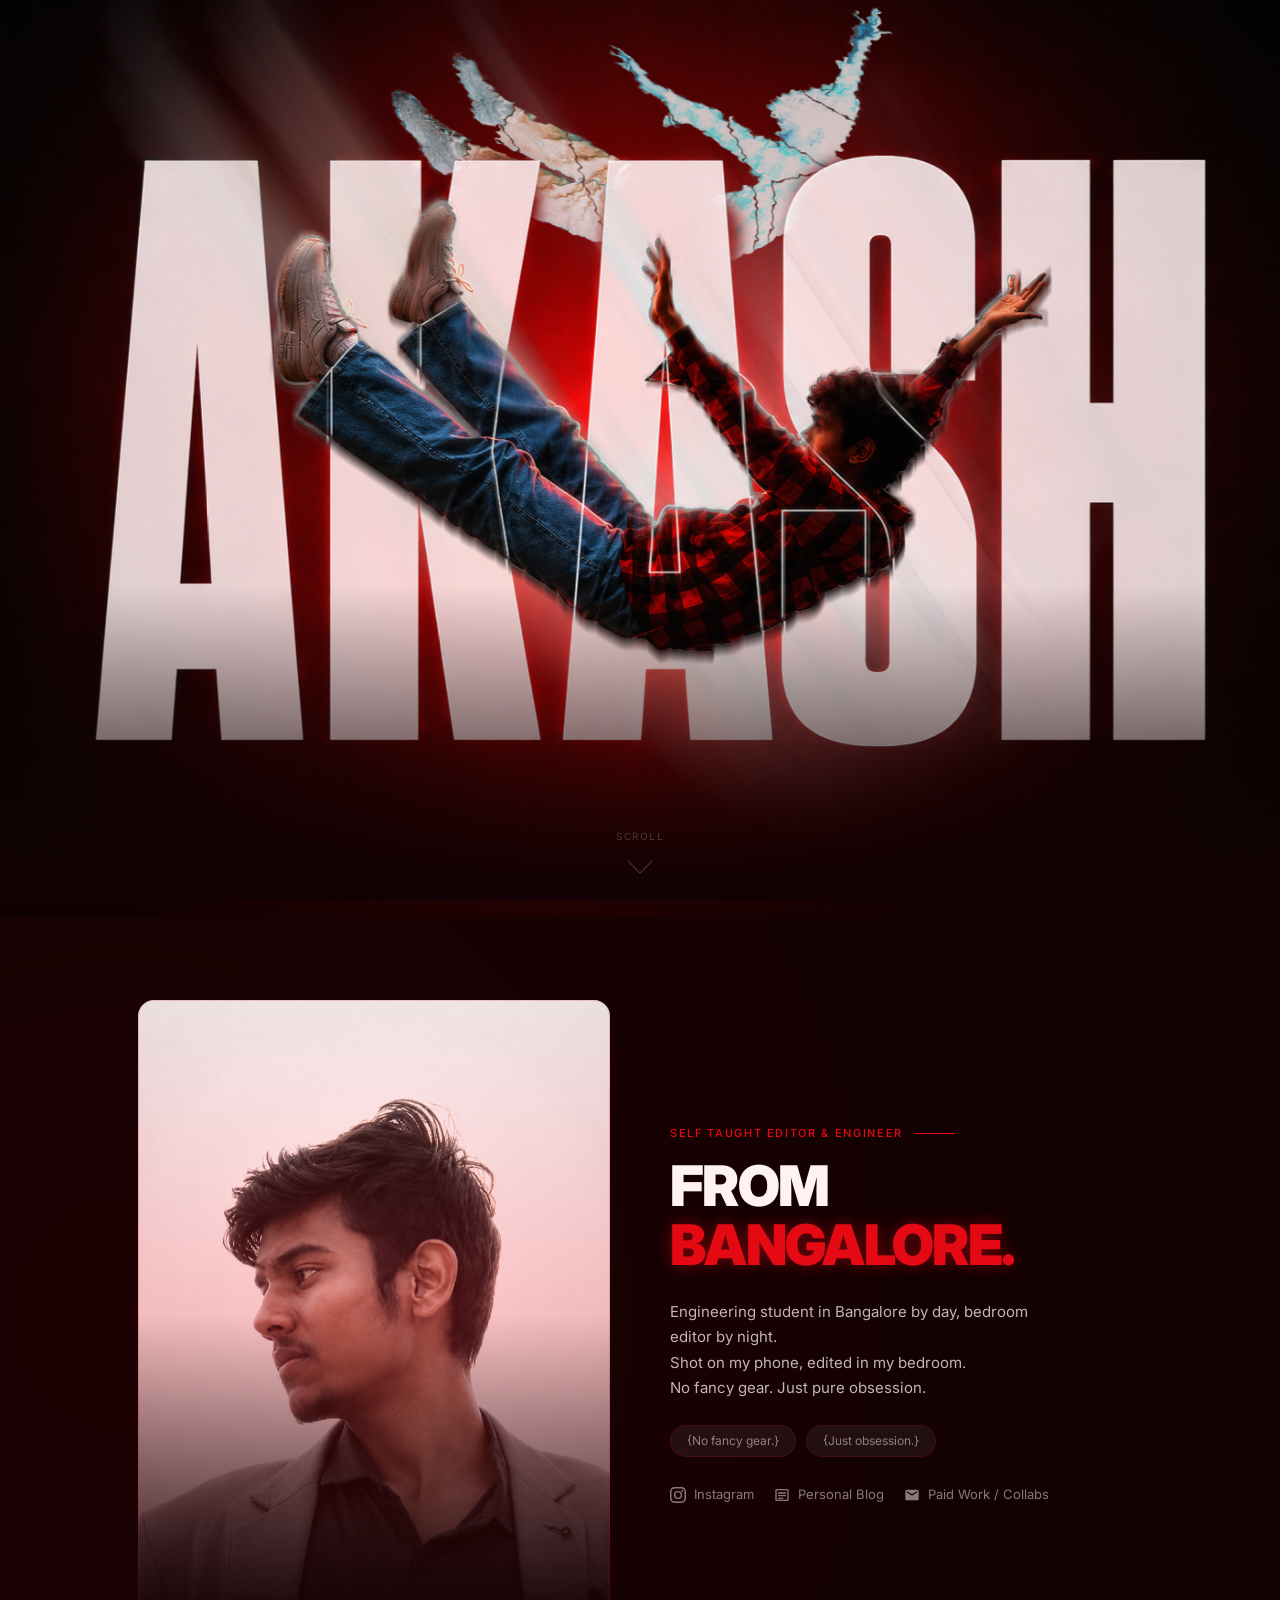
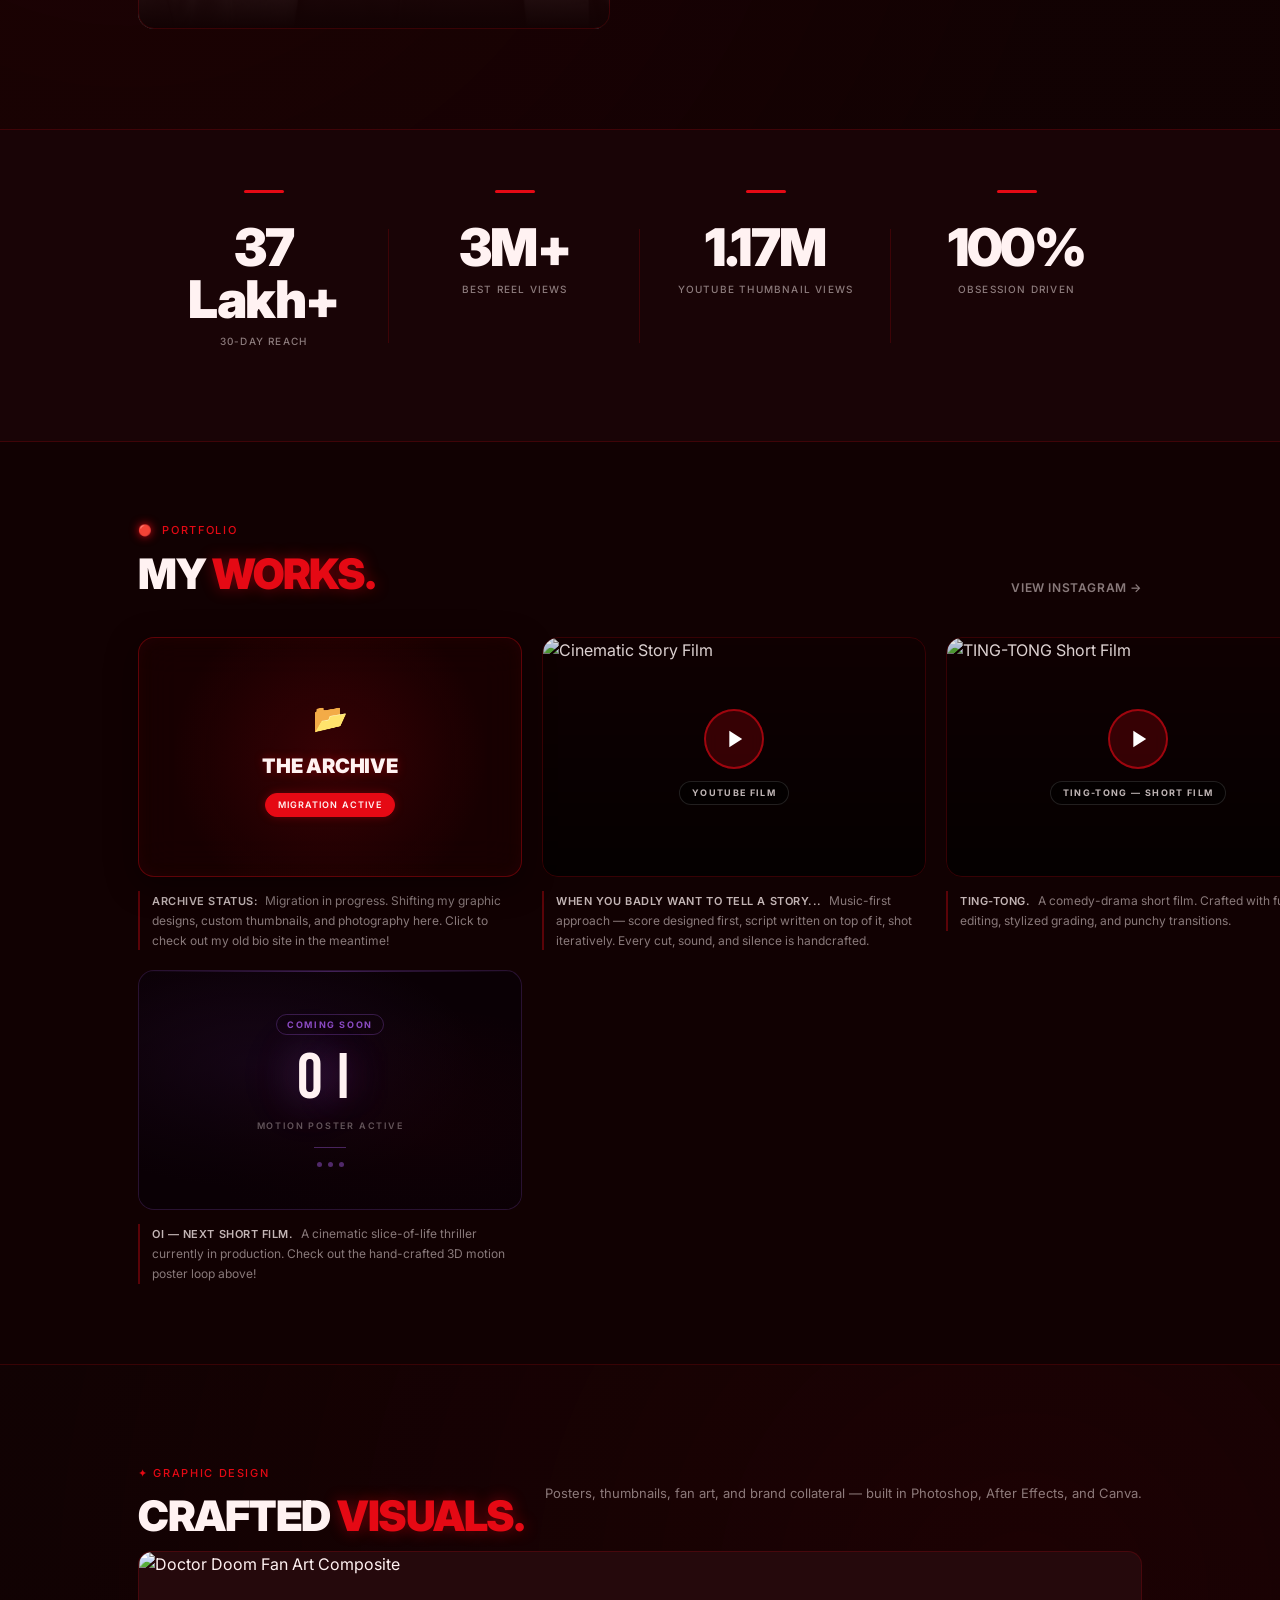
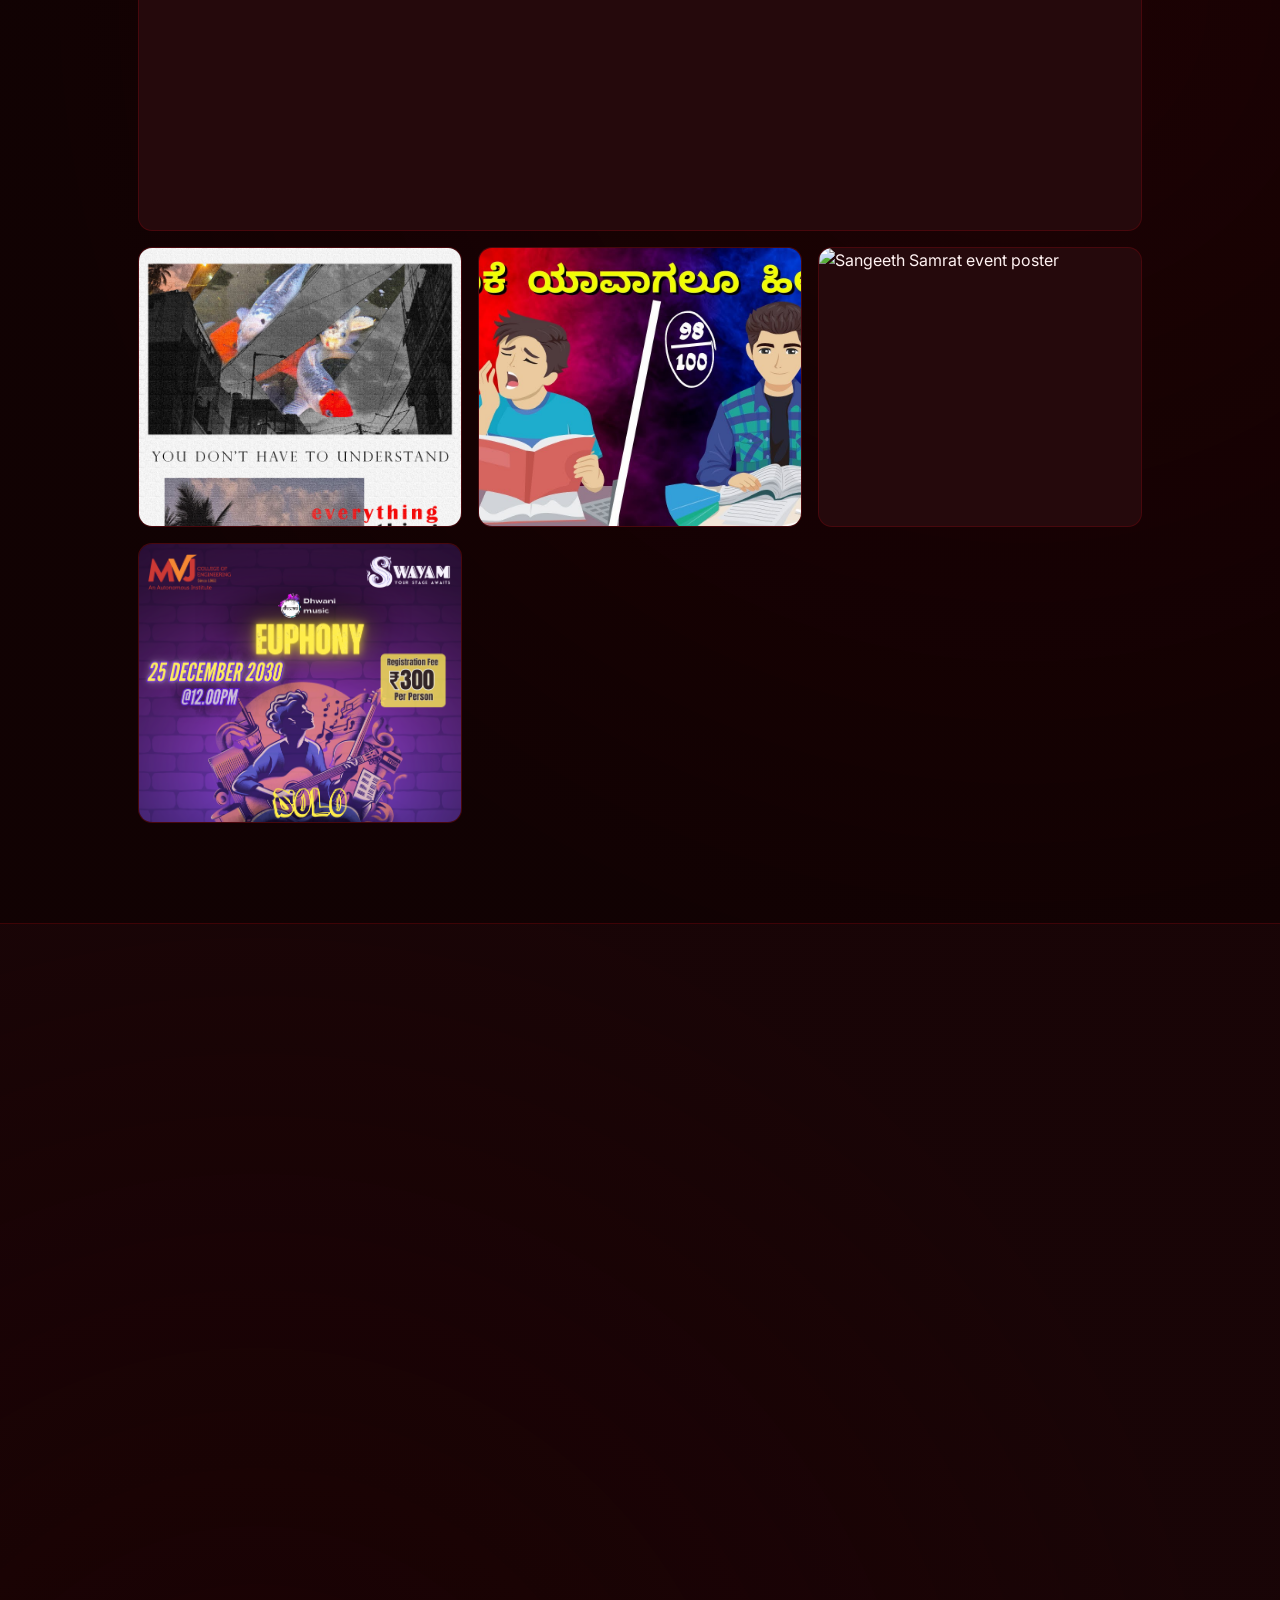
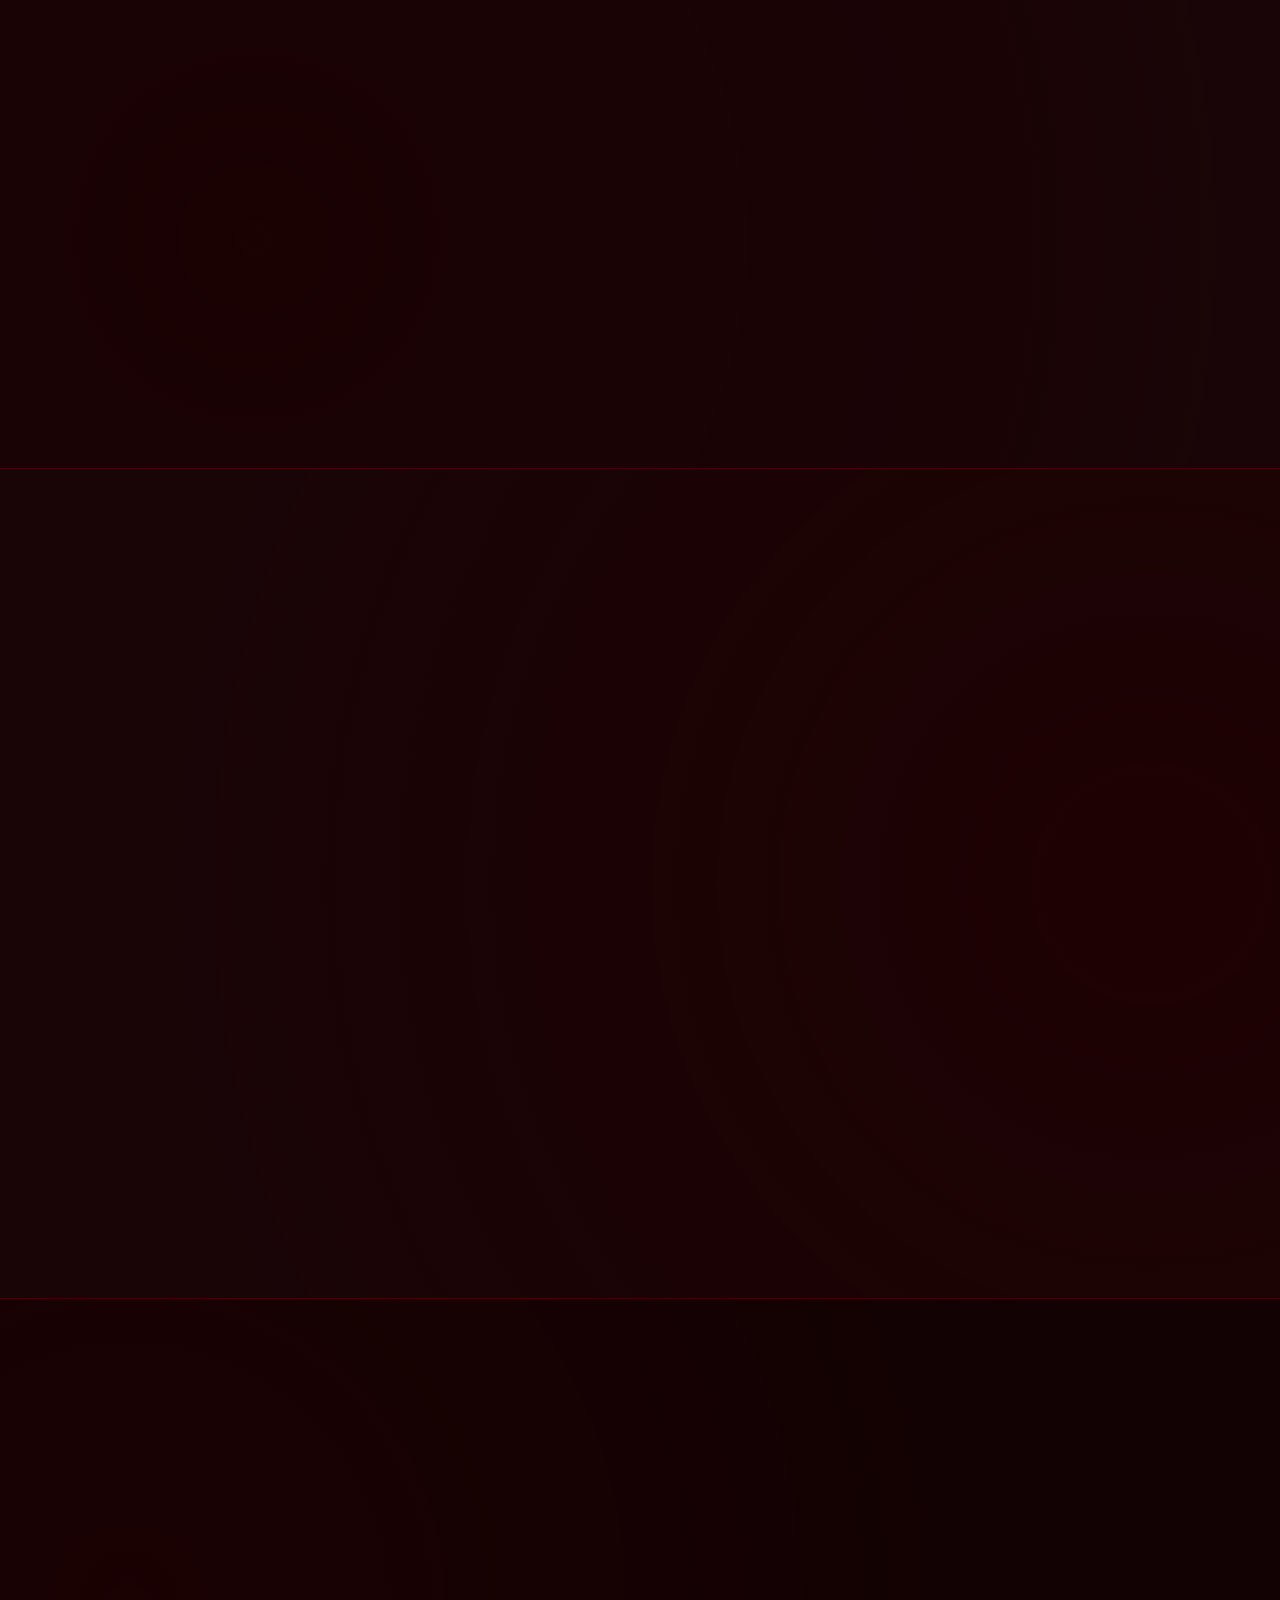
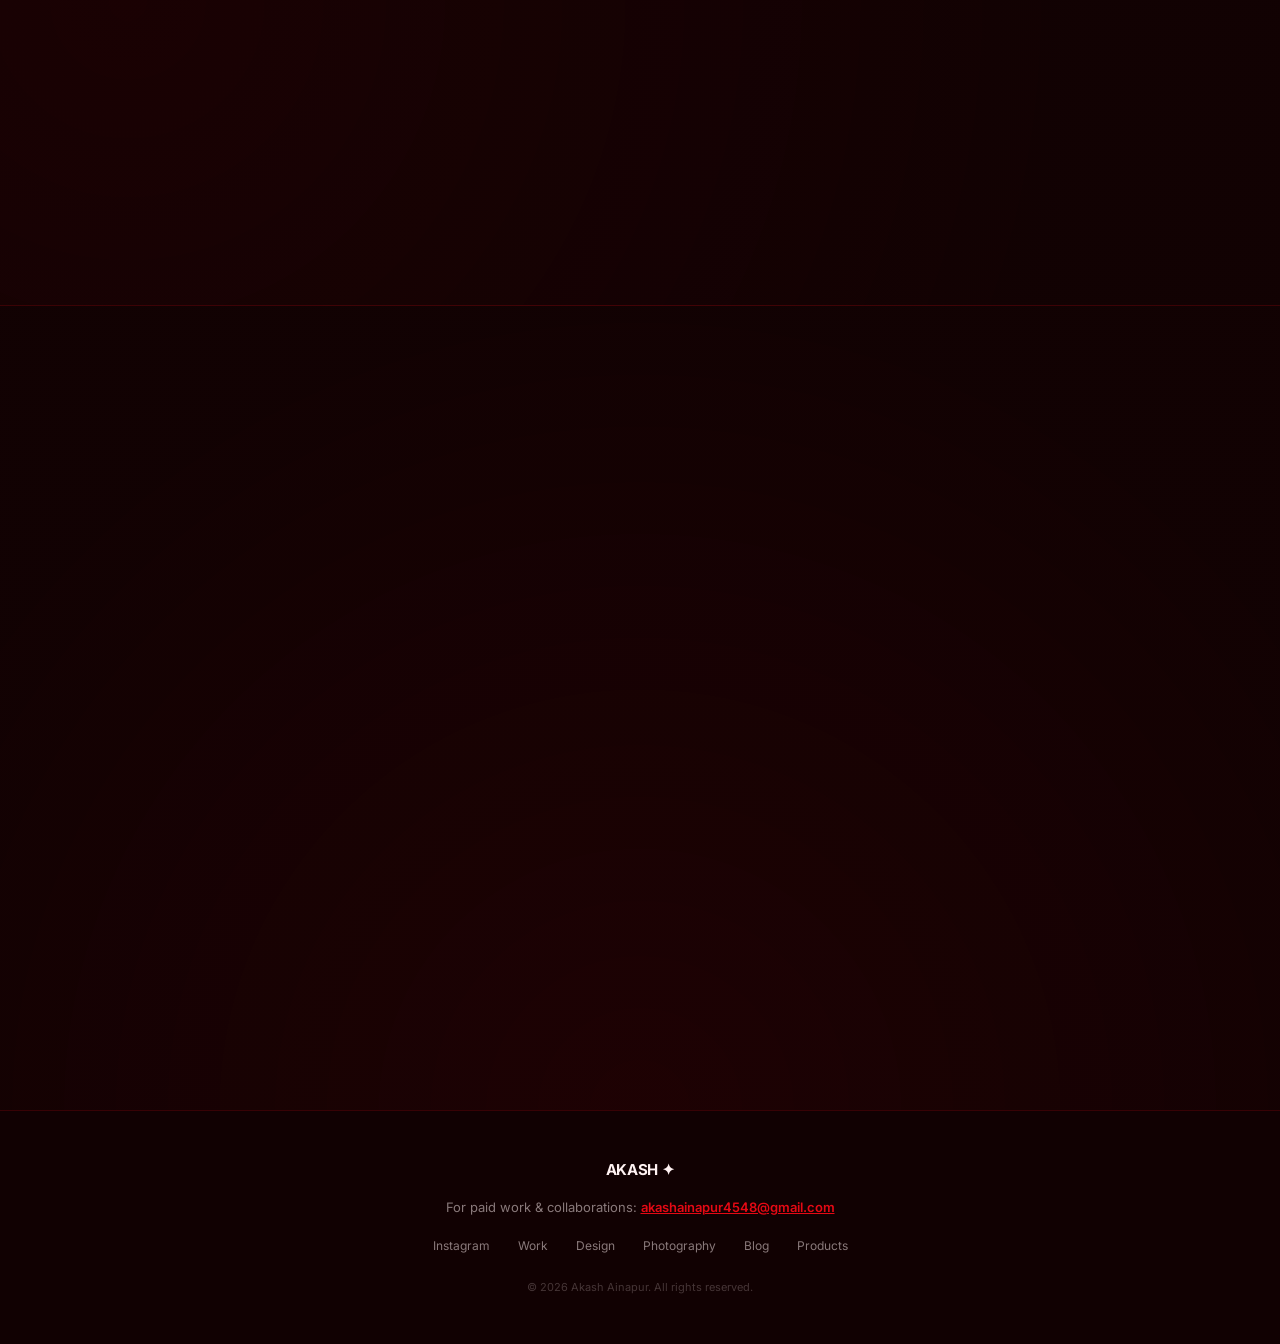
==== commit 6ef19df7: "feat: Add TING-TONG short film, embed real OI motion poster video" ====
--- a/index.html
+++ b/index.html
@@ -135,21 +135,42 @@
           </p>
         </a>
 
-        <!-- Card 3: OI — Coming Soon -->
-        <div class="work__grid-item reveal" id="workCard3">
+        <!-- Card 3: TING-TONG Short Film -->
+        <a href="https://youtu.be/Yok-OoCuiyQ" target="_blank" rel="noopener" class="work__grid-item reveal" id="workCard3" style="display: block; text-decoration: none;">
+          <div class="work-card work-card--film">
+            <img class="work-card__film-thumb" src="https://img.youtube.com/vi/Yok-OoCuiyQ/maxresdefault.jpg" alt="TING-TONG Short Film" loading="lazy">
+            <div class="work-card__film-overlay">
+              <div class="work-card__play-btn" aria-label="Play video">
+                <svg viewBox="0 0 24 24" fill="currentColor" width="28" height="28"><path d="M8 5v14l11-7z"/></svg>
+              </div>
+              <div class="work-card__film-badge">TING-TONG — SHORT FILM</div>
+            </div>
+          </div>
+          <p class="work-card__caption">
+            <strong>TING-TONG.</strong> A comedy-drama short film. Crafted with fun editing, stylized grading, and punchy transitions.
+          </p>
+        </a>
+
+        <!-- Card 4: OI — Coming Soon -->
+        <div class="work__grid-item reveal" id="workCard4">
           <div class="work-card work-card--oi">
-            <div class="work-card__oi-content">
-              <div class="work-card__oi-tag">SHORT FILM</div>
-              <div class="work-card__oi-title">OI</div>
-              <div class="work-card__oi-sub">IN PRODUCTION</div>
-              <div class="work-card__oi-line"></div>
-              <div class="work-card__oi-dots">
-                <span></span><span></span><span></span>
+            <video class="work-card__oi-video" autoplay loop muted playsinline>
+              <source src="assets/oi-motion-poster.mp4" type="video/mp4">
+            </video>
+            <div class="work-card__oi-overlay">
+              <div class="work-card__oi-content">
+                <div class="work-card__oi-tag">COMING SOON</div>
+                <div class="work-card__oi-title">OI</div>
+                <div class="work-card__oi-sub">MOTION POSTER ACTIVE</div>
+                <div class="work-card__oi-line"></div>
+                <div class="work-card__oi-dots">
+                  <span></span><span></span><span></span>
+                </div>
               </div>
             </div>
           </div>
           <p class="work-card__caption">
-            <strong>OI — Next Short Film.</strong> Motion poster dropping soon. A handcrafted short film currently in production. Watch this space.
+            <strong>OI — Next Short Film.</strong> A cinematic slice-of-life thriller currently in production. Check out the hand-crafted 3D motion poster loop above!
           </p>
         </div>
 
--- a/style.css
+++ b/style.css
@@ -586,6 +586,21 @@
   height: 1px;
   background: linear-gradient(90deg, transparent, rgba(180,100,255,0.5), transparent);
 }
+.work-card__oi-video {
+  position: absolute;
+  top: 0;
+  left: 0;
+  width: 100%;
+  height: 100%;
+  object-fit: cover;
+  z-index: 0;
+}
+.work-card__oi-overlay {
+  position: absolute;
+  inset: 0;
+  background: linear-gradient(180deg, rgba(10, 0, 5, 0.35) 0%, rgba(10, 0, 5, 0.85) 100%);
+  z-index: 1;
+}
 .work-card--oi:hover {
   transform: translateY(-4px);
   box-shadow: 0 16px 48px rgba(140, 60, 200, 0.18);
